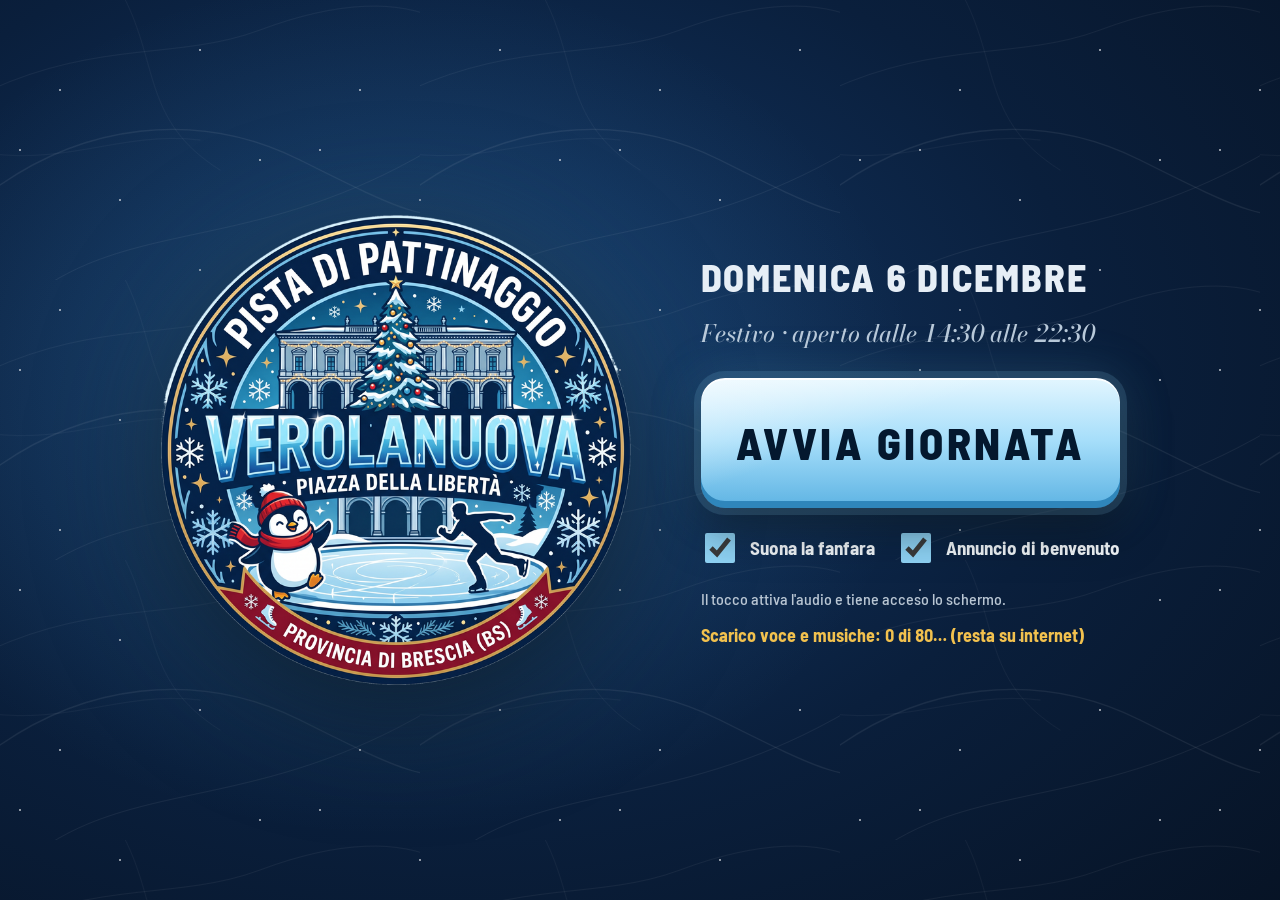
==== index.html @ e59c7e9e "Versione pubblica (20261117-212308)" ====
<!doctype html>
<html lang="it">
<head>
  <meta charset="utf-8">
  <meta name="viewport" content="width=device-width, initial-scale=1, viewport-fit=cover, user-scalable=no">
  <meta name="theme-color" content="#081A33">
  <meta name="mobile-web-app-capable" content="yes">
  <meta name="apple-mobile-web-app-capable" content="yes">
  <meta name="apple-mobile-web-app-status-bar-style" content="black-translucent">
  <meta name="apple-mobile-web-app-title" content="Pista Verolanuova">
  <meta name="format-detection" content="telephone=no">
  <title>Pista di Pattinaggio – Verolanuova</title>
  <link rel="manifest" href="manifest.json">
  <link rel="icon" href="icone/icona-192.png">
  <link rel="apple-touch-icon" href="icone/icona-180.png">
  <link rel="stylesheet" href="css/stile.css">
</head>
<body>

<section id="avvio" class="avvio">
  <div class="avvio-neve" aria-hidden="true"></div>
  <img src="logo/logo.png" alt="Pista di Pattinaggio – Verolanuova" class="avvio-logo">
  <div class="avvio-colonna">
    <p class="avvio-data" id="avvio-data"></p>
    <p class="avvio-orario" id="avvio-orario"></p>
    <button id="btn-avvia" class="btn-avvia">AVVIA GIORNATA</button>
    <div class="avvio-opzioni">
      <label class="spunta"><input type="checkbox" id="avvio-tada"> Suona la fanfara</label>
      <label class="spunta"><input type="checkbox" id="avvio-benvenuto"> Annuncio di benvenuto</label>
      <label class="spunta" id="avvio-yt-riga" hidden><input type="checkbox" id="avvio-yt"> Musica YouTube</label>
    </div>
    <p class="avvio-nota">Il tocco attiva l'audio e tiene acceso lo schermo.</p>
    <div id="avvio-licenza" class="avvio-licenza"></div>
    <p class="avvio-offline" id="avvio-offline"></p>
  </div>
</section>

<header class="barra">
  <i class="ang a1"></i><i class="ang a2"></i><i class="ang a3"></i><i class="ang a4"></i>
  <img src="logo/icona.png" alt="" class="barra-icona">
  <div class="barra-nome">
    <span class="barra-titolo">Pista di Pattinaggio</span>
    <span class="barra-sotto">Piazza della Libertà · Verolanuova</span>
  </div>
  <div class="barra-centro">
    <span id="barra-giorno" class="badge"></span>
    <span id="barra-ora" class="barra-ora">--:--</span>
  </div>
  <div id="stato" class="stato" role="status"></div>
  <button id="btn-stop" class="btn-stop" aria-label="Ferma tutti i suoni">■ STOP</button>
</header>

<nav class="menu" aria-label="Pagine">
  <button data-pagina="oggi" class="attivo">
    <svg viewBox="0 0 48 48"><path d="M6 14h36v7a4 4 0 0 0 0 8v7H6v-7a4 4 0 0 0 0-8z" /><path d="M30 14v22" stroke-dasharray="3 3"/></svg>
    Cassa</button>
  <button data-pagina="pinguini">
    <svg viewBox="0 0 48 48"><path d="M24 5c-7 0-11 6-11 13v9c-4 3-6 7-5 10 3 0 5-2 6-4 1 5 5 9 10 9s9-4 10-9c1 2 3 4 6 4 1-3-1-7-5-10v-9c0-7-4-13-11-13z"/><path d="M19 18h.1M29 18h.1M21 24l3 3 3-3"/></svg>
    Pinguini</button>
  <button data-pagina="turni" class="menu-turni">
    <svg viewBox="0 0 48 48"><circle cx="24" cy="27" r="15"/><path d="M24 18v9l6 4M19 5h10M24 5v7"/></svg>
    Turni</button>
  <button data-pagina="armadi" class="menu-armadi">
    <svg viewBox="0 0 48 48"><rect x="10" y="5" width="28" height="38" rx="3"/><path d="M24 5v38M18 22v4M30 22v4"/></svg>
    Armadietti</button>
  <button data-pagina="suoni">
    <svg viewBox="0 0 48 48"><path d="M8 19h8l10-8v26l-10-8H8z"/><path d="M32 17a10 10 0 0 1 0 14M37 12a17 17 0 0 1 0 24"/></svg>
    Annunci</button>
  <button data-pagina="stats" data-pin>
    <svg viewBox="0 0 48 48"><path d="M8 40h32M13 34V22M21 34V12M29 34V18M37 34V26"/></svg>
    Resoconto</button>
  <button data-pagina="imp" data-pin>
    <svg viewBox="0 0 48 48"><circle cx="24" cy="24" r="6"/><path d="M24 5v7M24 36v7M5 24h7M36 24h7M10.6 10.6l5 5M32.4 32.4l5 5M10.6 37.4l5-5M32.4 15.6l5-5"/></svg>
    Impostazioni</button>
</nav>

<main>
  <section id="pg-oggi" class="pagina attiva"></section>
  <section id="pg-pinguini" class="pagina"></section>
  <section id="pg-turni" class="pagina"></section>
  <section id="pg-armadi" class="pagina"></section>
  <section id="pg-suoni" class="pagina"></section>
  <section id="pg-stats" class="pagina"></section>
  <section id="pg-imp" class="pagina"></section>
</main>

<div id="yt-box" class="yt-box" hidden>
  <div id="yt-player"></div>
  <span class="yt-titolo"></span>
</div>

<div class="gira-telefono" aria-live="polite">
  <div class="gira-icona">📱</div>
  <b>Gira il telefono in orizzontale</b>
  <span>La pista si usa col telefono (o il tablet) messo di traverso.</span>
</div>

<div id="finestre"></div>
<div id="avvisi" aria-live="polite"></div>
<button id="aggiorna" class="aggiorna" hidden>Nuova versione disponibile, tocca per aggiornare</button>

<script src="lib/chart.umd.min.js"></script>
<script src="js/app.js" defer></script>
</body>
</html>
---- css/stile.css ----
@font-face{font-family:Bodoni;src:url(../font/BodoniModa.ttf) format("truetype");font-weight:400 900;font-display:swap}@font-face{font-family:Bodoni;src:url(../font/BodoniModa-Italic.ttf) format("truetype");font-weight:400 900;font-style:italic;font-display:swap}@font-face{font-family:Barlow;src:url(../font/BarlowSemiCondensed-Medium.ttf) format("truetype");font-weight:500;font-display:swap}@font-face{font-family:Barlow;src:url(../font/BarlowSemiCondensed-Bold.ttf) format("truetype");font-weight:700;font-display:swap}@font-face{font-family:Barlow;src:url(../font/BarlowSemiCondensed-ExtraBold.ttf) format("truetype");font-weight:800;font-display:swap}:root{--notte: #081A33;--abisso: #040D1C;--lastra: #0F2748;--lastra-2: #163563;--filo: rgba(185, 198, 211, .28);--argento: #B9C6D3;--neve: #F3F7FA;--ghiaccio: #8FD3F5;--ghiaccio-scuro: #2C7FB8;--rosso: #C4132F;--rosso-chiaro: #FF5A6E;--giallo: #F2C14E;--verde: #4FD1A5;--raggio: 14px;--barra: 72px;--menu: 124px;color-scheme:dark}*{box-sizing:border-box;-webkit-tap-highlight-color:transparent}html,body{margin:0;height:100%}body{background:radial-gradient(120% 90% at 60% 0%,#10305a 0%,var(--notte) 55%,var(--abisso) 100%) fixed;color:var(--neve);font:500 18px/1.35 Barlow,system-ui,sans-serif;overflow:hidden;user-select:none;-webkit-user-select:none;touch-action:manipulation}button,input,select,textarea{font:inherit;color:inherit}button{cursor:pointer;border:0;background:none}button:focus-visible,input:focus-visible,select:focus-visible,textarea:focus-visible{outline:3px solid var(--ghiaccio);outline-offset:2px}h1,h2,h3{font-family:Bodoni,Georgia,serif;font-weight:600;margin:0;letter-spacing:.01em}h2{font-size:30px}h3{font-size:22px;color:var(--argento)}.num{font-variant-numeric:tabular-nums}[hidden]{display:none!important}.barra{position:fixed;inset:0 0 auto;height:var(--barra);display:flex;align-items:center;gap:18px;padding:0 16px 0 18px;background:#040d1cd1;border-bottom:1px solid var(--filo);backdrop-filter:blur(6px);z-index:20}.barra-icona{width:52px;height:52px;border-radius:50%}.barra-nome{display:flex;flex-direction:column;line-height:1.1;min-width:0}.barra-titolo{font-family:Bodoni,serif;font-size:25px;font-weight:600}.barra-sotto{font-family:Bodoni,serif;font-style:italic;color:var(--argento);font-size:15px}.barra-centro{margin-left:auto;display:flex;align-items:center;gap:14px}.barra-ora{font-size:34px;font-weight:800;font-variant-numeric:tabular-nums;letter-spacing:.02em}.badge{display:inline-flex;align-items:center;gap:6px;padding:5px 12px;border-radius:999px;border:1px solid var(--filo);color:var(--argento);font-weight:700;font-size:16px;white-space:nowrap}.badge.festivo{border-color:var(--rosso-chiaro);color:#ffd6dc;background:#c4132f38}.badge.vacanze{border-color:var(--rosso-chiaro);color:#fff;background:var(--rosso)}.badge.chiuso,.badge.fuori{color:var(--giallo);border-color:var(--giallo)}.badge.finto{color:#1b1200;background:var(--giallo);border-color:var(--giallo)}.stato{display:flex;gap:8px}.stato span{padding:6px 12px;border-radius:10px;font-weight:700;font-size:15px;white-space:nowrap;background:#4fd1a524;color:var(--verde);border:1px solid rgba(79,209,165,.4)}.stato span.ko{background:var(--rosso);color:#fff;border-color:var(--rosso-chiaro);animation:lampo 1s steps(2) infinite}.btn-stop{height:54px;padding:0 22px;border-radius:12px;background:var(--rosso);color:#fff;font-weight:800;font-size:22px;letter-spacing:.04em;border:2px solid #ff8a98}.btn-stop:active{transform:scale(.96)}.menu{position:fixed;top:var(--barra);bottom:0;left:0;width:var(--menu);display:flex;flex-direction:column;gap:8px;padding:12px 10px;background:#040d1c99;border-right:1px solid var(--filo);z-index:10}.menu button{flex:1;max-height:128px;display:flex;flex-direction:column;align-items:center;justify-content:center;gap:6px;border-radius:var(--raggio);color:var(--argento);font-weight:700;font-size:16px}.menu svg{width:42px;height:42px;fill:none;stroke:currentColor;stroke-width:2.6;stroke-linecap:round;stroke-linejoin:round}.menu button.attivo{background:var(--lastra-2);color:var(--neve);box-shadow:inset 4px 0 0 var(--ghiaccio)}.menu button.attivo svg{stroke:var(--ghiaccio)}main{position:fixed;top:var(--barra);left:var(--menu);right:0;bottom:0}.pagina{display:none;height:100%;overflow-y:auto;padding:18px 20px 28px;overscroll-behavior:contain}.pagina.attiva{display:block}.pannello{background:var(--lastra);border:1px solid var(--filo);border-radius:18px;padding:18px}.pannello+.pannello{margin-top:14px}.riga{display:flex;gap:12px;align-items:center;flex-wrap:wrap}.spazio{flex:1}.btn{min-height:64px;padding:0 22px;border-radius:var(--raggio);font-weight:700;font-size:20px;background:var(--lastra-2);border:1px solid var(--filo);color:var(--neve);display:inline-flex;align-items:center;justify-content:center;gap:10px}.btn:active{transform:scale(.97);filter:brightness(1.15)}.btn.primario{background:var(--ghiaccio);color:var(--abisso);border-color:transparent}.btn.pericolo{background:var(--rosso);border-color:var(--rosso-chiaro);color:#fff}.btn.piccolo{min-height:50px;font-size:17px;padding:0 16px}.btn[disabled]{opacity:.4}.etichetta{color:var(--argento);font-size:16px}.vuoto{color:var(--argento);font-style:italic}.spunta{display:inline-flex;align-items:center;gap:12px;font-size:19px;min-height:52px}.spunta input{width:30px;height:30px;accent-color:var(--ghiaccio)}.interruttore{position:relative;display:inline-flex;align-items:center;gap:14px;font-weight:700;font-size:20px;min-height:60px}.interruttore input{appearance:none;width:84px;height:46px;border-radius:999px;background:#3a4a61;position:relative;transition:background .2s}.interruttore input:after{content:"";position:absolute;top:5px;left:5px;width:36px;height:36px;border-radius:50%;background:#fff;transition:transform .2s}.interruttore input:checked{background:var(--verde)}.interruttore input:checked:after{transform:translate(38px)}input[type=text],input[type=number],input[type=time],input[type=date],input[type=datetime-local],input[type=password],select,textarea{min-height:56px;border-radius:12px;border:1px solid var(--filo);background:var(--abisso);padding:0 14px;font-size:20px;color:var(--neve);user-select:text;-webkit-user-select:text}textarea{padding:12px 14px;min-height:100px;resize:vertical;width:100%}input[type=number]{width:120px}input[type=range]{width:100%;height:44px;accent-color:var(--ghiaccio)}.avvio{position:fixed;inset:0;z-index:50;display:flex;align-items:center;justify-content:center;gap:70px;background:radial-gradient(90% 90% at 35% 40%,#143a6b 0%,var(--notte) 55%,var(--abisso) 100%)}.avvio[hidden]{display:none}.avvio-logo{width:min(470px,42vw);filter:drop-shadow(0 20px 50px rgba(0,0,0,.55))}.avvio-colonna{display:flex;flex-direction:column;gap:14px;max-width:470px}.avvio-data{font-family:Bodoni,serif;font-size:34px;margin:0}.avvio-orario{margin:0;color:var(--argento);font-size:22px}.btn-avvia{margin-top:14px;height:130px;border-radius:22px;background:var(--ghiaccio);color:var(--abisso);font-weight:800;font-size:40px;letter-spacing:.04em;box-shadow:0 0 0 6px #8fd3f52e,0 18px 40px #00000073}.btn-avvia:active{transform:scale(.97)}.avvio-opzioni{display:flex;gap:22px;flex-wrap:wrap}.avvio-nota{color:var(--argento);margin:0;font-size:16px}.velo{position:fixed;inset:0;z-index:60;background:#020710b8;display:flex;align-items:center;justify-content:center;padding:20px}.finestra{background:var(--lastra);border:1px solid var(--filo);border-radius:22px;padding:24px;width:min(760px,100%);max-height:100%;overflow-y:auto;box-shadow:0 30px 80px #0009}.finestra h2{margin-bottom:14px}.finestra .azioni{display:flex;gap:12px;justify-content:flex-end;margin-top:22px;flex-wrap:wrap}.finestra .azioni .btn{min-width:170px}#avvisi{position:fixed;bottom:22px;left:50%;transform:translate(-50%);z-index:70;display:flex;flex-direction:column;gap:10px;align-items:center}.avviso{display:flex;align-items:center;gap:18px;padding:14px 18px 14px 22px;border-radius:16px;background:var(--neve);color:var(--abisso);font-weight:700;font-size:20px;box-shadow:0 14px 40px #00000080}.avviso .btn{min-height:52px;background:var(--abisso);color:var(--neve)}.aggiorna{position:fixed;top:calc(var(--barra) + 10px);left:50%;transform:translate(-50%);z-index:65;padding:18px 30px;border-radius:16px;background:var(--giallo);color:#1b1200;font-weight:800;font-size:21px;box-shadow:0 12px 30px #00000080}.oggi{display:grid;grid-template-columns:1.25fr 1fr;gap:18px;min-height:100%}.cassa{display:flex;flex-direction:column;gap:14px}.btn-ingresso{flex:1;min-height:250px;border-radius:24px;background:var(--ghiaccio);color:var(--abisso);display:flex;flex-direction:column;align-items:center;justify-content:center;gap:4px;box-shadow:inset 0 -8px #040d1c2e}.btn-ingresso:active{transform:scale(.985);filter:brightness(1.1)}.btn-ingresso b{font-size:84px;font-weight:800;line-height:1}.btn-ingresso span{font-size:22px;font-weight:700}.rapidi{display:grid;grid-template-columns:repeat(3,1fr);gap:14px}.rapidi .btn{min-height:110px;font-size:44px;font-weight:800;border-radius:20px}.annulla-riga{display:flex;gap:14px}.annulla-riga .btn{flex:1}.contatori{display:grid;grid-template-columns:1fr 1fr;gap:12px}.contatore{background:var(--abisso);border:1px solid var(--filo);border-radius:14px;padding:12px 16px}.contatore b{display:block;font-size:38px;font-weight:800;font-variant-numeric:tabular-nums;line-height:1.1}.contatore span{color:var(--argento);font-size:16px}.totale{grid-column:span 2;display:flex;align-items:baseline;justify-content:space-between;border-color:var(--ghiaccio)}.totale b{font-size:50px;color:var(--ghiaccio)}.lato{display:flex;flex-direction:column;gap:14px}.giorno-titolo{display:flex;align-items:center;justify-content:space-between;gap:12px}.chiusura-conto{font-size:46px;font-weight:800;font-variant-numeric:tabular-nums;line-height:1.05}.meteo-box{display:flex;align-items:center;gap:16px}.meteo-icona{font-size:56px;line-height:1;white-space:nowrap}.meteo-storia{color:var(--argento);font-size:16px}.promemoria{border-color:var(--giallo);background:#f2c14e1a}.promemoria b{color:var(--giallo)}.griglia-pinguini{display:grid;grid-template-columns:repeat(auto-fill,minmax(146px,1fr));gap:10px}.pinguino{position:relative;aspect-ratio:1 / .8;border-radius:18px;background:var(--lastra);border:2px solid var(--filo);display:flex;flex-direction:column;align-items:center;justify-content:center;overflow:hidden}.pinguino:active{transform:scale(.97)}.pinguino svg.ghiera{position:absolute;width:86%;height:86%}.pinguino .n{position:relative;font-size:56px;font-weight:800;line-height:1;font-variant-numeric:tabular-nums}.pinguino .t{position:relative;font-size:22px;font-weight:700;font-variant-numeric:tabular-nums;color:var(--argento)}.pinguino.libero .t{font-size:17px}.pinguino.uso{background:var(--lastra-2);border-color:var(--ghiaccio)}.pinguino.uso .t{color:var(--ghiaccio)}.pinguino.ultimo{background:#4a3a0c;border-color:var(--giallo);animation:lampeggia .9s ease-in-out infinite}.pinguino.ultimo .t{color:var(--giallo)}.pinguino.scaduto{background:var(--rosso);border-color:#ff9aa6}.pinguino.scaduto .t{color:#fff}.pinguino .turni{position:absolute;top:8px;right:10px;font-size:15px;font-weight:800;color:var(--neve);background:#00000059;padding:2px 8px;border-radius:8px}@keyframes lampeggia{50%{background:#7a5e10}}@keyframes lampo{50%{opacity:.55}}.legenda{display:flex;gap:18px;color:var(--argento);font-size:16px;flex-wrap:wrap}.legenda i{display:inline-block;width:16px;height:16px;border-radius:4px;vertical-align:-2px;margin-right:6px}.suoni{display:grid;grid-template-columns:1fr 380px;gap:18px}.gruppo-suoni{margin-bottom:16px}.gruppo-suoni h3{margin-bottom:10px}.griglia-suoni{display:grid;grid-template-columns:repeat(auto-fill,minmax(190px,1fr));gap:10px}.suono{min-height:84px;border-radius:14px;padding:10px 14px;text-align:left;font-weight:700;font-size:19px;background:var(--lastra-2);border:1px solid var(--filo);border-left:6px solid var(--colore, var(--ghiaccio));display:flex;flex-direction:column;justify-content:center}.suono small{color:var(--argento);font-weight:500;font-size:14px;line-height:1.2;margin-top:3px;display:-webkit-box;-webkit-line-clamp:2;-webkit-box-orient:vertical;overflow:hidden}.suono:active{filter:brightness(1.3);transform:scale(.98)}.suono.suonando{box-shadow:0 0 0 3px var(--ghiaccio)}.lettore .titolo{font-size:20px;font-weight:700;min-height:28px;overflow:hidden;text-overflow:ellipsis;white-space:nowrap}.lettore .comandi{display:grid;grid-template-columns:repeat(3,1fr);gap:10px;margin:12px 0}.lettore .comandi .btn{min-height:72px;font-size:28px}.lista-musica{max-height:220px;overflow-y:auto;margin-top:10px}.lista-musica div{display:flex;align-items:center;gap:10px;padding:8px 0;border-bottom:1px solid var(--filo)}.lista-musica div span{flex:1;overflow:hidden;text-overflow:ellipsis;white-space:nowrap}.lista-musica div.ora span{color:var(--ghiaccio);font-weight:700}.in-onda{color:var(--ghiaccio);font-weight:700;min-height:26px}.filtri{display:flex;gap:10px;flex-wrap:wrap;align-items:center;margin-bottom:14px}.filtri .btn.attivo{background:var(--ghiaccio);color:var(--abisso)}.tessere{display:grid;grid-template-columns:repeat(5,1fr);gap:12px;margin-bottom:14px}.tessera{background:var(--lastra);border:1px solid var(--filo);border-radius:16px;padding:14px 16px}.tessera b{display:block;font-size:34px;font-weight:800;font-variant-numeric:tabular-nums}.tessera span{color:var(--argento);font-size:15px}.grafici{display:grid;grid-template-columns:1fr 1fr;gap:14px}.grafico{background:var(--lastra);border:1px solid var(--filo);border-radius:18px;padding:14px;height:340px;display:flex;flex-direction:column}.grafico.largo{grid-column:span 2}.grafico h3{font-size:19px;margin-bottom:8px}.grafico .tela{position:relative;flex:1;min-height:0}table.tab{width:100%;border-collapse:collapse;font-size:17px}table.tab th{text-align:left;color:var(--argento);font-weight:700;padding:8px 10px;border-bottom:1px solid var(--filo)}table.tab td{padding:10px;border-bottom:1px solid rgba(185,198,211,.12);font-variant-numeric:tabular-nums}table.tab tr.festivo td:first-child{box-shadow:inset 4px 0 0 var(--rosso)}table.tab td.dx,table.tab th.dx{text-align:right}.imp{display:grid;grid-template-columns:1fr 1fr;gap:14px;align-items:start}.campo{display:flex;align-items:center;justify-content:space-between;gap:14px;padding:10px 0;border-bottom:1px solid rgba(185,198,211,.12)}.campo:last-child{border-bottom:0}.campo>span{font-size:19px}.elenco-voce{display:flex;align-items:center;gap:10px;padding:10px 0;border-bottom:1px solid rgba(185,198,211,.12)}.elenco-voce .testo{flex:1}.elenco-voce .testo small{display:block;color:var(--argento)}.tastierino{display:grid;grid-template-columns:repeat(3,110px);gap:12px;justify-content:center;margin-top:16px}.tastierino .btn{min-height:90px;font-size:36px}.pin-puntini{text-align:center;font-size:44px;letter-spacing:16px;min-height:60px}.meteo-scelte{display:grid;grid-template-columns:repeat(3,1fr);gap:12px}.meteo-scelte button,.meteo-extra button{min-height:112px;border-radius:18px;background:var(--lastra-2);border:2px solid var(--filo);display:flex;flex-direction:column;align-items:center;justify-content:center;gap:4px;font-weight:700;font-size:20px}.meteo-scelte button i,.meteo-extra button i{font-style:normal;font-size:46px;line-height:1.1}.meteo-scelte button.sel,.meteo-extra button.sel{border-color:var(--ghiaccio);background:#1d4a80;box-shadow:0 0 0 3px #8fd3f559}.meteo-extra{display:grid;grid-template-columns:1fr 1fr;gap:12px;margin-top:12px}.meteo-extra button{min-height:84px;flex-direction:row;gap:12px}.meteo-extra button i{font-size:36px}.debug-barra{border-color:var(--giallo)}@media (max-width: 1100px){.oggi,.suoni,.imp,.grafici{grid-template-columns:1fr}.grafico.largo{grid-column:auto}.tessere{grid-template-columns:repeat(2,1fr)}.barra-sotto{display:none}}@media (prefers-reduced-motion: reduce){.pinguino.ultimo,.stato span.ko{animation:none}}:root{--alto: env(safe-area-inset-top, 0px);--basso: env(safe-area-inset-bottom, 0px)}.barra{height:calc(var(--barra) + var(--alto));padding-top:var(--alto);padding-left:calc(18px + env(safe-area-inset-left,0px));padding-right:calc(16px + env(safe-area-inset-right,0px))}.menu,main{top:calc(var(--barra) + var(--alto))}.menu{padding-bottom:calc(12px + var(--basso));left:env(safe-area-inset-left,0px)}main{left:calc(var(--menu) + env(safe-area-inset-left,0px));right:env(safe-area-inset-right,0px)}.pagina{padding-bottom:calc(28px + var(--basso));-webkit-overflow-scrolling:touch}html,body{height:100dvh;overscroll-behavior:none}body{-webkit-touch-callout:none;-webkit-text-size-adjust:100%}img,svg,button{-webkit-touch-callout:none;-webkit-user-drag:none}.file-nascosto{position:absolute;width:1px;height:1px;opacity:0;overflow:hidden;pointer-events:none}.tieni-acceso{position:fixed;width:1px;height:1px;opacity:.01;left:0;bottom:0;pointer-events:none}@media (max-width: 1200px){.barra{gap:12px}.barra-ora{font-size:30px}.stato span{padding:6px 9px;font-size:14px}}.avvio-offline{margin:0;font-size:18px;font-weight:700;color:var(--giallo);min-height:24px}.avvio-offline.ok{color:var(--verde)}:root{--alto: env(safe-area-inset-top, 0px);--basso: env(safe-area-inset-bottom, 0px);--fondo: #06101f;--sup: #0d1b31;--sup2: #12233e;--sup3: #1a2f50;--riga: #263d61;--testo: #f1f6fb;--tenue: #9fb2c6;--spento: #5f7389;--cromo: #e6eef6;--filetto: #b9c9d9;--gh1: #e9f8ff;--gh2: #9fdcf8;--gh3: #4ea9dc;--gh-ink: #04182e;--r: 16px;--r-s: 12px;--display: "Barlow", "Arial Narrow", sans-serif;--brina: repeating-linear-gradient(28deg, rgba(255,255,255,.035) 0 1px, transparent 1px 5px), repeating-linear-gradient(-62deg, rgba(255,255,255,.028) 0 1px, transparent 1px 7px);--pattini: url("data:image/svg+xml,%3Csvg xmlns='http://www.w3.org/2000/svg' width='420' height='280'%3E%3Cg fill='none' stroke='%23ffffff' stroke-linecap='round'%3E%3Cpath d='M-20 200C80 120 200 110 300 160S440 230 460 200' stroke-opacity='.07' stroke-width='1.3'/%3E%3Cpath d='M-10 90C100 40 180 60 260 30S400 0 440 20' stroke-opacity='.05'/%3E%3Cpath d='M40 290C140 220 260 250 430 150' stroke-opacity='.06'/%3E%3Cpath d='M120 -10C160 60 140 120 220 170' stroke-opacity='.04'/%3E%3Cpath d='M-30 150C60 170 120 130 200 140' stroke-opacity='.05' stroke-width='.8'/%3E%3C/g%3E%3C/svg%3E")}body{background:var(--pattini),radial-gradient(110% 80% at 65% -10%,#143865 0%,#0a1f3c 40%,var(--fondo) 75%) fixed;background-size:420px 280px,auto;-webkit-font-smoothing:antialiased;font-variant-numeric:tabular-nums}h2{font-family:var(--display);font-weight:800;text-transform:uppercase;letter-spacing:.04em;font-size:30px;line-height:1;color:var(--testo)}h3{font-family:var(--display);font-weight:800;text-transform:uppercase;letter-spacing:.05em;font-size:21px;line-height:1.05;color:var(--cromo)}.barra{background:var(--brina),var(--pattini),linear-gradient(180deg,#16325a,#0b1d38);background-size:auto,420px 280px,auto;border-bottom:0;box-shadow:inset 0 -1px #04101f,inset 0 -6px #0c1a30,0 10px 26px #00000080;backdrop-filter:none}.barra:before{content:"";position:absolute;left:7px;right:7px;bottom:9px;top:calc(var(--alto) + 7px);border:1px solid var(--filetto);border-radius:10px;opacity:.45;pointer-events:none}.barra .ang{position:absolute;width:14px;height:14px;z-index:1;background:radial-gradient(circle at 35% 30%,#fff 0 8%,#d6dde4 32%,#6d7680)}.ang.a1{top:var(--alto);left:0;border-radius:0 0 7px}.ang.a2{top:var(--alto);right:0;border-radius:0 0 0 7px}.ang.a3{bottom:0;left:0;border-radius:0 7px 0 0}.ang.a4{bottom:0;right:0;border-radius:7px 0 0}.barra-icona{width:54px;height:54px;filter:drop-shadow(0 3px 8px rgba(0,0,0,.7))}.barra-titolo{font-family:var(--display);font-weight:800;text-transform:uppercase;letter-spacing:.06em;font-size:26px;color:var(--cromo);line-height:1}.barra-sotto{font-size:16px;margin-top:3px;color:var(--filetto)}.barra-ora{display:inline-flex;align-items:center;gap:10px;padding:4px 16px 4px 14px;border-radius:99px;background:#050c17;box-shadow:inset 0 0 0 1px #2d4466,inset 0 2px 6px #000c;font-family:var(--display);font-size:32px;color:#fff}.barra-ora:before{content:"";width:10px;height:10px;border-radius:50%;background:#5fd1ff;box-shadow:0 0 10px 2px #5fd1ffcc;animation:respiro 2.4s ease-in-out infinite}@keyframes respiro{50%{opacity:.45}}.badge{font-family:var(--display);text-transform:uppercase;letter-spacing:.05em;font-size:15px;padding:6px 13px;background:#00000040}.stato span{font-family:var(--display);text-transform:uppercase;letter-spacing:.05em;background:#0000004d;box-shadow:inset 0 0 0 1px #4fd1a573;border:0;display:inline-flex;align-items:center;gap:7px}.stato span:before{content:"";width:8px;height:8px;border-radius:50%;background:var(--verde);box-shadow:0 0 8px 1px #4fd1a5cc}.stato span.ko{background:var(--rosso);box-shadow:inset 0 0 0 1px #ff8a98}.stato span.ko:before{background:#fff;box-shadow:0 0 8px 2px #fff}.btn-stop{font-family:var(--display);letter-spacing:.08em;border:0;background:linear-gradient(180deg,#ea3a4d,#b5132b);box-shadow:inset 0 1px #ffffff4d,inset 0 -4px #7d0c1d,0 6px 16px #c4132f59}.menu{background:linear-gradient(180deg,#050c18d9,#050c18a6);border-right:0;box-shadow:inset -1px 0 #1a2c48;gap:10px}.menu button{position:relative;font-family:var(--display);text-transform:uppercase;letter-spacing:.06em;font-size:15px;background:var(--sup);color:var(--tenue);box-shadow:inset 0 1px #ffffff0d,inset 0 -3px #040b16,0 2px 6px #0000004d}.menu button:before{content:"";position:absolute;top:10px;right:10px;width:8px;height:8px;border-radius:50%;background:#22344f;box-shadow:inset 0 1px 1px #0009}.menu svg{stroke-width:2.3}.menu button.attivo{background:linear-gradient(180deg,#1d3a63,#12284a);color:#fff;box-shadow:inset 0 0 0 1px #35557f,inset 0 -3px 0 var(--rosso),0 4px 12px #0006}.menu button.attivo:before{background:#5fd1ff;box-shadow:0 0 10px 2px #5fd1ffcc}.menu button.attivo svg{stroke:var(--gh2);filter:drop-shadow(0 0 6px rgba(143,211,245,.45))}.pannello,.tessera,.grafico{background:linear-gradient(180deg,var(--sup2),var(--sup));border:0;border-radius:var(--r);box-shadow:inset 0 0 0 1px var(--riga),inset 0 1px #ffffff0a,0 8px 22px #0000004d}.pannello>h3:first-child,.grafico>h3:first-child{margin-bottom:10px!important}.finestra{background:var(--brina),linear-gradient(180deg,#14294a,#0c1b33);border:0;box-shadow:inset 0 0 0 1px #35557f,inset 0 3px 0 var(--filetto),0 30px 80px #000000b3}.velo{background:#020710c7;backdrop-filter:blur(3px);-webkit-backdrop-filter:blur(3px)}.promemoria{background:linear-gradient(180deg,#f2c14e24,#f2c14e0f);box-shadow:inset 0 0 0 1px #f2c14e8c,inset 4px 0 0 var(--giallo)}.btn{font-family:var(--display);text-transform:uppercase;letter-spacing:.05em;font-weight:800;border:0;color:var(--testo);background:linear-gradient(180deg,#213b62,#182d4d);box-shadow:inset 0 1px #ffffff14,inset 0 0 0 1px #2d4a74,inset 0 -3px #0a1729,0 3px 8px #00000059;transition:transform .08s,filter .15s}.btn:active{transform:translateY(2px);filter:brightness(1.15)}.btn.primario{color:var(--gh-ink);background:linear-gradient(180deg,var(--gh1) 0%,var(--gh2) 45%,var(--gh3) 100%);box-shadow:inset 0 1px #fffc,inset 0 -3px #2a7fb3,0 5px 18px #5fbef04d}.btn.pericolo{background:linear-gradient(180deg,#e8394c,#ad1328);box-shadow:inset 0 1px #ffffff40,inset 0 -3px #6d0a18,0 4px 14px #c4132f4d}.btn.piccolo{font-size:16px}.filtri .btn.attivo{color:#fff;background:linear-gradient(180deg,#1d3a63,#12284a);box-shadow:inset 0 0 0 1px #4a6c99,inset 0 -3px 0 var(--rosso)}.btn-ingresso{position:relative;overflow:hidden;color:var(--gh-ink);background:var(--pattini),linear-gradient(160deg,#ffffff8c,#fff0 38%),linear-gradient(180deg,#e3f6ff,#a6defa 48%,#5db3e3);background-size:420px 280px,auto,auto;box-shadow:inset 0 2px #ffffffe6,inset 0 0 0 1px #ffffff59,inset 0 -8px #2f86bb,0 14px 34px #3caae647}.btn-ingresso:after{content:"";position:absolute;top:-40%;bottom:-40%;width:26%;left:-40%;background:linear-gradient(90deg,transparent,rgba(255,255,255,.55),transparent);transform:rotate(18deg);animation:riflesso 7s ease-in-out infinite}@keyframes riflesso{0%,70%{left:-40%}to{left:130%}}.btn-ingresso b{font-family:var(--display);font-size:104px;letter-spacing:.01em;text-shadow:0 2px 0 rgba(255,255,255,.5)}.btn-ingresso span{font-family:var(--display);text-transform:uppercase;letter-spacing:.08em;font-weight:800;font-size:23px}.btn-ingresso:active{transform:translateY(3px)}.rapidi .btn{font-size:48px;letter-spacing:.02em;background:linear-gradient(180deg,#1f3a62,#152a49);box-shadow:inset 0 1px #ffffff14,inset 0 0 0 1px #2d4a74,inset 0 -4px 0 var(--gh3),0 4px 10px #00000059}.annulla-riga .btn{color:var(--tenue);box-shadow:inset 0 1px #ffffff0f,inset 0 0 0 1px #2d4a74,inset 0 -3px #4a5d78}.contatori{gap:0;border-radius:var(--r);overflow:hidden;background:#071223;box-shadow:inset 0 0 0 1px var(--riga)}.contatore{background:none;border:0;border-radius:0;padding:12px 16px 11px;text-align:center}.contatore+.contatore:not(.totale){box-shadow:inset 1px 0 0 var(--riga)}.contatore b{font-family:var(--display);font-size:44px;line-height:1;letter-spacing:.02em}.contatore span{font-size:15px;font-weight:700}.totale{text-align:left;align-items:center;padding:14px 18px;background:var(--brina),linear-gradient(180deg,#13284a,#0c1b33);box-shadow:inset 0 1px 0 var(--riga),inset 0 3px 0 var(--filetto)}.totale span{font-family:var(--display);text-transform:uppercase;letter-spacing:.07em;font-size:18px;color:var(--cromo)}.totale b{font-size:58px;color:var(--gh2);text-shadow:0 0 22px rgba(143,211,245,.35)}.giorno-titolo h2{font-size:28px}.chiusura-conto{font-family:var(--display);font-size:64px;letter-spacing:.02em;color:#fff}.meteo-box .btn{white-space:nowrap}.pinguino{border:0;border-radius:18px;background:linear-gradient(180deg,#132848,#0c1b33);box-shadow:inset 0 0 0 1px var(--riga),inset 0 1px #ffffff0d,inset 0 -4px #081325,0 4px 12px #0000004d}.pinguino .n{font-family:var(--display);font-size:62px;letter-spacing:.01em}.pinguino .t{font-family:var(--display);letter-spacing:.04em}.pinguino.libero .t{text-transform:uppercase;color:var(--spento)}.pinguino.libero .n{color:#c9d6e3}.pinguino.uso{border:0;background:var(--pattini),linear-gradient(180deg,#1c4373,#11294b);background-size:420px 280px,auto;box-shadow:inset 0 0 0 2px var(--gh3),inset 0 -4px 0 var(--gh2),0 0 20px #5fbef038}.pinguino.ultimo{border:0;background:linear-gradient(180deg,#5a4610,#3b2d08);box-shadow:inset 0 0 0 2px var(--giallo),inset 0 -4px 0 var(--giallo),0 0 22px #f2c14e4d}.pinguino.scaduto{border:0;background:repeating-linear-gradient(135deg,#d01a35 0 16px,#a8102a 16px 32px);box-shadow:inset 0 0 0 2px #ff9aa6,inset 0 -4px #ffd0d6,0 0 26px #d01a3573}.pinguino .turni{font-family:var(--display);letter-spacing:.04em;background:#00000073;box-shadow:inset 0 0 0 1px #fff3}.legenda{font-family:var(--display);text-transform:uppercase;letter-spacing:.05em;font-size:14px}.suono{border:0;border-radius:14px;font-family:var(--display);letter-spacing:.02em;background:linear-gradient(180deg,#1c3559,#142a48);box-shadow:inset 0 1px #ffffff12,inset 0 0 0 1px #2a4670,inset 0 -4px 0 var(--colore, var(--gh3)),0 3px 8px #0000004d}.suono small{font-family:Barlow,sans-serif;letter-spacing:0}.suono.suonando{box-shadow:inset 0 0 0 2px var(--gh2),inset 0 -4px 0 var(--colore, var(--gh3)),0 0 18px #8fd3f566}.gruppo-suoni h3{display:flex;align-items:center;gap:10px}.gruppo-suoni h3:after{content:"";flex:1;height:1px;background:linear-gradient(90deg,var(--riga),transparent)}.lettore .titolo{font-family:var(--display);letter-spacing:.03em}.in-onda{font-family:var(--display);text-transform:uppercase;letter-spacing:.05em;color:var(--gh2)}.tessera{text-align:center;padding:14px 10px 12px}.tessera b{font-family:var(--display);font-size:40px;line-height:1.05;letter-spacing:.02em}.tessera span{font-weight:700;font-size:14px}.tessere .tessera:first-child{box-shadow:inset 0 0 0 1px var(--riga),inset 0 3px 0 var(--filetto),0 8px 22px #0000004d}.tessere .tessera:first-child b{color:var(--gh2)}table.tab th{font-family:var(--display);text-transform:uppercase;letter-spacing:.05em;font-size:15px}.campo{border-bottom:1px solid #1d3253}.campo>span{font-size:18px;font-weight:600}input[type=text],input[type=number],input[type=time],input[type=date],input[type=datetime-local],input[type=password],select,textarea{background:#050d19;border:1px solid var(--riga);font-weight:700;box-shadow:inset 0 2px 5px #00000080}input:focus,select:focus,textarea:focus{outline:none;border-color:var(--gh2);box-shadow:0 0 0 3px #8fd3f533,inset 0 2px 5px #00000080}.interruttore input{background:#26364d;box-shadow:inset 0 2px 5px #0009}.interruttore input:after{background:linear-gradient(180deg,#fff,#cfd8e2);box-shadow:0 2px 5px #00000080}.interruttore input:checked{background:linear-gradient(180deg,#3fbf92,#2a9670)}.meteo-scelte button,.meteo-extra button{border:0;font-family:var(--display);text-transform:uppercase;letter-spacing:.05em;background:linear-gradient(180deg,#1c3559,#142a48);box-shadow:inset 0 1px #ffffff12,inset 0 0 0 1px #2a4670,inset 0 -4px #0a1729,0 3px 8px #0000004d}.meteo-scelte button.sel,.meteo-extra button.sel{border:0;background:linear-gradient(180deg,#2a5a90,#1b3f6c);box-shadow:inset 0 0 0 2px var(--gh2),inset 0 -4px 0 var(--rosso),0 0 18px #8fd3f559}.avviso{background:linear-gradient(180deg,#fff,#e2edf6);color:var(--gh-ink);box-shadow:inset 0 -3px 0 var(--gh3),0 16px 40px #0000008c;font-family:var(--display);letter-spacing:.02em;font-size:21px}.aggiorna{font-family:var(--display);text-transform:uppercase;letter-spacing:.05em;box-shadow:inset 0 -3px #a07a1c,0 12px 30px #00000080}.avvio{background:var(--pattini),radial-gradient(70% 80% at 30% 45%,rgba(95,190,240,.18) 0%,transparent 60%),radial-gradient(100% 100% at 35% 40%,#143a6b 0%,#0a1f3c 50%,var(--fondo) 100%);background-size:420px 280px,auto,auto;overflow:hidden}.avvio-neve{position:absolute;inset:-100px 0 0;pointer-events:none;opacity:.55;background-image:radial-gradient(2px 2px at 20px 30px,#fff 50%,transparent 51%),radial-gradient(1.5px 1.5px at 120px 80px,#fff 50%,transparent 51%),radial-gradient(2.5px 2.5px at 200px 150px,#fff 50%,transparent 51%),radial-gradient(1.5px 1.5px at 60px 190px,#fff 50%,transparent 51%),radial-gradient(2px 2px at 260px 40px,#fff 50%,transparent 51%);background-size:300px 220px;animation:nevica 16s linear infinite}@keyframes nevica{to{transform:translateY(220px)}}.avvio-logo,.avvio-colonna{position:relative}.avvio-logo{filter:drop-shadow(0 24px 60px rgba(0,0,0,.6)) drop-shadow(0 0 40px rgba(95,190,240,.15))}.avvio-data{font-family:var(--display);font-weight:800;text-transform:uppercase;letter-spacing:.05em;font-size:38px;color:var(--cromo)}.avvio-orario{font-family:Bodoni,serif;font-style:italic;font-size:24px;color:var(--filetto)}.btn-avvia{position:relative;overflow:hidden;border-radius:24px;color:var(--gh-ink);font-family:var(--display);font-size:44px;letter-spacing:.08em;background:linear-gradient(160deg,#ffffff8c,#fff0 40%),linear-gradient(180deg,#e3f6ff,#a6defa 48%,#5db3e3);box-shadow:inset 0 2px #ffffffe6,inset 0 -7px #2f86bb,0 0 0 7px #8fd3f524,0 20px 46px #00000080,0 0 50px #5fbef040}.btn-avvia:after{content:"";position:absolute;top:-40%;bottom:-40%;width:22%;left:-40%;background:linear-gradient(90deg,transparent,rgba(255,255,255,.6),transparent);transform:rotate(18deg);animation:riflesso 5s ease-in-out infinite}.btn-avvia:active{transform:translateY(3px)}.avvio-opzioni .spunta{font-weight:700}@media (prefers-reduced-motion: reduce){.avvio-neve,.btn-ingresso:after,.btn-avvia:after,.barra-ora:before{animation:none}}@media (max-width: 1200px){.barra-titolo{font-size:22px}.barra-ora{font-size:28px;padding:3px 13px 3px 11px}}.yt-box{position:fixed;right:calc(14px + env(safe-area-inset-right,0px));bottom:calc(14px + var(--basso));z-index:30;padding:8px 8px 6px;border-radius:16px;background:linear-gradient(180deg,#14294a,#0b1a31);box-shadow:inset 0 0 0 1px #35557f,inset 0 3px 0 var(--filetto),0 14px 34px #0009}.yt-box iframe{display:block;width:356px;height:200px;border:0;border-radius:10px;background:#000}.yt-titolo{display:block;max-width:356px;margin-top:5px;font-family:var(--display);letter-spacing:.03em;font-size:15px;color:var(--gh2);white-space:nowrap;overflow:hidden;text-overflow:ellipsis}.yt-titolo:empty{display:none}body.yt-attivo .pagina{padding-bottom:calc(260px + var(--basso))}.yt-intestazione{display:flex;align-items:center;gap:10px}.yt-logo{display:inline-grid;place-items:center;width:34px;height:24px;border-radius:7px;background:linear-gradient(180deg,#ff3b3b,#c4161c);color:#fff;font-size:13px}.yt-avviso{margin:8px 0;padding:10px 12px;border-radius:12px;background:#f2c14e24;box-shadow:inset 0 0 0 1px var(--giallo);color:var(--giallo);font-weight:700}.avvio-licenza{display:flex;flex-direction:column;gap:10px}.avvio-licenza:empty{display:none}.avvio-licenza b{font-family:var(--display);font-size:24px;letter-spacing:.02em}.avvio-licenza.avviso{padding:16px 18px;border-radius:18px;background:#f2c14e1f;box-shadow:inset 0 0 0 1px var(--giallo);color:inherit}.avvio-licenza.avviso b{color:var(--giallo)}.avvio-licenza.scaduta{padding:18px;border-radius:18px;background:#c4132f29;box-shadow:inset 0 0 0 1px var(--rosso-chiaro)}.avvio-licenza.scaduta b{color:#ffd6dc}.avvio-licenza input{min-height:56px;width:100%}.pannello.licenza.avviso{box-shadow:inset 0 0 0 1px var(--giallo),inset 0 3px 0 var(--giallo)}.pannello.licenza.scaduta{box-shadow:inset 0 0 0 1px var(--rosso-chiaro),inset 0 3px 0 var(--rosso)}body.sola-lettura .menu button[data-pagina=oggi],body.sola-lettura .menu button[data-pagina=pinguini],body.sola-lettura .menu button[data-pagina=suoni]{display:none}.riattiva{position:fixed;inset:0;z-index:90;display:flex;flex-direction:column;align-items:center;justify-content:center;gap:14px;background:radial-gradient(70% 70% at 50% 50%,#d01a35eb,#780818f2);color:#fff;border:0;font-family:var(--display);text-transform:uppercase;letter-spacing:.06em;cursor:pointer}.riattiva b{font-size:84px;line-height:1;animation:respiro 1.4s ease-in-out infinite}.riattiva span{font-size:32px}.codice-tablet{font-family:var(--display);font-size:20px;letter-spacing:.03em;color:var(--tenue)}.codice-tablet b{color:#fff;font-size:26px;letter-spacing:.12em;user-select:all;-webkit-user-select:all}.avvio-licenza a.btn{text-decoration:none}.avvio-demo{margin:0;padding:12px 16px;border-radius:14px;font-size:18px;color:#1b1200;background:linear-gradient(180deg,#ffe08a,#f2c14e);box-shadow:inset 0 -3px #c8952c}.btn-guida{height:54px;padding:0 18px;border-radius:12px;border:0;color:#1b1200;font-family:var(--display);font-weight:800;font-size:20px;letter-spacing:.06em;background:linear-gradient(180deg,#ffe08a,#f2c14e 50%,#c8952c);box-shadow:inset 0 1px #fff9,inset 0 -3px #8a6414}.guida dl{margin:0;display:grid;grid-template-columns:210px 1fr;gap:10px 18px}.guida dt{font-family:var(--display);font-weight:800;text-transform:uppercase;letter-spacing:.04em;color:var(--gh2);font-size:19px}.guida dd{margin:0;font-size:19px;line-height:1.35}.guida-prova{margin:16px 0 0;padding:14px 16px;border-radius:14px;font-size:19px;background:#f2c14e24;box-shadow:inset 0 0 0 1px var(--giallo)}.guida-passi{margin:0;padding-left:26px;font-size:21px;line-height:1.5}@media (max-width: 760px){.guida dl{grid-template-columns:1fr}}.gira-telefono{display:none}@media (orientation: portrait) and (max-width: 700px){.gira-telefono{position:fixed;inset:0;z-index:200;display:flex;flex-direction:column;align-items:center;justify-content:center;gap:16px;padding:30px;text-align:center;color:#fff;background:radial-gradient(90% 70% at 50% 40%,#163a68,#06101f)}.gira-telefono b{font-family:var(--display);font-size:34px;text-transform:uppercase;letter-spacing:.05em;line-height:1.1}.gira-telefono span{color:var(--argento);font-size:19px}.gira-icona{font-size:90px;animation:gira 2.4s ease-in-out infinite}}@keyframes gira{0%,30%{transform:rotate(0)}55%,85%{transform:rotate(-90deg)}to{transform:rotate(0)}}@media (max-height: 500px){.menu{overflow-y:auto;gap:6px;padding:8px 6px}.menu button{flex:none;min-height:74px}}.demo-avviso{display:flex;flex-direction:column;gap:6px;margin-bottom:14px;box-shadow:inset 0 0 0 2px var(--giallo),0 8px 22px #0000004d!important;background:linear-gradient(180deg,#f2c14e2e,#f2c14e0f)!important}.demo-avviso b{font-family:var(--display);font-size:24px;text-transform:uppercase;letter-spacing:.04em;color:var(--giallo)}.demo-avviso span{font-size:18px}.demo-bloccata .pannello:not(.licenza):not(.demo-avviso){position:relative}.demo-bloccata .pannello:not(.licenza):not(.demo-avviso):after{content:"\1f512  Modificabile nella versione definitiva";position:absolute;inset:0;z-index:2;border-radius:inherit;display:flex;align-items:flex-end;justify-content:center;padding:12px 16px;font-family:var(--display);font-weight:800;font-size:16px;letter-spacing:.04em;text-transform:uppercase;color:var(--giallo);background:#06101f73;cursor:not-allowed}.demo-bloccata .pannello.licenza input,.demo-bloccata .pannello.licenza .btn,.demo-bloccata .pannello.licenza .codice-tablet{display:none}.menu-turni{display:none!important}body.con-turni .menu-turni{display:flex!important}body.con-turni .menu button{max-height:104px}.turni{display:grid;grid-template-columns:430px 1fr;gap:18px;min-height:100%}.turni-cassa{display:flex;flex-direction:column;gap:12px}.turni-durate{display:grid;grid-template-columns:repeat(3,1fr);gap:10px}.turni-durata{min-height:92px;border-radius:16px;display:flex;flex-direction:column;align-items:center;justify-content:center;gap:2px;font-family:var(--display);color:#fff;background:linear-gradient(180deg,#1f3a62,#152a49);box-shadow:inset 0 1px #ffffff14,inset 0 0 0 1px #2d4a74,inset 0 -4px #0a1729}.turni-durata b{font-size:28px;font-weight:800;letter-spacing:.02em}.turni-durata span{font-size:19px;color:var(--argento);font-weight:700}.turni-durata.sel{background:linear-gradient(180deg,#2a5a90,#1b3f6c);box-shadow:inset 0 0 0 2px var(--gh2),inset 0 -4px 0 var(--rosso),0 0 18px #8fd3f559}.turni-durata.sel span{color:var(--gh1)}.turni-display{height:96px;border-radius:16px;display:flex;align-items:center;justify-content:center;font-family:var(--display);font-weight:800;font-size:76px;letter-spacing:.06em;color:#fff;background:#050d19;box-shadow:inset 0 0 0 1px var(--riga),inset 0 3px 8px #0009}.turni-display.vuoto{color:var(--spento)}.turni-tastierino{display:grid;grid-template-columns:repeat(3,1fr);gap:10px}.turni-tasto{min-height:72px;font-size:36px}.turni-avvia{min-height:110px;border-radius:22px;display:flex;flex-direction:column;align-items:center;justify-content:center;color:var(--gh-ink);font-family:var(--display);background:linear-gradient(160deg,#ffffff8c,#fff0 40%),linear-gradient(180deg,#e3f6ff,#a6defa 48%,#5db3e3);box-shadow:inset 0 2px #ffffffe6,inset 0 -7px #2f86bb,0 14px 34px #3caae647}.turni-avvia b{font-size:46px;font-weight:800;letter-spacing:.08em;line-height:1}.turni-avvia span{font-size:21px;font-weight:800;letter-spacing:.05em;text-transform:uppercase}.turni-avvia:active{transform:translateY(3px)}.turni-conta{font-family:var(--display);font-weight:800;font-size:22px;color:var(--gh2)}.turni-lista{display:grid;grid-template-columns:repeat(auto-fill,minmax(150px,1fr));gap:10px;align-content:start}.turno-card{border-radius:16px;padding:10px 8px 9px;display:flex;flex-direction:column;align-items:center;gap:2px;color:#fff;font-family:var(--display);background:linear-gradient(180deg,#1c4373,#11294b);box-shadow:inset 0 0 0 2px var(--gh3),inset 0 -4px 0 var(--gh2)}.turno-card b{font-size:50px;font-weight:800;line-height:1}.turno-card .t{font-size:24px;font-weight:800;color:var(--gh2);font-variant-numeric:tabular-nums}.turno-card small{font-family:Barlow,sans-serif;font-size:13px;color:var(--argento);text-align:center}.turno-card.ultimo{background:linear-gradient(180deg,#5a4610,#3b2d08);box-shadow:inset 0 0 0 2px var(--giallo),inset 0 -4px 0 var(--giallo)}.turno-card.ultimo .t{color:var(--giallo)}.turno-card.scaduto{background:repeating-linear-gradient(135deg,#d01a35 0 16px,#a8102a 16px 32px);box-shadow:inset 0 0 0 2px #ff9aa6,inset 0 -4px #ffd0d6}.turno-card.scaduto .t,.turno-card.scaduto small{color:#fff}@media (max-width: 1100px){.turni{grid-template-columns:1fr}}.conta-oggi{display:grid;grid-template-columns:1fr 1fr 1.3fr;border-radius:var(--r);overflow:hidden;background:#071223;box-shadow:inset 0 0 0 1px var(--riga)}.conta-oggi>div{padding:10px 12px;text-align:center}.conta-oggi>div+div{box-shadow:inset 1px 0 0 var(--riga)}.conta-oggi b{display:block;font-family:var(--display);font-weight:800;font-size:34px;line-height:1}.conta-oggi span{font-size:14px;color:var(--tenue);font-weight:700}.incasso-nascosto{display:flex;align-items:center;justify-content:center;gap:10px;padding:8px 12px;color:var(--tenue);box-shadow:inset 1px 0 0 var(--riga);font-family:var(--display)}.incasso-nascosto span{font-size:14px;text-transform:uppercase;letter-spacing:.05em}.incasso-nascosto b{font-size:22px;color:var(--spento);letter-spacing:.1em}.incasso-nascosto i{font-style:normal;font-size:20px;opacity:.7}.incasso-nascosto.visibile b{color:var(--gh2);letter-spacing:.02em}.btn-chiudi-giornata{min-height:54px;font-size:18px;color:var(--tenue);box-shadow:inset 0 1px #ffffff0f,inset 0 0 0 1px #2d4a74,inset 0 -3px #4a5d78}.btn-vai-turni{min-height:64px;font-size:22px;box-shadow:inset 0 1px #ffffff14,inset 0 0 0 1px #2d4a74,inset 0 -4px 0 var(--giallo)}.pista-adesso h2{font-size:26px}.pista-tessere{display:grid;grid-template-columns:repeat(auto-fit,minmax(140px,1fr));gap:10px;margin:12px 0}.pista-tessera{padding:12px 10px;border-radius:14px;text-align:center;color:#fff;font-family:var(--display);background:linear-gradient(180deg,#1c3559,#142a48);box-shadow:inset 0 0 0 1px #2a4670,inset 0 -4px 0 var(--gh3)}.pista-tessera b{display:block;font-size:48px;font-weight:800;line-height:1}.pista-tessera span{font-size:15px;color:var(--argento);text-transform:uppercase;letter-spacing:.04em}.pista-tessera em{display:block;margin-top:4px;font-style:normal;font-weight:800;color:#fff;background:var(--rosso);border-radius:8px;padding:2px 8px}.pista-tessera.allarme{box-shadow:inset 0 0 0 2px var(--rosso-chiaro),inset 0 -4px 0 var(--rosso)}.chiusura-riga{align-items:flex-end}.chiusura-riga .chiusura-conto{font-size:48px}.prossimo-annuncio{margin-top:12px;padding-top:10px;border-top:1px solid #1d3253}.prossimo-annuncio b{display:block;font-size:20px}.meteo-piccolo .meteo-icona{font-size:40px}.fine-stagione{margin:4px 4px 0}.chiusura-riga2{display:flex;justify-content:space-between;padding:8px 0;border-bottom:1px solid #1d3253;font-size:21px}.chiusura-totale{display:flex;justify-content:space-between;align-items:baseline;margin:10px 0 6px;font-family:var(--display)}.chiusura-totale span{font-size:20px;text-transform:uppercase;letter-spacing:.05em;color:var(--cromo)}.chiusura-totale b{font-size:46px;color:var(--gh2)}.chiusura-diff{font-family:var(--display);font-size:26px}.chiusura-diff.ok{color:var(--verde)}.chiusura-diff.piu{color:var(--giallo)}.chiusura-diff.meno{color:var(--rosso-chiaro)}table.tab td.piu{color:var(--giallo)}table.tab td.meno{color:var(--rosso-chiaro)}@media (max-width: 1100px){.suoni>div:last-child{order:-1}}.ogni-min{display:inline-flex;align-items:center;gap:8px;font-family:var(--display);font-weight:700;font-size:17px;color:var(--tenue);white-space:nowrap}.ogni-min .ogni-min-campo{width:96px;min-height:52px;text-align:center}.menu-armadi{display:none!important}body.con-armadi .menu-armadi{display:flex!important}.griglia-chiavi{display:grid;grid-template-columns:repeat(auto-fill,minmax(118px,1fr));gap:10px}.chiave{aspect-ratio:1 / .78;border-radius:16px;display:flex;flex-direction:column;align-items:center;justify-content:center;gap:2px;color:#fff;font-family:var(--display);background:linear-gradient(180deg,#132848,#0c1b33);box-shadow:inset 0 0 0 1px var(--riga),inset 0 -4px #081325}.chiave b{font-size:46px;font-weight:800;line-height:1}.chiave span{font-size:15px;color:var(--spento);text-transform:uppercase;letter-spacing:.04em}.chiave.fuori{background:linear-gradient(180deg,#5a4610,#3b2d08);box-shadow:inset 0 0 0 2px var(--giallo),inset 0 -4px 0 var(--giallo)}.chiave.fuori span{color:var(--giallo)}.turni-successivo{min-height:60px;font-size:20px;box-shadow:inset 0 1px #ffffff14,inset 0 0 0 1px #2d4a74,inset 0 -3px 0 var(--giallo)}body.con-turni.con-armadi .menu button{max-height:92px;font-size:14px}body.con-turni.con-armadi .menu svg{width:36px;height:36px}.cassa-scontrino{display:flex;flex-direction:column;gap:12px;height:100%}.sc-striscia{display:flex;align-items:center;gap:10px;flex-wrap:wrap;padding:10px 12px;border-radius:16px;background:linear-gradient(180deg,var(--sup2),var(--sup));box-shadow:inset 0 0 0 1px var(--riga)}.sc-inpista{display:flex;align-items:center;gap:8px;flex-wrap:wrap}.sc-chip{display:inline-flex;align-items:center;gap:6px;padding:6px 12px;border-radius:999px;font-family:var(--display);font-weight:800;font-size:17px;letter-spacing:.03em;color:#fff;background:#0a1729;box-shadow:inset 0 0 0 1px #2d4a74}.sc-chip i{width:14px;height:14px;border-radius:50%;background:var(--c, #fff);box-shadow:0 0 8px var(--c, #fff)}.sc-chip small{font-family:Barlow,sans-serif;font-weight:600;color:var(--tenue)}.sc-chip.scaduto{background:var(--rosso);box-shadow:inset 0 0 0 1px #ff9aa6}.sc-prossimo{font-size:15px}.scontrino{display:grid;grid-template-columns:1.05fr 1fr 1fr;gap:14px;min-height:0;flex:1}.sc-sinistra{display:flex;flex-direction:column;gap:12px}.sc-colore{display:flex;flex-direction:column;align-items:center;padding:10px;border-radius:16px;background:#0a1729;box-shadow:inset 0 0 0 3px var(--c),0 0 24px color-mix(in srgb,var(--c) 40%,transparent)}.sc-colore span{font-family:var(--display);text-transform:uppercase;letter-spacing:.08em;font-size:14px;color:var(--tenue)}.sc-colore b{font-family:var(--display);font-weight:800;font-size:44px;line-height:1;color:var(--c);letter-spacing:.06em}.sc-colore small{color:var(--argento);font-size:15px}.sc-prodotti{display:grid;grid-template-columns:1fr 1fr;gap:10px}.sc-prodotto{min-height:120px;border-radius:20px;display:flex;flex-direction:column;align-items:center;justify-content:center;gap:4px;color:#fff;font-family:var(--display);background:linear-gradient(180deg,#1f3a62,#152a49);box-shadow:inset 0 1px #ffffff14,inset 0 0 0 1px #2d4a74,inset 0 -5px 0 var(--gh3),0 4px 10px #00000059}.sc-prodotto b{font-size:25px;font-weight:800;text-transform:uppercase;letter-spacing:.03em;text-align:center;line-height:1.05}.sc-prodotto span{font-size:18px;color:var(--argento);font-weight:700}.sc-prodotto.tempo{grid-column:span 2;min-height:150px;color:var(--gh-ink);background:linear-gradient(160deg,#ffffff8c,#fff0 40%),linear-gradient(180deg,#e3f6ff,#a6defa 48%,#5db3e3);box-shadow:inset 0 2px #ffffffe6,inset 0 -7px #2f86bb,0 10px 26px #3caae640}.sc-prodotto.tempo b{font-size:34px}.sc-prodotto.tempo span{color:var(--gh-ink);font-size:22px}.sc-prodotto.pinguino{box-shadow:inset 0 1px #ffffff14,inset 0 0 0 1px #2d4a74,inset 0 -5px 0 var(--verde)}.sc-prodotto.armadietto{box-shadow:inset 0 1px #ffffff14,inset 0 0 0 1px #2d4a74,inset 0 -5px 0 var(--giallo)}.sc-prodotto:active,.sc-paga-btn:active{transform:translateY(3px)}.sc-centro{display:flex;flex-direction:column;gap:8px;padding:14px;border-radius:18px;background:#071223;box-shadow:inset 0 0 0 1px var(--riga);min-height:0;overflow:auto}.sc-riga{display:grid;grid-template-columns:42px 1fr auto auto auto;align-items:center;gap:8px;padding:8px 0;border-bottom:1px solid #1d3253;font-size:19px}.sc-riga .n{font-family:var(--display);font-weight:800;color:var(--gh2)}.sc-riga .nome small{color:var(--tenue);font-size:14px}.sc-riga b{font-family:var(--display);font-size:21px}.sc-riga .btn{min-height:46px;min-width:46px;padding:0 10px;font-size:22px}.sc-paga{display:flex;flex-direction:column;gap:8px}.sc-totale{display:flex;justify-content:space-between;align-items:baseline;padding:6px 4px 0;font-family:var(--display)}.sc-totale span{font-size:20px;text-transform:uppercase;letter-spacing:.06em;color:var(--cromo)}.sc-totale b{font-size:54px;color:#fff;line-height:1}.sc-cauz{text-align:right;color:var(--giallo);font-size:15px;margin-top:-4px}.sc-contanti{display:grid;grid-template-columns:1fr 1fr;gap:8px}.sc-contanti>div{padding:6px 10px;border-radius:12px;background:#050d19;box-shadow:inset 0 0 0 1px var(--riga)}.sc-contanti span{display:block;font-size:13px;color:var(--tenue);text-transform:uppercase;letter-spacing:.05em}.sc-contanti b{font-family:var(--display);font-size:28px}.sc-contanti b.meno{color:var(--rosso-chiaro)}.sc-rapidi{display:grid;grid-template-columns:repeat(3,1fr);gap:6px}.sc-rapidi .btn{min-height:48px;font-size:19px}.sc-tastierino{display:grid;grid-template-columns:repeat(6,1fr);gap:6px}.sc-tasto{min-height:48px;font-size:22px;padding:0}.sc-metodi{display:grid;grid-template-columns:1.4fr 1fr .8fr;gap:8px}.sc-paga-btn{min-height:74px;border-radius:16px;font-family:var(--display);font-weight:800;font-size:24px;letter-spacing:.06em;color:#fff}.sc-paga-btn.contanti{background:linear-gradient(180deg,#36c27a,#1f8f55);box-shadow:inset 0 1px #ffffff4d,inset 0 -5px #156a3e}.sc-paga-btn.pos{background:linear-gradient(180deg,#4b7cc2,#33609f);box-shadow:inset 0 1px #ffffff40,inset 0 -5px #23477a}.sc-paga-btn.staff{background:linear-gradient(180deg,#6b7686,#4a5463);box-shadow:inset 0 1px #fff3,inset 0 -5px #333b47;font-size:20px}.griglia-scelta{display:grid;grid-template-columns:repeat(auto-fill,minmax(84px,1fr));gap:8px;max-height:60vh;overflow:auto}.scelta-numero{min-height:72px;font-size:30px}.scelta-numero.occupato{opacity:.25}.anteprima-biglietti{display:flex;gap:12px;overflow-x:auto;padding-bottom:6px}.biglietto-anteprima{flex:none;width:320px;height:430px;border:0;border-radius:8px;background:#fff}@media (max-width: 1100px){.scontrino{grid-template-columns:1fr 1fr}.sc-paga{grid-column:span 2}}.tariffe{display:grid;grid-template-columns:1fr 1fr;gap:14px}.tariffa{display:flex;flex-direction:column;gap:12px}.tariffa .btn-ingresso{min-height:220px}.tariffa .btn-ingresso b{font-size:86px}.tariffa .btn-ingresso span{font-size:21px}.tariffa .rapidi{gap:10px}.tariffa .rapidi .btn{min-height:90px;font-size:38px}.btn-ingresso.ridotto{background:var(--pattini),linear-gradient(160deg,#ffffff8c,#fff0 38%),linear-gradient(180deg,#fff3d6,#f6d27f 48%,#e0a93a);background-size:420px 280px,auto,auto;box-shadow:inset 0 2px #ffffffe6,inset 0 0 0 1px #ffffff59,inset 0 -8px #b07a1c,0 14px 34px #e6aa3c40}.conta-oggi.due{grid-template-columns:1fr 1fr}.conto-prodotti{display:grid;grid-template-columns:repeat(3,1fr);gap:12px}.conto-prodotto{min-height:150px;border-radius:22px;display:flex;flex-direction:column;align-items:center;justify-content:center;gap:6px;color:var(--gh-ink, #0b1d33);font-family:var(--display);position:relative;overflow:hidden;background:linear-gradient(160deg,#ffffff8c,#fff0 38%),linear-gradient(180deg,#e3f6ff,#a6defa 48%,#5db3e3);box-shadow:inset 0 2px #ffffffe6,inset 0 -7px #2f86bb,0 10px 26px #3caae638}.conto-prodotto.ridotto{background:linear-gradient(160deg,#ffffff8c,#fff0 38%),linear-gradient(180deg,#fff3d6,#f6d27f 48%,#e0a93a);box-shadow:inset 0 2px #ffffffe6,inset 0 -7px #b07a1c,0 10px 26px #e6aa3c33}.conto-prodotto.pinguino{background:linear-gradient(160deg,#ffffff73,#fff0 38%),linear-gradient(180deg,#f3dcc4,#d9a46f,#a8703f);box-shadow:inset 0 2px #fffc,inset 0 -7px #7a4c25,0 10px 26px #aa6e3c38}.conto-prodotto b{font-size:30px;letter-spacing:.06em;font-weight:800}.conto-prodotto span{font-size:26px;font-weight:800}.conto-prodotto:active{transform:translateY(3px)}.conto{border-radius:var(--r);background:#071223;box-shadow:inset 0 0 0 1px var(--riga);padding:12px 14px;display:flex;flex-direction:column;gap:10px}.conto-righe{display:flex;flex-direction:column;gap:6px;min-height:64px}.conto-righe .vuoto{margin:6px 0;color:var(--tenue);font-size:17px}.conto-riga{display:grid;grid-template-columns:56px 1fr auto 64px 64px;align-items:center;gap:8px;font-size:24px}.conto-riga .n{font-family:var(--display);font-weight:800;font-size:26px}.conto-riga b{font-family:var(--display);font-size:26px;text-align:right;padding-right:6px}.conto-riga .btn{min-height:52px;font-size:30px;font-weight:800;padding:0}.conto-totale{display:flex;align-items:baseline;justify-content:space-between;border-top:1px dashed var(--riga);padding-top:8px}.conto-totale span{font-family:var(--display);font-weight:800;letter-spacing:.1em;font-size:22px;color:var(--tenue)}.conto-totale b{font-family:var(--display);font-size:58px;line-height:1;color:#fff}.conto-resto{display:flex;align-items:center;gap:8px;flex-wrap:wrap}.conto-resto .btn{min-height:48px;font-size:19px;padding:0 14px}.conto-resto .btn.attivo{background:var(--ghiaccio);color:var(--abisso)}.conto-resto-val{margin-left:auto;font-family:var(--display);font-size:26px;font-weight:800;color:#7ee2b0}.conto-resto-val.meno{color:#ff8a96}.conto-azioni{display:grid;grid-template-columns:1fr 2.4fr;gap:12px}.conto-svuota{min-height:80px;font-size:20px}.conto-salva{min-height:80px;border-radius:20px;font-family:var(--display);font-size:26px;font-weight:800;letter-spacing:.04em;color:#062314;background:linear-gradient(180deg,#b8f5d4,#4fd1a5 55%,#2a9d77);box-shadow:inset 0 2px #ffffffb3,inset 0 -6px #1d7a5b,0 10px 24px #4fd1a540}.conto-salva:active{transform:translateY(3px)}.da-consegnare{margin:-4px 0 14px;padding:12px 16px;border-radius:14px;font-size:19px;font-weight:700;color:var(--tenue);background:#0b1a30;box-shadow:inset 0 0 0 1px var(--riga)}.da-consegnare.si{color:#062314;background:linear-gradient(180deg,#b8f5d4,#4fd1a5);box-shadow:none;font-size:22px}.rientro{display:grid;grid-template-columns:1fr auto;gap:10px}.btn-rientro{display:flex;align-items:center;gap:16px;padding:12px 20px;min-height:92px;border:0;border-radius:var(--r);color:#062b17;text-align:left;cursor:pointer;background:linear-gradient(180deg,#d9fbe6,#8fe3b1 55%,#4cbf80);box-shadow:inset 0 2px #ffffffe6,inset 0 -6px #2a8f57,0 10px 24px #3cc87838}.btn-rientro:active{transform:translateY(3px)}.btn-rientro b{font-family:var(--display);font-size:46px;white-space:nowrap}.btn-rientro span{font-family:var(--display);font-weight:800;font-size:22px;letter-spacing:.05em;text-transform:uppercase;line-height:1.15}.btn-rientro em{display:block;font-style:normal;font-size:15px;letter-spacing:.02em;text-transform:none;font-weight:700;opacity:.8;margin-top:3px}.rientro .rapidi{display:flex;gap:8px}.rientro .rapidi .btn{min-height:92px;min-width:110px;font-size:30px}.conta-oggi.con-rientri{grid-template-columns:1fr 1fr 1fr 1.3fr}.conta-oggi.due.con-rientri{grid-template-columns:1fr 1fr 1fr}.conto-prodotti.n2{grid-template-columns:repeat(2,1fr)}.conto-prodotti.n4{grid-template-columns:repeat(2,1fr);grid-auto-rows:96px;gap:10px}.conto-prodotti.n4 .conto-prodotto{height:96px;min-height:0;aspect-ratio:auto;margin:0;padding:10px 12px;flex-direction:row;justify-content:space-between;gap:10px;text-align:left}.conto-prodotti.n4 .conto-prodotto b{font-size:24px;line-height:1.1}.conto-prodotti.n4 .conto-prodotto span{font-size:26px;white-space:nowrap}.conto-prodotto.carnet{background:linear-gradient(160deg,#ffffff80,#fff0 38%),linear-gradient(180deg,#e9ddff,#b9a2f0,#7e62c9);box-shadow:inset 0 2px #ffffffd9,inset 0 -6px #5b43a3,0 10px 24px #8c6ee638}
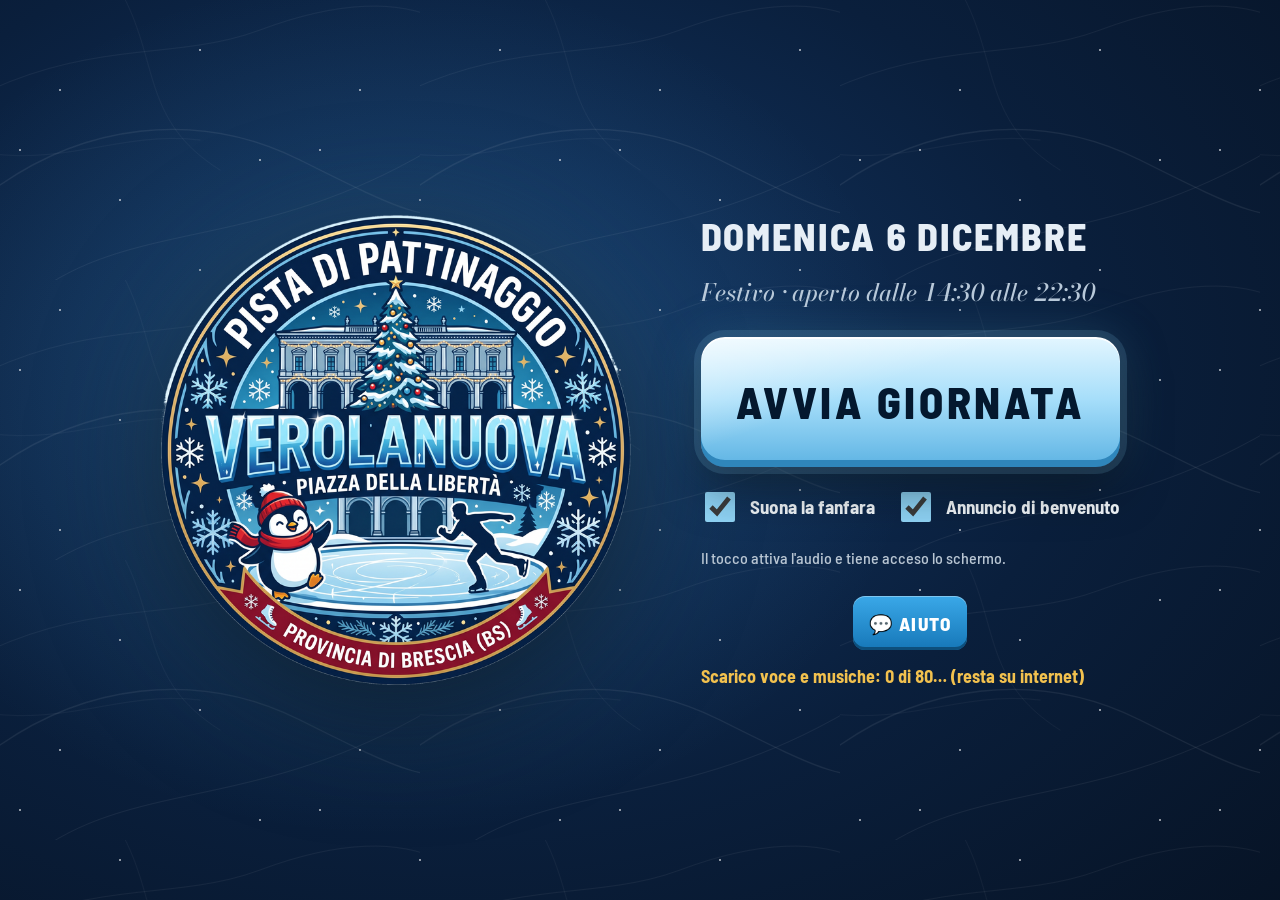
==== commit c14e9713: "Versione 20261119-143959" ====
--- a/index.html
+++ b/index.html
@@ -23,6 +23,14 @@
   <div class="avvio-colonna">
     <p class="avvio-data" id="avvio-data"></p>
     <p class="avvio-orario" id="avvio-orario"></p>
+    <div class="avvio-fondo" id="avvio-fondo" hidden>
+      <span class="fondo-titolo">💶 Fondo cassa nel cassetto</span>
+      <span class="fondo-comandi">
+        <button type="button" class="btn" id="fondo-meno" aria-label="10 euro in meno">−10</button>
+        <input type="number" inputmode="decimal" id="fondo-euro" min="0" step="5" aria-label="Fondo cassa in euro"><b>€</b>
+        <button type="button" class="btn" id="fondo-piu" aria-label="10 euro in più">+10</button>
+      </span>
+    </div>
     <button id="btn-avvia" class="btn-avvia">AVVIA GIORNATA</button>
     <div class="avvio-opzioni">
       <label class="spunta"><input type="checkbox" id="avvio-tada"> Suona la fanfara</label>
@@ -31,6 +39,7 @@
     </div>
     <p class="avvio-nota">Il tocco attiva l'audio e tiene acceso lo schermo.</p>
     <div id="avvio-licenza" class="avvio-licenza"></div>
+    <button id="btn-aiuto-avvio" class="btn-aiuto avvio-aiuto" aria-label="Assistenza">💬 AIUTO</button>
     <p class="avvio-offline" id="avvio-offline"></p>
   </div>
 </section>
@@ -47,6 +56,7 @@
     <span id="barra-ora" class="barra-ora">--:--</span>
   </div>
   <div id="stato" class="stato" role="status"></div>
+  <button id="btn-aiuto" class="btn-aiuto" aria-label="Assistenza">💬 AIUTO</button>
   <button id="btn-stop" class="btn-stop" aria-label="Ferma tutti i suoni">■ STOP</button>
 </header>
 
--- a/css/stile.css
+++ b/css/stile.css
@@ -1 +1 @@
-@font-face{font-family:Bodoni;src:url(../font/BodoniModa.ttf) format("truetype");font-weight:400 900;font-display:swap}@font-face{font-family:Bodoni;src:url(../font/BodoniModa-Italic.ttf) format("truetype");font-weight:400 900;font-style:italic;font-display:swap}@font-face{font-family:Barlow;src:url(../font/BarlowSemiCondensed-Medium.ttf) format("truetype");font-weight:500;font-display:swap}@font-face{font-family:Barlow;src:url(../font/BarlowSemiCondensed-Bold.ttf) format("truetype");font-weight:700;font-display:swap}@font-face{font-family:Barlow;src:url(../font/BarlowSemiCondensed-ExtraBold.ttf) format("truetype");font-weight:800;font-display:swap}:root{--notte: #081A33;--abisso: #040D1C;--lastra: #0F2748;--lastra-2: #163563;--filo: rgba(185, 198, 211, .28);--argento: #B9C6D3;--neve: #F3F7FA;--ghiaccio: #8FD3F5;--ghiaccio-scuro: #2C7FB8;--rosso: #C4132F;--rosso-chiaro: #FF5A6E;--giallo: #F2C14E;--verde: #4FD1A5;--raggio: 14px;--barra: 72px;--menu: 124px;color-scheme:dark}*{box-sizing:border-box;-webkit-tap-highlight-color:transparent}html,body{margin:0;height:100%}body{background:radial-gradient(120% 90% at 60% 0%,#10305a 0%,var(--notte) 55%,var(--abisso) 100%) fixed;color:var(--neve);font:500 18px/1.35 Barlow,system-ui,sans-serif;overflow:hidden;user-select:none;-webkit-user-select:none;touch-action:manipulation}button,input,select,textarea{font:inherit;color:inherit}button{cursor:pointer;border:0;background:none}button:focus-visible,input:focus-visible,select:focus-visible,textarea:focus-visible{outline:3px solid var(--ghiaccio);outline-offset:2px}h1,h2,h3{font-family:Bodoni,Georgia,serif;font-weight:600;margin:0;letter-spacing:.01em}h2{font-size:30px}h3{font-size:22px;color:var(--argento)}.num{font-variant-numeric:tabular-nums}[hidden]{display:none!important}.barra{position:fixed;inset:0 0 auto;height:var(--barra);display:flex;align-items:center;gap:18px;padding:0 16px 0 18px;background:#040d1cd1;border-bottom:1px solid var(--filo);backdrop-filter:blur(6px);z-index:20}.barra-icona{width:52px;height:52px;border-radius:50%}.barra-nome{display:flex;flex-direction:column;line-height:1.1;min-width:0}.barra-titolo{font-family:Bodoni,serif;font-size:25px;font-weight:600}.barra-sotto{font-family:Bodoni,serif;font-style:italic;color:var(--argento);font-size:15px}.barra-centro{margin-left:auto;display:flex;align-items:center;gap:14px}.barra-ora{font-size:34px;font-weight:800;font-variant-numeric:tabular-nums;letter-spacing:.02em}.badge{display:inline-flex;align-items:center;gap:6px;padding:5px 12px;border-radius:999px;border:1px solid var(--filo);color:var(--argento);font-weight:700;font-size:16px;white-space:nowrap}.badge.festivo{border-color:var(--rosso-chiaro);color:#ffd6dc;background:#c4132f38}.badge.vacanze{border-color:var(--rosso-chiaro);color:#fff;background:var(--rosso)}.badge.chiuso,.badge.fuori{color:var(--giallo);border-color:var(--giallo)}.badge.finto{color:#1b1200;background:var(--giallo);border-color:var(--giallo)}.stato{display:flex;gap:8px}.stato span{padding:6px 12px;border-radius:10px;font-weight:700;font-size:15px;white-space:nowrap;background:#4fd1a524;color:var(--verde);border:1px solid rgba(79,209,165,.4)}.stato span.ko{background:var(--rosso);color:#fff;border-color:var(--rosso-chiaro);animation:lampo 1s steps(2) infinite}.btn-stop{height:54px;padding:0 22px;border-radius:12px;background:var(--rosso);color:#fff;font-weight:800;font-size:22px;letter-spacing:.04em;border:2px solid #ff8a98}.btn-stop:active{transform:scale(.96)}.menu{position:fixed;top:var(--barra);bottom:0;left:0;width:var(--menu);display:flex;flex-direction:column;gap:8px;padding:12px 10px;background:#040d1c99;border-right:1px solid var(--filo);z-index:10}.menu button{flex:1;max-height:128px;display:flex;flex-direction:column;align-items:center;justify-content:center;gap:6px;border-radius:var(--raggio);color:var(--argento);font-weight:700;font-size:16px}.menu svg{width:42px;height:42px;fill:none;stroke:currentColor;stroke-width:2.6;stroke-linecap:round;stroke-linejoin:round}.menu button.attivo{background:var(--lastra-2);color:var(--neve);box-shadow:inset 4px 0 0 var(--ghiaccio)}.menu button.attivo svg{stroke:var(--ghiaccio)}main{position:fixed;top:var(--barra);left:var(--menu);right:0;bottom:0}.pagina{display:none;height:100%;overflow-y:auto;padding:18px 20px 28px;overscroll-behavior:contain}.pagina.attiva{display:block}.pannello{background:var(--lastra);border:1px solid var(--filo);border-radius:18px;padding:18px}.pannello+.pannello{margin-top:14px}.riga{display:flex;gap:12px;align-items:center;flex-wrap:wrap}.spazio{flex:1}.btn{min-height:64px;padding:0 22px;border-radius:var(--raggio);font-weight:700;font-size:20px;background:var(--lastra-2);border:1px solid var(--filo);color:var(--neve);display:inline-flex;align-items:center;justify-content:center;gap:10px}.btn:active{transform:scale(.97);filter:brightness(1.15)}.btn.primario{background:var(--ghiaccio);color:var(--abisso);border-color:transparent}.btn.pericolo{background:var(--rosso);border-color:var(--rosso-chiaro);color:#fff}.btn.piccolo{min-height:50px;font-size:17px;padding:0 16px}.btn[disabled]{opacity:.4}.etichetta{color:var(--argento);font-size:16px}.vuoto{color:var(--argento);font-style:italic}.spunta{display:inline-flex;align-items:center;gap:12px;font-size:19px;min-height:52px}.spunta input{width:30px;height:30px;accent-color:var(--ghiaccio)}.interruttore{position:relative;display:inline-flex;align-items:center;gap:14px;font-weight:700;font-size:20px;min-height:60px}.interruttore input{appearance:none;width:84px;height:46px;border-radius:999px;background:#3a4a61;position:relative;transition:background .2s}.interruttore input:after{content:"";position:absolute;top:5px;left:5px;width:36px;height:36px;border-radius:50%;background:#fff;transition:transform .2s}.interruttore input:checked{background:var(--verde)}.interruttore input:checked:after{transform:translate(38px)}input[type=text],input[type=number],input[type=time],input[type=date],input[type=datetime-local],input[type=password],select,textarea{min-height:56px;border-radius:12px;border:1px solid var(--filo);background:var(--abisso);padding:0 14px;font-size:20px;color:var(--neve);user-select:text;-webkit-user-select:text}textarea{padding:12px 14px;min-height:100px;resize:vertical;width:100%}input[type=number]{width:120px}input[type=range]{width:100%;height:44px;accent-color:var(--ghiaccio)}.avvio{position:fixed;inset:0;z-index:50;display:flex;align-items:center;justify-content:center;gap:70px;background:radial-gradient(90% 90% at 35% 40%,#143a6b 0%,var(--notte) 55%,var(--abisso) 100%)}.avvio[hidden]{display:none}.avvio-logo{width:min(470px,42vw);filter:drop-shadow(0 20px 50px rgba(0,0,0,.55))}.avvio-colonna{display:flex;flex-direction:column;gap:14px;max-width:470px}.avvio-data{font-family:Bodoni,serif;font-size:34px;margin:0}.avvio-orario{margin:0;color:var(--argento);font-size:22px}.btn-avvia{margin-top:14px;height:130px;border-radius:22px;background:var(--ghiaccio);color:var(--abisso);font-weight:800;font-size:40px;letter-spacing:.04em;box-shadow:0 0 0 6px #8fd3f52e,0 18px 40px #00000073}.btn-avvia:active{transform:scale(.97)}.avvio-opzioni{display:flex;gap:22px;flex-wrap:wrap}.avvio-nota{color:var(--argento);margin:0;font-size:16px}.velo{position:fixed;inset:0;z-index:60;background:#020710b8;display:flex;align-items:center;justify-content:center;padding:20px}.finestra{background:var(--lastra);border:1px solid var(--filo);border-radius:22px;padding:24px;width:min(760px,100%);max-height:100%;overflow-y:auto;box-shadow:0 30px 80px #0009}.finestra h2{margin-bottom:14px}.finestra .azioni{display:flex;gap:12px;justify-content:flex-end;margin-top:22px;flex-wrap:wrap}.finestra .azioni .btn{min-width:170px}#avvisi{position:fixed;bottom:22px;left:50%;transform:translate(-50%);z-index:70;display:flex;flex-direction:column;gap:10px;align-items:center}.avviso{display:flex;align-items:center;gap:18px;padding:14px 18px 14px 22px;border-radius:16px;background:var(--neve);color:var(--abisso);font-weight:700;font-size:20px;box-shadow:0 14px 40px #00000080}.avviso .btn{min-height:52px;background:var(--abisso);color:var(--neve)}.aggiorna{position:fixed;top:calc(var(--barra) + 10px);left:50%;transform:translate(-50%);z-index:65;padding:18px 30px;border-radius:16px;background:var(--giallo);color:#1b1200;font-weight:800;font-size:21px;box-shadow:0 12px 30px #00000080}.oggi{display:grid;grid-template-columns:1.25fr 1fr;gap:18px;min-height:100%}.cassa{display:flex;flex-direction:column;gap:14px}.btn-ingresso{flex:1;min-height:250px;border-radius:24px;background:var(--ghiaccio);color:var(--abisso);display:flex;flex-direction:column;align-items:center;justify-content:center;gap:4px;box-shadow:inset 0 -8px #040d1c2e}.btn-ingresso:active{transform:scale(.985);filter:brightness(1.1)}.btn-ingresso b{font-size:84px;font-weight:800;line-height:1}.btn-ingresso span{font-size:22px;font-weight:700}.rapidi{display:grid;grid-template-columns:repeat(3,1fr);gap:14px}.rapidi .btn{min-height:110px;font-size:44px;font-weight:800;border-radius:20px}.annulla-riga{display:flex;gap:14px}.annulla-riga .btn{flex:1}.contatori{display:grid;grid-template-columns:1fr 1fr;gap:12px}.contatore{background:var(--abisso);border:1px solid var(--filo);border-radius:14px;padding:12px 16px}.contatore b{display:block;font-size:38px;font-weight:800;font-variant-numeric:tabular-nums;line-height:1.1}.contatore span{color:var(--argento);font-size:16px}.totale{grid-column:span 2;display:flex;align-items:baseline;justify-content:space-between;border-color:var(--ghiaccio)}.totale b{font-size:50px;color:var(--ghiaccio)}.lato{display:flex;flex-direction:column;gap:14px}.giorno-titolo{display:flex;align-items:center;justify-content:space-between;gap:12px}.chiusura-conto{font-size:46px;font-weight:800;font-variant-numeric:tabular-nums;line-height:1.05}.meteo-box{display:flex;align-items:center;gap:16px}.meteo-icona{font-size:56px;line-height:1;white-space:nowrap}.meteo-storia{color:var(--argento);font-size:16px}.promemoria{border-color:var(--giallo);background:#f2c14e1a}.promemoria b{color:var(--giallo)}.griglia-pinguini{display:grid;grid-template-columns:repeat(auto-fill,minmax(146px,1fr));gap:10px}.pinguino{position:relative;aspect-ratio:1 / .8;border-radius:18px;background:var(--lastra);border:2px solid var(--filo);display:flex;flex-direction:column;align-items:center;justify-content:center;overflow:hidden}.pinguino:active{transform:scale(.97)}.pinguino svg.ghiera{position:absolute;width:86%;height:86%}.pinguino .n{position:relative;font-size:56px;font-weight:800;line-height:1;font-variant-numeric:tabular-nums}.pinguino .t{position:relative;font-size:22px;font-weight:700;font-variant-numeric:tabular-nums;color:var(--argento)}.pinguino.libero .t{font-size:17px}.pinguino.uso{background:var(--lastra-2);border-color:var(--ghiaccio)}.pinguino.uso .t{color:var(--ghiaccio)}.pinguino.ultimo{background:#4a3a0c;border-color:var(--giallo);animation:lampeggia .9s ease-in-out infinite}.pinguino.ultimo .t{color:var(--giallo)}.pinguino.scaduto{background:var(--rosso);border-color:#ff9aa6}.pinguino.scaduto .t{color:#fff}.pinguino .turni{position:absolute;top:8px;right:10px;font-size:15px;font-weight:800;color:var(--neve);background:#00000059;padding:2px 8px;border-radius:8px}@keyframes lampeggia{50%{background:#7a5e10}}@keyframes lampo{50%{opacity:.55}}.legenda{display:flex;gap:18px;color:var(--argento);font-size:16px;flex-wrap:wrap}.legenda i{display:inline-block;width:16px;height:16px;border-radius:4px;vertical-align:-2px;margin-right:6px}.suoni{display:grid;grid-template-columns:1fr 380px;gap:18px}.gruppo-suoni{margin-bottom:16px}.gruppo-suoni h3{margin-bottom:10px}.griglia-suoni{display:grid;grid-template-columns:repeat(auto-fill,minmax(190px,1fr));gap:10px}.suono{min-height:84px;border-radius:14px;padding:10px 14px;text-align:left;font-weight:700;font-size:19px;background:var(--lastra-2);border:1px solid var(--filo);border-left:6px solid var(--colore, var(--ghiaccio));display:flex;flex-direction:column;justify-content:center}.suono small{color:var(--argento);font-weight:500;font-size:14px;line-height:1.2;margin-top:3px;display:-webkit-box;-webkit-line-clamp:2;-webkit-box-orient:vertical;overflow:hidden}.suono:active{filter:brightness(1.3);transform:scale(.98)}.suono.suonando{box-shadow:0 0 0 3px var(--ghiaccio)}.lettore .titolo{font-size:20px;font-weight:700;min-height:28px;overflow:hidden;text-overflow:ellipsis;white-space:nowrap}.lettore .comandi{display:grid;grid-template-columns:repeat(3,1fr);gap:10px;margin:12px 0}.lettore .comandi .btn{min-height:72px;font-size:28px}.lista-musica{max-height:220px;overflow-y:auto;margin-top:10px}.lista-musica div{display:flex;align-items:center;gap:10px;padding:8px 0;border-bottom:1px solid var(--filo)}.lista-musica div span{flex:1;overflow:hidden;text-overflow:ellipsis;white-space:nowrap}.lista-musica div.ora span{color:var(--ghiaccio);font-weight:700}.in-onda{color:var(--ghiaccio);font-weight:700;min-height:26px}.filtri{display:flex;gap:10px;flex-wrap:wrap;align-items:center;margin-bottom:14px}.filtri .btn.attivo{background:var(--ghiaccio);color:var(--abisso)}.tessere{display:grid;grid-template-columns:repeat(5,1fr);gap:12px;margin-bottom:14px}.tessera{background:var(--lastra);border:1px solid var(--filo);border-radius:16px;padding:14px 16px}.tessera b{display:block;font-size:34px;font-weight:800;font-variant-numeric:tabular-nums}.tessera span{color:var(--argento);font-size:15px}.grafici{display:grid;grid-template-columns:1fr 1fr;gap:14px}.grafico{background:var(--lastra);border:1px solid var(--filo);border-radius:18px;padding:14px;height:340px;display:flex;flex-direction:column}.grafico.largo{grid-column:span 2}.grafico h3{font-size:19px;margin-bottom:8px}.grafico .tela{position:relative;flex:1;min-height:0}table.tab{width:100%;border-collapse:collapse;font-size:17px}table.tab th{text-align:left;color:var(--argento);font-weight:700;padding:8px 10px;border-bottom:1px solid var(--filo)}table.tab td{padding:10px;border-bottom:1px solid rgba(185,198,211,.12);font-variant-numeric:tabular-nums}table.tab tr.festivo td:first-child{box-shadow:inset 4px 0 0 var(--rosso)}table.tab td.dx,table.tab th.dx{text-align:right}.imp{display:grid;grid-template-columns:1fr 1fr;gap:14px;align-items:start}.campo{display:flex;align-items:center;justify-content:space-between;gap:14px;padding:10px 0;border-bottom:1px solid rgba(185,198,211,.12)}.campo:last-child{border-bottom:0}.campo>span{font-size:19px}.elenco-voce{display:flex;align-items:center;gap:10px;padding:10px 0;border-bottom:1px solid rgba(185,198,211,.12)}.elenco-voce .testo{flex:1}.elenco-voce .testo small{display:block;color:var(--argento)}.tastierino{display:grid;grid-template-columns:repeat(3,110px);gap:12px;justify-content:center;margin-top:16px}.tastierino .btn{min-height:90px;font-size:36px}.pin-puntini{text-align:center;font-size:44px;letter-spacing:16px;min-height:60px}.meteo-scelte{display:grid;grid-template-columns:repeat(3,1fr);gap:12px}.meteo-scelte button,.meteo-extra button{min-height:112px;border-radius:18px;background:var(--lastra-2);border:2px solid var(--filo);display:flex;flex-direction:column;align-items:center;justify-content:center;gap:4px;font-weight:700;font-size:20px}.meteo-scelte button i,.meteo-extra button i{font-style:normal;font-size:46px;line-height:1.1}.meteo-scelte button.sel,.meteo-extra button.sel{border-color:var(--ghiaccio);background:#1d4a80;box-shadow:0 0 0 3px #8fd3f559}.meteo-extra{display:grid;grid-template-columns:1fr 1fr;gap:12px;margin-top:12px}.meteo-extra button{min-height:84px;flex-direction:row;gap:12px}.meteo-extra button i{font-size:36px}.debug-barra{border-color:var(--giallo)}@media (max-width: 1100px){.oggi,.suoni,.imp,.grafici{grid-template-columns:1fr}.grafico.largo{grid-column:auto}.tessere{grid-template-columns:repeat(2,1fr)}.barra-sotto{display:none}}@media (prefers-reduced-motion: reduce){.pinguino.ultimo,.stato span.ko{animation:none}}:root{--alto: env(safe-area-inset-top, 0px);--basso: env(safe-area-inset-bottom, 0px)}.barra{height:calc(var(--barra) + var(--alto));padding-top:var(--alto);padding-left:calc(18px + env(safe-area-inset-left,0px));padding-right:calc(16px + env(safe-area-inset-right,0px))}.menu,main{top:calc(var(--barra) + var(--alto))}.menu{padding-bottom:calc(12px + var(--basso));left:env(safe-area-inset-left,0px)}main{left:calc(var(--menu) + env(safe-area-inset-left,0px));right:env(safe-area-inset-right,0px)}.pagina{padding-bottom:calc(28px + var(--basso));-webkit-overflow-scrolling:touch}html,body{height:100dvh;overscroll-behavior:none}body{-webkit-touch-callout:none;-webkit-text-size-adjust:100%}img,svg,button{-webkit-touch-callout:none;-webkit-user-drag:none}.file-nascosto{position:absolute;width:1px;height:1px;opacity:0;overflow:hidden;pointer-events:none}.tieni-acceso{position:fixed;width:1px;height:1px;opacity:.01;left:0;bottom:0;pointer-events:none}@media (max-width: 1200px){.barra{gap:12px}.barra-ora{font-size:30px}.stato span{padding:6px 9px;font-size:14px}}.avvio-offline{margin:0;font-size:18px;font-weight:700;color:var(--giallo);min-height:24px}.avvio-offline.ok{color:var(--verde)}:root{--alto: env(safe-area-inset-top, 0px);--basso: env(safe-area-inset-bottom, 0px);--fondo: #06101f;--sup: #0d1b31;--sup2: #12233e;--sup3: #1a2f50;--riga: #263d61;--testo: #f1f6fb;--tenue: #9fb2c6;--spento: #5f7389;--cromo: #e6eef6;--filetto: #b9c9d9;--gh1: #e9f8ff;--gh2: #9fdcf8;--gh3: #4ea9dc;--gh-ink: #04182e;--r: 16px;--r-s: 12px;--display: "Barlow", "Arial Narrow", sans-serif;--brina: repeating-linear-gradient(28deg, rgba(255,255,255,.035) 0 1px, transparent 1px 5px), repeating-linear-gradient(-62deg, rgba(255,255,255,.028) 0 1px, transparent 1px 7px);--pattini: url("data:image/svg+xml,%3Csvg xmlns='http://www.w3.org/2000/svg' width='420' height='280'%3E%3Cg fill='none' stroke='%23ffffff' stroke-linecap='round'%3E%3Cpath d='M-20 200C80 120 200 110 300 160S440 230 460 200' stroke-opacity='.07' stroke-width='1.3'/%3E%3Cpath d='M-10 90C100 40 180 60 260 30S400 0 440 20' stroke-opacity='.05'/%3E%3Cpath d='M40 290C140 220 260 250 430 150' stroke-opacity='.06'/%3E%3Cpath d='M120 -10C160 60 140 120 220 170' stroke-opacity='.04'/%3E%3Cpath d='M-30 150C60 170 120 130 200 140' stroke-opacity='.05' stroke-width='.8'/%3E%3C/g%3E%3C/svg%3E")}body{background:var(--pattini),radial-gradient(110% 80% at 65% -10%,#143865 0%,#0a1f3c 40%,var(--fondo) 75%) fixed;background-size:420px 280px,auto;-webkit-font-smoothing:antialiased;font-variant-numeric:tabular-nums}h2{font-family:var(--display);font-weight:800;text-transform:uppercase;letter-spacing:.04em;font-size:30px;line-height:1;color:var(--testo)}h3{font-family:var(--display);font-weight:800;text-transform:uppercase;letter-spacing:.05em;font-size:21px;line-height:1.05;color:var(--cromo)}.barra{background:var(--brina),var(--pattini),linear-gradient(180deg,#16325a,#0b1d38);background-size:auto,420px 280px,auto;border-bottom:0;box-shadow:inset 0 -1px #04101f,inset 0 -6px #0c1a30,0 10px 26px #00000080;backdrop-filter:none}.barra:before{content:"";position:absolute;left:7px;right:7px;bottom:9px;top:calc(var(--alto) + 7px);border:1px solid var(--filetto);border-radius:10px;opacity:.45;pointer-events:none}.barra .ang{position:absolute;width:14px;height:14px;z-index:1;background:radial-gradient(circle at 35% 30%,#fff 0 8%,#d6dde4 32%,#6d7680)}.ang.a1{top:var(--alto);left:0;border-radius:0 0 7px}.ang.a2{top:var(--alto);right:0;border-radius:0 0 0 7px}.ang.a3{bottom:0;left:0;border-radius:0 7px 0 0}.ang.a4{bottom:0;right:0;border-radius:7px 0 0}.barra-icona{width:54px;height:54px;filter:drop-shadow(0 3px 8px rgba(0,0,0,.7))}.barra-titolo{font-family:var(--display);font-weight:800;text-transform:uppercase;letter-spacing:.06em;font-size:26px;color:var(--cromo);line-height:1}.barra-sotto{font-size:16px;margin-top:3px;color:var(--filetto)}.barra-ora{display:inline-flex;align-items:center;gap:10px;padding:4px 16px 4px 14px;border-radius:99px;background:#050c17;box-shadow:inset 0 0 0 1px #2d4466,inset 0 2px 6px #000c;font-family:var(--display);font-size:32px;color:#fff}.barra-ora:before{content:"";width:10px;height:10px;border-radius:50%;background:#5fd1ff;box-shadow:0 0 10px 2px #5fd1ffcc;animation:respiro 2.4s ease-in-out infinite}@keyframes respiro{50%{opacity:.45}}.badge{font-family:var(--display);text-transform:uppercase;letter-spacing:.05em;font-size:15px;padding:6px 13px;background:#00000040}.stato span{font-family:var(--display);text-transform:uppercase;letter-spacing:.05em;background:#0000004d;box-shadow:inset 0 0 0 1px #4fd1a573;border:0;display:inline-flex;align-items:center;gap:7px}.stato span:before{content:"";width:8px;height:8px;border-radius:50%;background:var(--verde);box-shadow:0 0 8px 1px #4fd1a5cc}.stato span.ko{background:var(--rosso);box-shadow:inset 0 0 0 1px #ff8a98}.stato span.ko:before{background:#fff;box-shadow:0 0 8px 2px #fff}.btn-stop{font-family:var(--display);letter-spacing:.08em;border:0;background:linear-gradient(180deg,#ea3a4d,#b5132b);box-shadow:inset 0 1px #ffffff4d,inset 0 -4px #7d0c1d,0 6px 16px #c4132f59}.menu{background:linear-gradient(180deg,#050c18d9,#050c18a6);border-right:0;box-shadow:inset -1px 0 #1a2c48;gap:10px}.menu button{position:relative;font-family:var(--display);text-transform:uppercase;letter-spacing:.06em;font-size:15px;background:var(--sup);color:var(--tenue);box-shadow:inset 0 1px #ffffff0d,inset 0 -3px #040b16,0 2px 6px #0000004d}.menu button:before{content:"";position:absolute;top:10px;right:10px;width:8px;height:8px;border-radius:50%;background:#22344f;box-shadow:inset 0 1px 1px #0009}.menu svg{stroke-width:2.3}.menu button.attivo{background:linear-gradient(180deg,#1d3a63,#12284a);color:#fff;box-shadow:inset 0 0 0 1px #35557f,inset 0 -3px 0 var(--rosso),0 4px 12px #0006}.menu button.attivo:before{background:#5fd1ff;box-shadow:0 0 10px 2px #5fd1ffcc}.menu button.attivo svg{stroke:var(--gh2);filter:drop-shadow(0 0 6px rgba(143,211,245,.45))}.pannello,.tessera,.grafico{background:linear-gradient(180deg,var(--sup2),var(--sup));border:0;border-radius:var(--r);box-shadow:inset 0 0 0 1px var(--riga),inset 0 1px #ffffff0a,0 8px 22px #0000004d}.pannello>h3:first-child,.grafico>h3:first-child{margin-bottom:10px!important}.finestra{background:var(--brina),linear-gradient(180deg,#14294a,#0c1b33);border:0;box-shadow:inset 0 0 0 1px #35557f,inset 0 3px 0 var(--filetto),0 30px 80px #000000b3}.velo{background:#020710c7;backdrop-filter:blur(3px);-webkit-backdrop-filter:blur(3px)}.promemoria{background:linear-gradient(180deg,#f2c14e24,#f2c14e0f);box-shadow:inset 0 0 0 1px #f2c14e8c,inset 4px 0 0 var(--giallo)}.btn{font-family:var(--display);text-transform:uppercase;letter-spacing:.05em;font-weight:800;border:0;color:var(--testo);background:linear-gradient(180deg,#213b62,#182d4d);box-shadow:inset 0 1px #ffffff14,inset 0 0 0 1px #2d4a74,inset 0 -3px #0a1729,0 3px 8px #00000059;transition:transform .08s,filter .15s}.btn:active{transform:translateY(2px);filter:brightness(1.15)}.btn.primario{color:var(--gh-ink);background:linear-gradient(180deg,var(--gh1) 0%,var(--gh2) 45%,var(--gh3) 100%);box-shadow:inset 0 1px #fffc,inset 0 -3px #2a7fb3,0 5px 18px #5fbef04d}.btn.pericolo{background:linear-gradient(180deg,#e8394c,#ad1328);box-shadow:inset 0 1px #ffffff40,inset 0 -3px #6d0a18,0 4px 14px #c4132f4d}.btn.piccolo{font-size:16px}.filtri .btn.attivo{color:#fff;background:linear-gradient(180deg,#1d3a63,#12284a);box-shadow:inset 0 0 0 1px #4a6c99,inset 0 -3px 0 var(--rosso)}.btn-ingresso{position:relative;overflow:hidden;color:var(--gh-ink);background:var(--pattini),linear-gradient(160deg,#ffffff8c,#fff0 38%),linear-gradient(180deg,#e3f6ff,#a6defa 48%,#5db3e3);background-size:420px 280px,auto,auto;box-shadow:inset 0 2px #ffffffe6,inset 0 0 0 1px #ffffff59,inset 0 -8px #2f86bb,0 14px 34px #3caae647}.btn-ingresso:after{content:"";position:absolute;top:-40%;bottom:-40%;width:26%;left:-40%;background:linear-gradient(90deg,transparent,rgba(255,255,255,.55),transparent);transform:rotate(18deg);animation:riflesso 7s ease-in-out infinite}@keyframes riflesso{0%,70%{left:-40%}to{left:130%}}.btn-ingresso b{font-family:var(--display);font-size:104px;letter-spacing:.01em;text-shadow:0 2px 0 rgba(255,255,255,.5)}.btn-ingresso span{font-family:var(--display);text-transform:uppercase;letter-spacing:.08em;font-weight:800;font-size:23px}.btn-ingresso:active{transform:translateY(3px)}.rapidi .btn{font-size:48px;letter-spacing:.02em;background:linear-gradient(180deg,#1f3a62,#152a49);box-shadow:inset 0 1px #ffffff14,inset 0 0 0 1px #2d4a74,inset 0 -4px 0 var(--gh3),0 4px 10px #00000059}.annulla-riga .btn{color:var(--tenue);box-shadow:inset 0 1px #ffffff0f,inset 0 0 0 1px #2d4a74,inset 0 -3px #4a5d78}.contatori{gap:0;border-radius:var(--r);overflow:hidden;background:#071223;box-shadow:inset 0 0 0 1px var(--riga)}.contatore{background:none;border:0;border-radius:0;padding:12px 16px 11px;text-align:center}.contatore+.contatore:not(.totale){box-shadow:inset 1px 0 0 var(--riga)}.contatore b{font-family:var(--display);font-size:44px;line-height:1;letter-spacing:.02em}.contatore span{font-size:15px;font-weight:700}.totale{text-align:left;align-items:center;padding:14px 18px;background:var(--brina),linear-gradient(180deg,#13284a,#0c1b33);box-shadow:inset 0 1px 0 var(--riga),inset 0 3px 0 var(--filetto)}.totale span{font-family:var(--display);text-transform:uppercase;letter-spacing:.07em;font-size:18px;color:var(--cromo)}.totale b{font-size:58px;color:var(--gh2);text-shadow:0 0 22px rgba(143,211,245,.35)}.giorno-titolo h2{font-size:28px}.chiusura-conto{font-family:var(--display);font-size:64px;letter-spacing:.02em;color:#fff}.meteo-box .btn{white-space:nowrap}.pinguino{border:0;border-radius:18px;background:linear-gradient(180deg,#132848,#0c1b33);box-shadow:inset 0 0 0 1px var(--riga),inset 0 1px #ffffff0d,inset 0 -4px #081325,0 4px 12px #0000004d}.pinguino .n{font-family:var(--display);font-size:62px;letter-spacing:.01em}.pinguino .t{font-family:var(--display);letter-spacing:.04em}.pinguino.libero .t{text-transform:uppercase;color:var(--spento)}.pinguino.libero .n{color:#c9d6e3}.pinguino.uso{border:0;background:var(--pattini),linear-gradient(180deg,#1c4373,#11294b);background-size:420px 280px,auto;box-shadow:inset 0 0 0 2px var(--gh3),inset 0 -4px 0 var(--gh2),0 0 20px #5fbef038}.pinguino.ultimo{border:0;background:linear-gradient(180deg,#5a4610,#3b2d08);box-shadow:inset 0 0 0 2px var(--giallo),inset 0 -4px 0 var(--giallo),0 0 22px #f2c14e4d}.pinguino.scaduto{border:0;background:repeating-linear-gradient(135deg,#d01a35 0 16px,#a8102a 16px 32px);box-shadow:inset 0 0 0 2px #ff9aa6,inset 0 -4px #ffd0d6,0 0 26px #d01a3573}.pinguino .turni{font-family:var(--display);letter-spacing:.04em;background:#00000073;box-shadow:inset 0 0 0 1px #fff3}.legenda{font-family:var(--display);text-transform:uppercase;letter-spacing:.05em;font-size:14px}.suono{border:0;border-radius:14px;font-family:var(--display);letter-spacing:.02em;background:linear-gradient(180deg,#1c3559,#142a48);box-shadow:inset 0 1px #ffffff12,inset 0 0 0 1px #2a4670,inset 0 -4px 0 var(--colore, var(--gh3)),0 3px 8px #0000004d}.suono small{font-family:Barlow,sans-serif;letter-spacing:0}.suono.suonando{box-shadow:inset 0 0 0 2px var(--gh2),inset 0 -4px 0 var(--colore, var(--gh3)),0 0 18px #8fd3f566}.gruppo-suoni h3{display:flex;align-items:center;gap:10px}.gruppo-suoni h3:after{content:"";flex:1;height:1px;background:linear-gradient(90deg,var(--riga),transparent)}.lettore .titolo{font-family:var(--display);letter-spacing:.03em}.in-onda{font-family:var(--display);text-transform:uppercase;letter-spacing:.05em;color:var(--gh2)}.tessera{text-align:center;padding:14px 10px 12px}.tessera b{font-family:var(--display);font-size:40px;line-height:1.05;letter-spacing:.02em}.tessera span{font-weight:700;font-size:14px}.tessere .tessera:first-child{box-shadow:inset 0 0 0 1px var(--riga),inset 0 3px 0 var(--filetto),0 8px 22px #0000004d}.tessere .tessera:first-child b{color:var(--gh2)}table.tab th{font-family:var(--display);text-transform:uppercase;letter-spacing:.05em;font-size:15px}.campo{border-bottom:1px solid #1d3253}.campo>span{font-size:18px;font-weight:600}input[type=text],input[type=number],input[type=time],input[type=date],input[type=datetime-local],input[type=password],select,textarea{background:#050d19;border:1px solid var(--riga);font-weight:700;box-shadow:inset 0 2px 5px #00000080}input:focus,select:focus,textarea:focus{outline:none;border-color:var(--gh2);box-shadow:0 0 0 3px #8fd3f533,inset 0 2px 5px #00000080}.interruttore input{background:#26364d;box-shadow:inset 0 2px 5px #0009}.interruttore input:after{background:linear-gradient(180deg,#fff,#cfd8e2);box-shadow:0 2px 5px #00000080}.interruttore input:checked{background:linear-gradient(180deg,#3fbf92,#2a9670)}.meteo-scelte button,.meteo-extra button{border:0;font-family:var(--display);text-transform:uppercase;letter-spacing:.05em;background:linear-gradient(180deg,#1c3559,#142a48);box-shadow:inset 0 1px #ffffff12,inset 0 0 0 1px #2a4670,inset 0 -4px #0a1729,0 3px 8px #0000004d}.meteo-scelte button.sel,.meteo-extra button.sel{border:0;background:linear-gradient(180deg,#2a5a90,#1b3f6c);box-shadow:inset 0 0 0 2px var(--gh2),inset 0 -4px 0 var(--rosso),0 0 18px #8fd3f559}.avviso{background:linear-gradient(180deg,#fff,#e2edf6);color:var(--gh-ink);box-shadow:inset 0 -3px 0 var(--gh3),0 16px 40px #0000008c;font-family:var(--display);letter-spacing:.02em;font-size:21px}.aggiorna{font-family:var(--display);text-transform:uppercase;letter-spacing:.05em;box-shadow:inset 0 -3px #a07a1c,0 12px 30px #00000080}.avvio{background:var(--pattini),radial-gradient(70% 80% at 30% 45%,rgba(95,190,240,.18) 0%,transparent 60%),radial-gradient(100% 100% at 35% 40%,#143a6b 0%,#0a1f3c 50%,var(--fondo) 100%);background-size:420px 280px,auto,auto;overflow:hidden}.avvio-neve{position:absolute;inset:-100px 0 0;pointer-events:none;opacity:.55;background-image:radial-gradient(2px 2px at 20px 30px,#fff 50%,transparent 51%),radial-gradient(1.5px 1.5px at 120px 80px,#fff 50%,transparent 51%),radial-gradient(2.5px 2.5px at 200px 150px,#fff 50%,transparent 51%),radial-gradient(1.5px 1.5px at 60px 190px,#fff 50%,transparent 51%),radial-gradient(2px 2px at 260px 40px,#fff 50%,transparent 51%);background-size:300px 220px;animation:nevica 16s linear infinite}@keyframes nevica{to{transform:translateY(220px)}}.avvio-logo,.avvio-colonna{position:relative}.avvio-logo{filter:drop-shadow(0 24px 60px rgba(0,0,0,.6)) drop-shadow(0 0 40px rgba(95,190,240,.15))}.avvio-data{font-family:var(--display);font-weight:800;text-transform:uppercase;letter-spacing:.05em;font-size:38px;color:var(--cromo)}.avvio-orario{font-family:Bodoni,serif;font-style:italic;font-size:24px;color:var(--filetto)}.btn-avvia{position:relative;overflow:hidden;border-radius:24px;color:var(--gh-ink);font-family:var(--display);font-size:44px;letter-spacing:.08em;background:linear-gradient(160deg,#ffffff8c,#fff0 40%),linear-gradient(180deg,#e3f6ff,#a6defa 48%,#5db3e3);box-shadow:inset 0 2px #ffffffe6,inset 0 -7px #2f86bb,0 0 0 7px #8fd3f524,0 20px 46px #00000080,0 0 50px #5fbef040}.btn-avvia:after{content:"";position:absolute;top:-40%;bottom:-40%;width:22%;left:-40%;background:linear-gradient(90deg,transparent,rgba(255,255,255,.6),transparent);transform:rotate(18deg);animation:riflesso 5s ease-in-out infinite}.btn-avvia:active{transform:translateY(3px)}.avvio-opzioni .spunta{font-weight:700}@media (prefers-reduced-motion: reduce){.avvio-neve,.btn-ingresso:after,.btn-avvia:after,.barra-ora:before{animation:none}}@media (max-width: 1200px){.barra-titolo{font-size:22px}.barra-ora{font-size:28px;padding:3px 13px 3px 11px}}.yt-box{position:fixed;right:calc(14px + env(safe-area-inset-right,0px));bottom:calc(14px + var(--basso));z-index:30;padding:8px 8px 6px;border-radius:16px;background:linear-gradient(180deg,#14294a,#0b1a31);box-shadow:inset 0 0 0 1px #35557f,inset 0 3px 0 var(--filetto),0 14px 34px #0009}.yt-box iframe{display:block;width:356px;height:200px;border:0;border-radius:10px;background:#000}.yt-titolo{display:block;max-width:356px;margin-top:5px;font-family:var(--display);letter-spacing:.03em;font-size:15px;color:var(--gh2);white-space:nowrap;overflow:hidden;text-overflow:ellipsis}.yt-titolo:empty{display:none}body.yt-attivo .pagina{padding-bottom:calc(260px + var(--basso))}.yt-intestazione{display:flex;align-items:center;gap:10px}.yt-logo{display:inline-grid;place-items:center;width:34px;height:24px;border-radius:7px;background:linear-gradient(180deg,#ff3b3b,#c4161c);color:#fff;font-size:13px}.yt-avviso{margin:8px 0;padding:10px 12px;border-radius:12px;background:#f2c14e24;box-shadow:inset 0 0 0 1px var(--giallo);color:var(--giallo);font-weight:700}.avvio-licenza{display:flex;flex-direction:column;gap:10px}.avvio-licenza:empty{display:none}.avvio-licenza b{font-family:var(--display);font-size:24px;letter-spacing:.02em}.avvio-licenza.avviso{padding:16px 18px;border-radius:18px;background:#f2c14e1f;box-shadow:inset 0 0 0 1px var(--giallo);color:inherit}.avvio-licenza.avviso b{color:var(--giallo)}.avvio-licenza.scaduta{padding:18px;border-radius:18px;background:#c4132f29;box-shadow:inset 0 0 0 1px var(--rosso-chiaro)}.avvio-licenza.scaduta b{color:#ffd6dc}.avvio-licenza input{min-height:56px;width:100%}.pannello.licenza.avviso{box-shadow:inset 0 0 0 1px var(--giallo),inset 0 3px 0 var(--giallo)}.pannello.licenza.scaduta{box-shadow:inset 0 0 0 1px var(--rosso-chiaro),inset 0 3px 0 var(--rosso)}body.sola-lettura .menu button[data-pagina=oggi],body.sola-lettura .menu button[data-pagina=pinguini],body.sola-lettura .menu button[data-pagina=suoni]{display:none}.riattiva{position:fixed;inset:0;z-index:90;display:flex;flex-direction:column;align-items:center;justify-content:center;gap:14px;background:radial-gradient(70% 70% at 50% 50%,#d01a35eb,#780818f2);color:#fff;border:0;font-family:var(--display);text-transform:uppercase;letter-spacing:.06em;cursor:pointer}.riattiva b{font-size:84px;line-height:1;animation:respiro 1.4s ease-in-out infinite}.riattiva span{font-size:32px}.codice-tablet{font-family:var(--display);font-size:20px;letter-spacing:.03em;color:var(--tenue)}.codice-tablet b{color:#fff;font-size:26px;letter-spacing:.12em;user-select:all;-webkit-user-select:all}.avvio-licenza a.btn{text-decoration:none}.avvio-demo{margin:0;padding:12px 16px;border-radius:14px;font-size:18px;color:#1b1200;background:linear-gradient(180deg,#ffe08a,#f2c14e);box-shadow:inset 0 -3px #c8952c}.btn-guida{height:54px;padding:0 18px;border-radius:12px;border:0;color:#1b1200;font-family:var(--display);font-weight:800;font-size:20px;letter-spacing:.06em;background:linear-gradient(180deg,#ffe08a,#f2c14e 50%,#c8952c);box-shadow:inset 0 1px #fff9,inset 0 -3px #8a6414}.guida dl{margin:0;display:grid;grid-template-columns:210px 1fr;gap:10px 18px}.guida dt{font-family:var(--display);font-weight:800;text-transform:uppercase;letter-spacing:.04em;color:var(--gh2);font-size:19px}.guida dd{margin:0;font-size:19px;line-height:1.35}.guida-prova{margin:16px 0 0;padding:14px 16px;border-radius:14px;font-size:19px;background:#f2c14e24;box-shadow:inset 0 0 0 1px var(--giallo)}.guida-passi{margin:0;padding-left:26px;font-size:21px;line-height:1.5}@media (max-width: 760px){.guida dl{grid-template-columns:1fr}}.gira-telefono{display:none}@media (orientation: portrait) and (max-width: 700px){.gira-telefono{position:fixed;inset:0;z-index:200;display:flex;flex-direction:column;align-items:center;justify-content:center;gap:16px;padding:30px;text-align:center;color:#fff;background:radial-gradient(90% 70% at 50% 40%,#163a68,#06101f)}.gira-telefono b{font-family:var(--display);font-size:34px;text-transform:uppercase;letter-spacing:.05em;line-height:1.1}.gira-telefono span{color:var(--argento);font-size:19px}.gira-icona{font-size:90px;animation:gira 2.4s ease-in-out infinite}}@keyframes gira{0%,30%{transform:rotate(0)}55%,85%{transform:rotate(-90deg)}to{transform:rotate(0)}}@media (max-height: 500px){.menu{overflow-y:auto;gap:6px;padding:8px 6px}.menu button{flex:none;min-height:74px}}.demo-avviso{display:flex;flex-direction:column;gap:6px;margin-bottom:14px;box-shadow:inset 0 0 0 2px var(--giallo),0 8px 22px #0000004d!important;background:linear-gradient(180deg,#f2c14e2e,#f2c14e0f)!important}.demo-avviso b{font-family:var(--display);font-size:24px;text-transform:uppercase;letter-spacing:.04em;color:var(--giallo)}.demo-avviso span{font-size:18px}.demo-bloccata .pannello:not(.licenza):not(.demo-avviso){position:relative}.demo-bloccata .pannello:not(.licenza):not(.demo-avviso):after{content:"\1f512  Modificabile nella versione definitiva";position:absolute;inset:0;z-index:2;border-radius:inherit;display:flex;align-items:flex-end;justify-content:center;padding:12px 16px;font-family:var(--display);font-weight:800;font-size:16px;letter-spacing:.04em;text-transform:uppercase;color:var(--giallo);background:#06101f73;cursor:not-allowed}.demo-bloccata .pannello.licenza input,.demo-bloccata .pannello.licenza .btn,.demo-bloccata .pannello.licenza .codice-tablet{display:none}.menu-turni{display:none!important}body.con-turni .menu-turni{display:flex!important}body.con-turni .menu button{max-height:104px}.turni{display:grid;grid-template-columns:430px 1fr;gap:18px;min-height:100%}.turni-cassa{display:flex;flex-direction:column;gap:12px}.turni-durate{display:grid;grid-template-columns:repeat(3,1fr);gap:10px}.turni-durata{min-height:92px;border-radius:16px;display:flex;flex-direction:column;align-items:center;justify-content:center;gap:2px;font-family:var(--display);color:#fff;background:linear-gradient(180deg,#1f3a62,#152a49);box-shadow:inset 0 1px #ffffff14,inset 0 0 0 1px #2d4a74,inset 0 -4px #0a1729}.turni-durata b{font-size:28px;font-weight:800;letter-spacing:.02em}.turni-durata span{font-size:19px;color:var(--argento);font-weight:700}.turni-durata.sel{background:linear-gradient(180deg,#2a5a90,#1b3f6c);box-shadow:inset 0 0 0 2px var(--gh2),inset 0 -4px 0 var(--rosso),0 0 18px #8fd3f559}.turni-durata.sel span{color:var(--gh1)}.turni-display{height:96px;border-radius:16px;display:flex;align-items:center;justify-content:center;font-family:var(--display);font-weight:800;font-size:76px;letter-spacing:.06em;color:#fff;background:#050d19;box-shadow:inset 0 0 0 1px var(--riga),inset 0 3px 8px #0009}.turni-display.vuoto{color:var(--spento)}.turni-tastierino{display:grid;grid-template-columns:repeat(3,1fr);gap:10px}.turni-tasto{min-height:72px;font-size:36px}.turni-avvia{min-height:110px;border-radius:22px;display:flex;flex-direction:column;align-items:center;justify-content:center;color:var(--gh-ink);font-family:var(--display);background:linear-gradient(160deg,#ffffff8c,#fff0 40%),linear-gradient(180deg,#e3f6ff,#a6defa 48%,#5db3e3);box-shadow:inset 0 2px #ffffffe6,inset 0 -7px #2f86bb,0 14px 34px #3caae647}.turni-avvia b{font-size:46px;font-weight:800;letter-spacing:.08em;line-height:1}.turni-avvia span{font-size:21px;font-weight:800;letter-spacing:.05em;text-transform:uppercase}.turni-avvia:active{transform:translateY(3px)}.turni-conta{font-family:var(--display);font-weight:800;font-size:22px;color:var(--gh2)}.turni-lista{display:grid;grid-template-columns:repeat(auto-fill,minmax(150px,1fr));gap:10px;align-content:start}.turno-card{border-radius:16px;padding:10px 8px 9px;display:flex;flex-direction:column;align-items:center;gap:2px;color:#fff;font-family:var(--display);background:linear-gradient(180deg,#1c4373,#11294b);box-shadow:inset 0 0 0 2px var(--gh3),inset 0 -4px 0 var(--gh2)}.turno-card b{font-size:50px;font-weight:800;line-height:1}.turno-card .t{font-size:24px;font-weight:800;color:var(--gh2);font-variant-numeric:tabular-nums}.turno-card small{font-family:Barlow,sans-serif;font-size:13px;color:var(--argento);text-align:center}.turno-card.ultimo{background:linear-gradient(180deg,#5a4610,#3b2d08);box-shadow:inset 0 0 0 2px var(--giallo),inset 0 -4px 0 var(--giallo)}.turno-card.ultimo .t{color:var(--giallo)}.turno-card.scaduto{background:repeating-linear-gradient(135deg,#d01a35 0 16px,#a8102a 16px 32px);box-shadow:inset 0 0 0 2px #ff9aa6,inset 0 -4px #ffd0d6}.turno-card.scaduto .t,.turno-card.scaduto small{color:#fff}@media (max-width: 1100px){.turni{grid-template-columns:1fr}}.conta-oggi{display:grid;grid-template-columns:1fr 1fr 1.3fr;border-radius:var(--r);overflow:hidden;background:#071223;box-shadow:inset 0 0 0 1px var(--riga)}.conta-oggi>div{padding:10px 12px;text-align:center}.conta-oggi>div+div{box-shadow:inset 1px 0 0 var(--riga)}.conta-oggi b{display:block;font-family:var(--display);font-weight:800;font-size:34px;line-height:1}.conta-oggi span{font-size:14px;color:var(--tenue);font-weight:700}.incasso-nascosto{display:flex;align-items:center;justify-content:center;gap:10px;padding:8px 12px;color:var(--tenue);box-shadow:inset 1px 0 0 var(--riga);font-family:var(--display)}.incasso-nascosto span{font-size:14px;text-transform:uppercase;letter-spacing:.05em}.incasso-nascosto b{font-size:22px;color:var(--spento);letter-spacing:.1em}.incasso-nascosto i{font-style:normal;font-size:20px;opacity:.7}.incasso-nascosto.visibile b{color:var(--gh2);letter-spacing:.02em}.btn-chiudi-giornata{min-height:54px;font-size:18px;color:var(--tenue);box-shadow:inset 0 1px #ffffff0f,inset 0 0 0 1px #2d4a74,inset 0 -3px #4a5d78}.btn-vai-turni{min-height:64px;font-size:22px;box-shadow:inset 0 1px #ffffff14,inset 0 0 0 1px #2d4a74,inset 0 -4px 0 var(--giallo)}.pista-adesso h2{font-size:26px}.pista-tessere{display:grid;grid-template-columns:repeat(auto-fit,minmax(140px,1fr));gap:10px;margin:12px 0}.pista-tessera{padding:12px 10px;border-radius:14px;text-align:center;color:#fff;font-family:var(--display);background:linear-gradient(180deg,#1c3559,#142a48);box-shadow:inset 0 0 0 1px #2a4670,inset 0 -4px 0 var(--gh3)}.pista-tessera b{display:block;font-size:48px;font-weight:800;line-height:1}.pista-tessera span{font-size:15px;color:var(--argento);text-transform:uppercase;letter-spacing:.04em}.pista-tessera em{display:block;margin-top:4px;font-style:normal;font-weight:800;color:#fff;background:var(--rosso);border-radius:8px;padding:2px 8px}.pista-tessera.allarme{box-shadow:inset 0 0 0 2px var(--rosso-chiaro),inset 0 -4px 0 var(--rosso)}.chiusura-riga{align-items:flex-end}.chiusura-riga .chiusura-conto{font-size:48px}.prossimo-annuncio{margin-top:12px;padding-top:10px;border-top:1px solid #1d3253}.prossimo-annuncio b{display:block;font-size:20px}.meteo-piccolo .meteo-icona{font-size:40px}.fine-stagione{margin:4px 4px 0}.chiusura-riga2{display:flex;justify-content:space-between;padding:8px 0;border-bottom:1px solid #1d3253;font-size:21px}.chiusura-totale{display:flex;justify-content:space-between;align-items:baseline;margin:10px 0 6px;font-family:var(--display)}.chiusura-totale span{font-size:20px;text-transform:uppercase;letter-spacing:.05em;color:var(--cromo)}.chiusura-totale b{font-size:46px;color:var(--gh2)}.chiusura-diff{font-family:var(--display);font-size:26px}.chiusura-diff.ok{color:var(--verde)}.chiusura-diff.piu{color:var(--giallo)}.chiusura-diff.meno{color:var(--rosso-chiaro)}table.tab td.piu{color:var(--giallo)}table.tab td.meno{color:var(--rosso-chiaro)}@media (max-width: 1100px){.suoni>div:last-child{order:-1}}.ogni-min{display:inline-flex;align-items:center;gap:8px;font-family:var(--display);font-weight:700;font-size:17px;color:var(--tenue);white-space:nowrap}.ogni-min .ogni-min-campo{width:96px;min-height:52px;text-align:center}.menu-armadi{display:none!important}body.con-armadi .menu-armadi{display:flex!important}.griglia-chiavi{display:grid;grid-template-columns:repeat(auto-fill,minmax(118px,1fr));gap:10px}.chiave{aspect-ratio:1 / .78;border-radius:16px;display:flex;flex-direction:column;align-items:center;justify-content:center;gap:2px;color:#fff;font-family:var(--display);background:linear-gradient(180deg,#132848,#0c1b33);box-shadow:inset 0 0 0 1px var(--riga),inset 0 -4px #081325}.chiave b{font-size:46px;font-weight:800;line-height:1}.chiave span{font-size:15px;color:var(--spento);text-transform:uppercase;letter-spacing:.04em}.chiave.fuori{background:linear-gradient(180deg,#5a4610,#3b2d08);box-shadow:inset 0 0 0 2px var(--giallo),inset 0 -4px 0 var(--giallo)}.chiave.fuori span{color:var(--giallo)}.turni-successivo{min-height:60px;font-size:20px;box-shadow:inset 0 1px #ffffff14,inset 0 0 0 1px #2d4a74,inset 0 -3px 0 var(--giallo)}body.con-turni.con-armadi .menu button{max-height:92px;font-size:14px}body.con-turni.con-armadi .menu svg{width:36px;height:36px}.cassa-scontrino{display:flex;flex-direction:column;gap:12px;height:100%}.sc-striscia{display:flex;align-items:center;gap:10px;flex-wrap:wrap;padding:10px 12px;border-radius:16px;background:linear-gradient(180deg,var(--sup2),var(--sup));box-shadow:inset 0 0 0 1px var(--riga)}.sc-inpista{display:flex;align-items:center;gap:8px;flex-wrap:wrap}.sc-chip{display:inline-flex;align-items:center;gap:6px;padding:6px 12px;border-radius:999px;font-family:var(--display);font-weight:800;font-size:17px;letter-spacing:.03em;color:#fff;background:#0a1729;box-shadow:inset 0 0 0 1px #2d4a74}.sc-chip i{width:14px;height:14px;border-radius:50%;background:var(--c, #fff);box-shadow:0 0 8px var(--c, #fff)}.sc-chip small{font-family:Barlow,sans-serif;font-weight:600;color:var(--tenue)}.sc-chip.scaduto{background:var(--rosso);box-shadow:inset 0 0 0 1px #ff9aa6}.sc-prossimo{font-size:15px}.scontrino{display:grid;grid-template-columns:1.05fr 1fr 1fr;gap:14px;min-height:0;flex:1}.sc-sinistra{display:flex;flex-direction:column;gap:12px}.sc-colore{display:flex;flex-direction:column;align-items:center;padding:10px;border-radius:16px;background:#0a1729;box-shadow:inset 0 0 0 3px var(--c),0 0 24px color-mix(in srgb,var(--c) 40%,transparent)}.sc-colore span{font-family:var(--display);text-transform:uppercase;letter-spacing:.08em;font-size:14px;color:var(--tenue)}.sc-colore b{font-family:var(--display);font-weight:800;font-size:44px;line-height:1;color:var(--c);letter-spacing:.06em}.sc-colore small{color:var(--argento);font-size:15px}.sc-prodotti{display:grid;grid-template-columns:1fr 1fr;gap:10px}.sc-prodotto{min-height:120px;border-radius:20px;display:flex;flex-direction:column;align-items:center;justify-content:center;gap:4px;color:#fff;font-family:var(--display);background:linear-gradient(180deg,#1f3a62,#152a49);box-shadow:inset 0 1px #ffffff14,inset 0 0 0 1px #2d4a74,inset 0 -5px 0 var(--gh3),0 4px 10px #00000059}.sc-prodotto b{font-size:25px;font-weight:800;text-transform:uppercase;letter-spacing:.03em;text-align:center;line-height:1.05}.sc-prodotto span{font-size:18px;color:var(--argento);font-weight:700}.sc-prodotto.tempo{grid-column:span 2;min-height:150px;color:var(--gh-ink);background:linear-gradient(160deg,#ffffff8c,#fff0 40%),linear-gradient(180deg,#e3f6ff,#a6defa 48%,#5db3e3);box-shadow:inset 0 2px #ffffffe6,inset 0 -7px #2f86bb,0 10px 26px #3caae640}.sc-prodotto.tempo b{font-size:34px}.sc-prodotto.tempo span{color:var(--gh-ink);font-size:22px}.sc-prodotto.pinguino{box-shadow:inset 0 1px #ffffff14,inset 0 0 0 1px #2d4a74,inset 0 -5px 0 var(--verde)}.sc-prodotto.armadietto{box-shadow:inset 0 1px #ffffff14,inset 0 0 0 1px #2d4a74,inset 0 -5px 0 var(--giallo)}.sc-prodotto:active,.sc-paga-btn:active{transform:translateY(3px)}.sc-centro{display:flex;flex-direction:column;gap:8px;padding:14px;border-radius:18px;background:#071223;box-shadow:inset 0 0 0 1px var(--riga);min-height:0;overflow:auto}.sc-riga{display:grid;grid-template-columns:42px 1fr auto auto auto;align-items:center;gap:8px;padding:8px 0;border-bottom:1px solid #1d3253;font-size:19px}.sc-riga .n{font-family:var(--display);font-weight:800;color:var(--gh2)}.sc-riga .nome small{color:var(--tenue);font-size:14px}.sc-riga b{font-family:var(--display);font-size:21px}.sc-riga .btn{min-height:46px;min-width:46px;padding:0 10px;font-size:22px}.sc-paga{display:flex;flex-direction:column;gap:8px}.sc-totale{display:flex;justify-content:space-between;align-items:baseline;padding:6px 4px 0;font-family:var(--display)}.sc-totale span{font-size:20px;text-transform:uppercase;letter-spacing:.06em;color:var(--cromo)}.sc-totale b{font-size:54px;color:#fff;line-height:1}.sc-cauz{text-align:right;color:var(--giallo);font-size:15px;margin-top:-4px}.sc-contanti{display:grid;grid-template-columns:1fr 1fr;gap:8px}.sc-contanti>div{padding:6px 10px;border-radius:12px;background:#050d19;box-shadow:inset 0 0 0 1px var(--riga)}.sc-contanti span{display:block;font-size:13px;color:var(--tenue);text-transform:uppercase;letter-spacing:.05em}.sc-contanti b{font-family:var(--display);font-size:28px}.sc-contanti b.meno{color:var(--rosso-chiaro)}.sc-rapidi{display:grid;grid-template-columns:repeat(3,1fr);gap:6px}.sc-rapidi .btn{min-height:48px;font-size:19px}.sc-tastierino{display:grid;grid-template-columns:repeat(6,1fr);gap:6px}.sc-tasto{min-height:48px;font-size:22px;padding:0}.sc-metodi{display:grid;grid-template-columns:1.4fr 1fr .8fr;gap:8px}.sc-paga-btn{min-height:74px;border-radius:16px;font-family:var(--display);font-weight:800;font-size:24px;letter-spacing:.06em;color:#fff}.sc-paga-btn.contanti{background:linear-gradient(180deg,#36c27a,#1f8f55);box-shadow:inset 0 1px #ffffff4d,inset 0 -5px #156a3e}.sc-paga-btn.pos{background:linear-gradient(180deg,#4b7cc2,#33609f);box-shadow:inset 0 1px #ffffff40,inset 0 -5px #23477a}.sc-paga-btn.staff{background:linear-gradient(180deg,#6b7686,#4a5463);box-shadow:inset 0 1px #fff3,inset 0 -5px #333b47;font-size:20px}.griglia-scelta{display:grid;grid-template-columns:repeat(auto-fill,minmax(84px,1fr));gap:8px;max-height:60vh;overflow:auto}.scelta-numero{min-height:72px;font-size:30px}.scelta-numero.occupato{opacity:.25}.anteprima-biglietti{display:flex;gap:12px;overflow-x:auto;padding-bottom:6px}.biglietto-anteprima{flex:none;width:320px;height:430px;border:0;border-radius:8px;background:#fff}@media (max-width: 1100px){.scontrino{grid-template-columns:1fr 1fr}.sc-paga{grid-column:span 2}}.tariffe{display:grid;grid-template-columns:1fr 1fr;gap:14px}.tariffa{display:flex;flex-direction:column;gap:12px}.tariffa .btn-ingresso{min-height:220px}.tariffa .btn-ingresso b{font-size:86px}.tariffa .btn-ingresso span{font-size:21px}.tariffa .rapidi{gap:10px}.tariffa .rapidi .btn{min-height:90px;font-size:38px}.btn-ingresso.ridotto{background:var(--pattini),linear-gradient(160deg,#ffffff8c,#fff0 38%),linear-gradient(180deg,#fff3d6,#f6d27f 48%,#e0a93a);background-size:420px 280px,auto,auto;box-shadow:inset 0 2px #ffffffe6,inset 0 0 0 1px #ffffff59,inset 0 -8px #b07a1c,0 14px 34px #e6aa3c40}.conta-oggi.due{grid-template-columns:1fr 1fr}.conto-prodotti{display:grid;grid-template-columns:repeat(3,1fr);gap:12px}.conto-prodotto{min-height:150px;border-radius:22px;display:flex;flex-direction:column;align-items:center;justify-content:center;gap:6px;color:var(--gh-ink, #0b1d33);font-family:var(--display);position:relative;overflow:hidden;background:linear-gradient(160deg,#ffffff8c,#fff0 38%),linear-gradient(180deg,#e3f6ff,#a6defa 48%,#5db3e3);box-shadow:inset 0 2px #ffffffe6,inset 0 -7px #2f86bb,0 10px 26px #3caae638}.conto-prodotto.ridotto{background:linear-gradient(160deg,#ffffff8c,#fff0 38%),linear-gradient(180deg,#fff3d6,#f6d27f 48%,#e0a93a);box-shadow:inset 0 2px #ffffffe6,inset 0 -7px #b07a1c,0 10px 26px #e6aa3c33}.conto-prodotto.pinguino{background:linear-gradient(160deg,#ffffff73,#fff0 38%),linear-gradient(180deg,#f3dcc4,#d9a46f,#a8703f);box-shadow:inset 0 2px #fffc,inset 0 -7px #7a4c25,0 10px 26px #aa6e3c38}.conto-prodotto b{font-size:30px;letter-spacing:.06em;font-weight:800}.conto-prodotto span{font-size:26px;font-weight:800}.conto-prodotto:active{transform:translateY(3px)}.conto{border-radius:var(--r);background:#071223;box-shadow:inset 0 0 0 1px var(--riga);padding:12px 14px;display:flex;flex-direction:column;gap:10px}.conto-righe{display:flex;flex-direction:column;gap:6px;min-height:64px}.conto-righe .vuoto{margin:6px 0;color:var(--tenue);font-size:17px}.conto-riga{display:grid;grid-template-columns:56px 1fr auto 64px 64px;align-items:center;gap:8px;font-size:24px}.conto-riga .n{font-family:var(--display);font-weight:800;font-size:26px}.conto-riga b{font-family:var(--display);font-size:26px;text-align:right;padding-right:6px}.conto-riga .btn{min-height:52px;font-size:30px;font-weight:800;padding:0}.conto-totale{display:flex;align-items:baseline;justify-content:space-between;border-top:1px dashed var(--riga);padding-top:8px}.conto-totale span{font-family:var(--display);font-weight:800;letter-spacing:.1em;font-size:22px;color:var(--tenue)}.conto-totale b{font-family:var(--display);font-size:58px;line-height:1;color:#fff}.conto-resto{display:flex;align-items:center;gap:8px;flex-wrap:wrap}.conto-resto .btn{min-height:48px;font-size:19px;padding:0 14px}.conto-resto .btn.attivo{background:var(--ghiaccio);color:var(--abisso)}.conto-resto-val{margin-left:auto;font-family:var(--display);font-size:26px;font-weight:800;color:#7ee2b0}.conto-resto-val.meno{color:#ff8a96}.conto-azioni{display:grid;grid-template-columns:1fr 2.4fr;gap:12px}.conto-svuota{min-height:80px;font-size:20px}.conto-salva{min-height:80px;border-radius:20px;font-family:var(--display);font-size:26px;font-weight:800;letter-spacing:.04em;color:#062314;background:linear-gradient(180deg,#b8f5d4,#4fd1a5 55%,#2a9d77);box-shadow:inset 0 2px #ffffffb3,inset 0 -6px #1d7a5b,0 10px 24px #4fd1a540}.conto-salva:active{transform:translateY(3px)}.da-consegnare{margin:-4px 0 14px;padding:12px 16px;border-radius:14px;font-size:19px;font-weight:700;color:var(--tenue);background:#0b1a30;box-shadow:inset 0 0 0 1px var(--riga)}.da-consegnare.si{color:#062314;background:linear-gradient(180deg,#b8f5d4,#4fd1a5);box-shadow:none;font-size:22px}.rientro{display:grid;grid-template-columns:1fr auto;gap:10px}.btn-rientro{display:flex;align-items:center;gap:16px;padding:12px 20px;min-height:92px;border:0;border-radius:var(--r);color:#062b17;text-align:left;cursor:pointer;background:linear-gradient(180deg,#d9fbe6,#8fe3b1 55%,#4cbf80);box-shadow:inset 0 2px #ffffffe6,inset 0 -6px #2a8f57,0 10px 24px #3cc87838}.btn-rientro:active{transform:translateY(3px)}.btn-rientro b{font-family:var(--display);font-size:46px;white-space:nowrap}.btn-rientro span{font-family:var(--display);font-weight:800;font-size:22px;letter-spacing:.05em;text-transform:uppercase;line-height:1.15}.btn-rientro em{display:block;font-style:normal;font-size:15px;letter-spacing:.02em;text-transform:none;font-weight:700;opacity:.8;margin-top:3px}.rientro .rapidi{display:flex;gap:8px}.rientro .rapidi .btn{min-height:92px;min-width:110px;font-size:30px}.conta-oggi.con-rientri{grid-template-columns:1fr 1fr 1fr 1.3fr}.conta-oggi.due.con-rientri{grid-template-columns:1fr 1fr 1fr}.conto-prodotti.n2{grid-template-columns:repeat(2,1fr)}.conto-prodotti.n4{grid-template-columns:repeat(2,1fr);grid-auto-rows:96px;gap:10px}.conto-prodotti.n4 .conto-prodotto{height:96px;min-height:0;aspect-ratio:auto;margin:0;padding:10px 12px;flex-direction:row;justify-content:space-between;gap:10px;text-align:left}.conto-prodotti.n4 .conto-prodotto b{font-size:24px;line-height:1.1}.conto-prodotti.n4 .conto-prodotto span{font-size:26px;white-space:nowrap}.conto-prodotto.carnet{background:linear-gradient(160deg,#ffffff80,#fff0 38%),linear-gradient(180deg,#e9ddff,#b9a2f0,#7e62c9);box-shadow:inset 0 2px #ffffffd9,inset 0 -6px #5b43a3,0 10px 24px #8c6ee638}
+@font-face{font-family:Bodoni;src:url(../font/BodoniModa.ttf) format("truetype");font-weight:400 900;font-display:swap}@font-face{font-family:Bodoni;src:url(../font/BodoniModa-Italic.ttf) format("truetype");font-weight:400 900;font-style:italic;font-display:swap}@font-face{font-family:Barlow;src:url(../font/BarlowSemiCondensed-Medium.ttf) format("truetype");font-weight:500;font-display:swap}@font-face{font-family:Barlow;src:url(../font/BarlowSemiCondensed-Bold.ttf) format("truetype");font-weight:700;font-display:swap}@font-face{font-family:Barlow;src:url(../font/BarlowSemiCondensed-ExtraBold.ttf) format("truetype");font-weight:800;font-display:swap}:root{--notte: #081A33;--abisso: #040D1C;--lastra: #0F2748;--lastra-2: #163563;--filo: rgba(185, 198, 211, .28);--argento: #B9C6D3;--neve: #F3F7FA;--ghiaccio: #8FD3F5;--ghiaccio-scuro: #2C7FB8;--rosso: #C4132F;--rosso-chiaro: #FF5A6E;--giallo: #F2C14E;--verde: #4FD1A5;--raggio: 14px;--barra: 72px;--menu: 124px;color-scheme:dark}*{box-sizing:border-box;-webkit-tap-highlight-color:transparent}html,body{margin:0;height:100%}body{background:radial-gradient(120% 90% at 60% 0%,#10305a 0%,var(--notte) 55%,var(--abisso) 100%) fixed;color:var(--neve);font:500 18px/1.35 Barlow,system-ui,sans-serif;overflow:hidden;user-select:none;-webkit-user-select:none;touch-action:manipulation}button,input,select,textarea{font:inherit;color:inherit}button{cursor:pointer;border:0;background:none}button:focus-visible,input:focus-visible,select:focus-visible,textarea:focus-visible{outline:3px solid var(--ghiaccio);outline-offset:2px}h1,h2,h3{font-family:Bodoni,Georgia,serif;font-weight:600;margin:0;letter-spacing:.01em}h2{font-size:30px}h3{font-size:22px;color:var(--argento)}.num{font-variant-numeric:tabular-nums}[hidden]{display:none!important}.barra{position:fixed;inset:0 0 auto;height:var(--barra);display:flex;align-items:center;gap:18px;padding:0 16px 0 18px;background:#040d1cd1;border-bottom:1px solid var(--filo);backdrop-filter:blur(6px);z-index:20}.barra-icona{width:52px;height:52px;border-radius:50%}.barra-nome{display:flex;flex-direction:column;line-height:1.1;min-width:0}.barra-titolo{font-family:Bodoni,serif;font-size:25px;font-weight:600}.barra-sotto{font-family:Bodoni,serif;font-style:italic;color:var(--argento);font-size:15px}.barra-centro{margin-left:auto;display:flex;align-items:center;gap:14px}.barra-ora{font-size:34px;font-weight:800;font-variant-numeric:tabular-nums;letter-spacing:.02em}.badge{display:inline-flex;align-items:center;gap:6px;padding:5px 12px;border-radius:999px;border:1px solid var(--filo);color:var(--argento);font-weight:700;font-size:16px;white-space:nowrap}.badge.festivo{border-color:var(--rosso-chiaro);color:#ffd6dc;background:#c4132f38}.badge.vacanze{border-color:var(--rosso-chiaro);color:#fff;background:var(--rosso)}.badge.chiuso,.badge.fuori{color:var(--giallo);border-color:var(--giallo)}.badge.finto{color:#1b1200;background:var(--giallo);border-color:var(--giallo)}.stato{display:flex;gap:8px}.stato span{padding:6px 12px;border-radius:10px;font-weight:700;font-size:15px;white-space:nowrap;background:#4fd1a524;color:var(--verde);border:1px solid rgba(79,209,165,.4)}.stato span.ko{background:var(--rosso);color:#fff;border-color:var(--rosso-chiaro);animation:lampo 1s steps(2) infinite}.btn-stop{height:54px;padding:0 22px;border-radius:12px;background:var(--rosso);color:#fff;font-weight:800;font-size:22px;letter-spacing:.04em;border:2px solid #ff8a98}.btn-stop:active{transform:scale(.96)}.menu{position:fixed;top:var(--barra);bottom:0;left:0;width:var(--menu);display:flex;flex-direction:column;gap:8px;padding:12px 10px;background:#040d1c99;border-right:1px solid var(--filo);z-index:10}.menu button{flex:1;max-height:128px;display:flex;flex-direction:column;align-items:center;justify-content:center;gap:6px;border-radius:var(--raggio);color:var(--argento);font-weight:700;font-size:16px}.menu svg{width:42px;height:42px;fill:none;stroke:currentColor;stroke-width:2.6;stroke-linecap:round;stroke-linejoin:round}.menu button.attivo{background:var(--lastra-2);color:var(--neve);box-shadow:inset 4px 0 0 var(--ghiaccio)}.menu button.attivo svg{stroke:var(--ghiaccio)}main{position:fixed;top:var(--barra);left:var(--menu);right:0;bottom:0}.pagina{display:none;height:100%;overflow-y:auto;padding:18px 20px 28px;overscroll-behavior:contain}.pagina.attiva{display:block}.pannello{background:var(--lastra);border:1px solid var(--filo);border-radius:18px;padding:18px}.pannello+.pannello{margin-top:14px}.riga{display:flex;gap:12px;align-items:center;flex-wrap:wrap}.spazio{flex:1}.btn{min-height:64px;padding:0 22px;border-radius:var(--raggio);font-weight:700;font-size:20px;background:var(--lastra-2);border:1px solid var(--filo);color:var(--neve);display:inline-flex;align-items:center;justify-content:center;gap:10px}.btn:active{transform:scale(.97);filter:brightness(1.15)}.btn.primario{background:var(--ghiaccio);color:var(--abisso);border-color:transparent}.btn.pericolo{background:var(--rosso);border-color:var(--rosso-chiaro);color:#fff}.btn.piccolo{min-height:50px;font-size:17px;padding:0 16px}.btn[disabled]{opacity:.4}.etichetta{color:var(--argento);font-size:16px}.vuoto{color:var(--argento);font-style:italic}.spunta{display:inline-flex;align-items:center;gap:12px;font-size:19px;min-height:52px}.spunta input{width:30px;height:30px;accent-color:var(--ghiaccio)}.interruttore{position:relative;display:inline-flex;align-items:center;gap:14px;font-weight:700;font-size:20px;min-height:60px}.interruttore input{appearance:none;width:84px;height:46px;border-radius:999px;background:#3a4a61;position:relative;transition:background .2s}.interruttore input:after{content:"";position:absolute;top:5px;left:5px;width:36px;height:36px;border-radius:50%;background:#fff;transition:transform .2s}.interruttore input:checked{background:var(--verde)}.interruttore input:checked:after{transform:translate(38px)}input[type=text],input[type=number],input[type=time],input[type=date],input[type=datetime-local],input[type=password],select,textarea{min-height:56px;border-radius:12px;border:1px solid var(--filo);background:var(--abisso);padding:0 14px;font-size:20px;color:var(--neve);user-select:text;-webkit-user-select:text}textarea{padding:12px 14px;min-height:100px;resize:vertical;width:100%}input[type=number]{width:120px}input[type=range]{width:100%;height:44px;accent-color:var(--ghiaccio)}.avvio{position:fixed;inset:0;z-index:50;display:flex;align-items:center;justify-content:center;gap:70px;background:radial-gradient(90% 90% at 35% 40%,#143a6b 0%,var(--notte) 55%,var(--abisso) 100%)}.avvio[hidden]{display:none}.avvio-logo{width:min(470px,42vw);filter:drop-shadow(0 20px 50px rgba(0,0,0,.55))}.avvio-colonna{display:flex;flex-direction:column;gap:14px;max-width:470px}.avvio-data{font-family:Bodoni,serif;font-size:34px;margin:0}.avvio-orario{margin:0;color:var(--argento);font-size:22px}.avvio-fondo{display:flex;flex-direction:column;align-items:center;gap:8px;margin:4px 0 0;padding:12px 18px;border:1px solid var(--filo);border-radius:16px;background:#ffffff0a;font-size:21px;font-weight:700}.fondo-comandi{display:flex;align-items:center;gap:10px;white-space:nowrap}.avvio-fondo[hidden]{display:none}.avvio-fondo .btn{min-width:64px;min-height:52px;font-size:20px}.avvio-fondo input{width:110px;height:52px;font-size:26px;font-weight:800;text-align:center}.btn-avvia{margin-top:14px;height:130px;border-radius:22px;background:var(--ghiaccio);color:var(--abisso);font-weight:800;font-size:40px;letter-spacing:.04em;box-shadow:0 0 0 6px #8fd3f52e,0 18px 40px #00000073}.btn-avvia:active{transform:scale(.97)}.avvio-opzioni{display:flex;gap:22px;flex-wrap:wrap}.avvio-nota{color:var(--argento);margin:0;font-size:16px}.velo{position:fixed;inset:0;z-index:60;background:#020710b8;display:flex;align-items:center;justify-content:center;padding:20px}.finestra{background:var(--lastra);border:1px solid var(--filo);border-radius:22px;padding:24px;width:min(760px,100%);max-height:100%;overflow-y:auto;box-shadow:0 30px 80px #0009}.finestra h2{margin-bottom:14px}.finestra .azioni{display:flex;gap:12px;justify-content:flex-end;margin-top:22px;flex-wrap:wrap}.finestra .azioni .btn{min-width:170px}#avvisi{position:fixed;bottom:22px;left:50%;transform:translate(-50%);z-index:70;display:flex;flex-direction:column;gap:10px;align-items:center}.avviso{display:flex;align-items:center;gap:18px;padding:14px 18px 14px 22px;border-radius:16px;background:var(--neve);color:var(--abisso);font-weight:700;font-size:20px;box-shadow:0 14px 40px #00000080}.avviso .btn{min-height:52px;background:var(--abisso);color:var(--neve)}.aggiorna{position:fixed;top:calc(var(--barra) + 10px);left:50%;transform:translate(-50%);z-index:65;padding:18px 30px;border-radius:16px;background:var(--giallo);color:#1b1200;font-weight:800;font-size:21px;box-shadow:0 12px 30px #00000080}.oggi{display:grid;grid-template-columns:1.25fr 1fr;gap:18px;min-height:100%}.cassa{display:flex;flex-direction:column;gap:14px}.btn-ingresso{flex:1;min-height:250px;border-radius:24px;background:var(--ghiaccio);color:var(--abisso);display:flex;flex-direction:column;align-items:center;justify-content:center;gap:4px;box-shadow:inset 0 -8px #040d1c2e}.btn-ingresso:active{transform:scale(.985);filter:brightness(1.1)}.btn-ingresso b{font-size:84px;font-weight:800;line-height:1}.btn-ingresso span{font-size:22px;font-weight:700}.rapidi{display:grid;grid-template-columns:repeat(3,1fr);gap:14px}.rapidi .btn{min-height:110px;font-size:44px;font-weight:800;border-radius:20px}.annulla-riga{display:flex;gap:14px}.annulla-riga .btn{flex:1}.contatori{display:grid;grid-template-columns:1fr 1fr;gap:12px}.contatore{background:var(--abisso);border:1px solid var(--filo);border-radius:14px;padding:12px 16px}.contatore b{display:block;font-size:38px;font-weight:800;font-variant-numeric:tabular-nums;line-height:1.1}.contatore span{color:var(--argento);font-size:16px}.totale{grid-column:span 2;display:flex;align-items:baseline;justify-content:space-between;border-color:var(--ghiaccio)}.totale b{font-size:50px;color:var(--ghiaccio)}.lato{display:flex;flex-direction:column;gap:14px}.giorno-titolo{display:flex;align-items:center;justify-content:space-between;gap:12px}.chiusura-conto{font-size:46px;font-weight:800;font-variant-numeric:tabular-nums;line-height:1.05}.meteo-box{display:flex;align-items:center;gap:16px}.meteo-icona{font-size:56px;line-height:1;white-space:nowrap}.meteo-storia{color:var(--argento);font-size:16px}.promemoria{border-color:var(--giallo);background:#f2c14e1a}.promemoria b{color:var(--giallo)}.griglia-pinguini{display:grid;grid-template-columns:repeat(auto-fill,minmax(146px,1fr));gap:10px}.pinguino{position:relative;aspect-ratio:1 / .8;border-radius:18px;background:var(--lastra);border:2px solid var(--filo);display:flex;flex-direction:column;align-items:center;justify-content:center;overflow:hidden}.pinguino:active{transform:scale(.97)}.pinguino svg.ghiera{position:absolute;width:86%;height:86%}.pinguino .n{position:relative;font-size:56px;font-weight:800;line-height:1;font-variant-numeric:tabular-nums}.pinguino .t{position:relative;font-size:22px;font-weight:700;font-variant-numeric:tabular-nums;color:var(--argento)}.pinguino.libero .t{font-size:17px}.pinguino.uso{background:var(--lastra-2);border-color:var(--ghiaccio)}.pinguino.uso .t{color:var(--ghiaccio)}.pinguino.ultimo{background:#4a3a0c;border-color:var(--giallo);animation:lampeggia .9s ease-in-out infinite}.pinguino.ultimo .t{color:var(--giallo)}.pinguino.scaduto{background:var(--rosso);border-color:#ff9aa6}.pinguino.scaduto .t{color:#fff}.pinguino .turni{position:absolute;top:8px;right:10px;font-size:15px;font-weight:800;color:var(--neve);background:#00000059;padding:2px 8px;border-radius:8px}@keyframes lampeggia{50%{background:#7a5e10}}@keyframes lampo{50%{opacity:.55}}.legenda{display:flex;gap:18px;color:var(--argento);font-size:16px;flex-wrap:wrap}.legenda i{display:inline-block;width:16px;height:16px;border-radius:4px;vertical-align:-2px;margin-right:6px}.suoni{display:grid;grid-template-columns:1fr 380px;gap:18px}.gruppo-suoni{margin-bottom:16px}.gruppo-suoni h3{margin-bottom:10px}.griglia-suoni{display:grid;grid-template-columns:repeat(auto-fill,minmax(190px,1fr));gap:10px}.suono{min-height:84px;border-radius:14px;padding:10px 14px;text-align:left;font-weight:700;font-size:19px;background:var(--lastra-2);border:1px solid var(--filo);border-left:6px solid var(--colore, var(--ghiaccio));display:flex;flex-direction:column;justify-content:center}.suono small{color:var(--argento);font-weight:500;font-size:14px;line-height:1.2;margin-top:3px;display:-webkit-box;-webkit-line-clamp:2;-webkit-box-orient:vertical;overflow:hidden}.suono:active{filter:brightness(1.3);transform:scale(.98)}.suono.suonando{box-shadow:0 0 0 3px var(--ghiaccio)}.lettore .titolo{font-size:20px;font-weight:700;min-height:28px;overflow:hidden;text-overflow:ellipsis;white-space:nowrap}.lettore .comandi{display:grid;grid-template-columns:repeat(3,1fr);gap:10px;margin:12px 0}.lettore .comandi .btn{min-height:72px;font-size:28px}.lista-musica{max-height:220px;overflow-y:auto;margin-top:10px}.lista-musica div{display:flex;align-items:center;gap:10px;padding:8px 0;border-bottom:1px solid var(--filo)}.lista-musica div span{flex:1;overflow:hidden;text-overflow:ellipsis;white-space:nowrap}.lista-musica div.ora span{color:var(--ghiaccio);font-weight:700}.in-onda{color:var(--ghiaccio);font-weight:700;min-height:26px}.filtri{display:flex;gap:10px;flex-wrap:wrap;align-items:center;margin-bottom:14px}.filtri .btn.attivo{background:var(--ghiaccio);color:var(--abisso)}.tessere{display:grid;grid-template-columns:repeat(5,1fr);gap:12px;margin-bottom:14px}.tessera{background:var(--lastra);border:1px solid var(--filo);border-radius:16px;padding:14px 16px}.tessera b{display:block;font-size:34px;font-weight:800;font-variant-numeric:tabular-nums}.tessera span{color:var(--argento);font-size:15px}.grafici{display:grid;grid-template-columns:1fr 1fr;gap:14px}.grafico{background:var(--lastra);border:1px solid var(--filo);border-radius:18px;padding:14px;height:340px;display:flex;flex-direction:column}.grafico.largo{grid-column:span 2}.grafico h3{font-size:19px;margin-bottom:8px}.grafico .tela{position:relative;flex:1;min-height:0}table.tab{width:100%;border-collapse:collapse;font-size:17px}table.tab th{text-align:left;color:var(--argento);font-weight:700;padding:8px 10px;border-bottom:1px solid var(--filo)}table.tab td{padding:10px;border-bottom:1px solid rgba(185,198,211,.12);font-variant-numeric:tabular-nums}table.tab tr.festivo td:first-child{box-shadow:inset 4px 0 0 var(--rosso)}table.tab td.dx,table.tab th.dx{text-align:right}.imp{display:grid;grid-template-columns:1fr 1fr;gap:14px;align-items:start}.campo{display:flex;align-items:center;justify-content:space-between;gap:14px;padding:10px 0;border-bottom:1px solid rgba(185,198,211,.12)}.campo:last-child{border-bottom:0}.campo>span{font-size:19px}.elenco-voce{display:flex;align-items:center;gap:10px;padding:10px 0;border-bottom:1px solid rgba(185,198,211,.12)}.elenco-voce .testo{flex:1}.elenco-voce .testo small{display:block;color:var(--argento)}.tastierino{display:grid;grid-template-columns:repeat(3,110px);gap:12px;justify-content:center;margin-top:16px}.tastierino .btn{min-height:90px;font-size:36px}.pin-puntini{text-align:center;font-size:44px;letter-spacing:16px;min-height:60px}.meteo-scelte{display:grid;grid-template-columns:repeat(3,1fr);gap:12px}.meteo-scelte button,.meteo-extra button{min-height:112px;border-radius:18px;background:var(--lastra-2);border:2px solid var(--filo);display:flex;flex-direction:column;align-items:center;justify-content:center;gap:4px;font-weight:700;font-size:20px}.meteo-scelte button i,.meteo-extra button i{font-style:normal;font-size:46px;line-height:1.1}.meteo-scelte button.sel,.meteo-extra button.sel{border-color:var(--ghiaccio);background:#1d4a80;box-shadow:0 0 0 3px #8fd3f559}.meteo-extra{display:grid;grid-template-columns:1fr 1fr;gap:12px;margin-top:12px}.meteo-extra button{min-height:84px;flex-direction:row;gap:12px}.meteo-extra button i{font-size:36px}.debug-barra{border-color:var(--giallo)}@media (max-width: 1100px){.oggi,.suoni,.imp,.grafici{grid-template-columns:1fr}.grafico.largo{grid-column:auto}.tessere{grid-template-columns:repeat(2,1fr)}.barra-sotto{display:none}}@media (prefers-reduced-motion: reduce){.pinguino.ultimo,.stato span.ko{animation:none}}:root{--alto: env(safe-area-inset-top, 0px);--basso: env(safe-area-inset-bottom, 0px)}.barra{height:calc(var(--barra) + var(--alto));padding-top:var(--alto);padding-left:calc(18px + env(safe-area-inset-left,0px));padding-right:calc(16px + env(safe-area-inset-right,0px))}.menu,main{top:calc(var(--barra) + var(--alto))}.menu{padding-bottom:calc(12px + var(--basso));left:env(safe-area-inset-left,0px)}main{left:calc(var(--menu) + env(safe-area-inset-left,0px));right:env(safe-area-inset-right,0px)}.pagina{padding-bottom:calc(28px + var(--basso));-webkit-overflow-scrolling:touch}html,body{height:100dvh;overscroll-behavior:none}body{-webkit-touch-callout:none;-webkit-text-size-adjust:100%}img,svg,button{-webkit-touch-callout:none;-webkit-user-drag:none}.file-nascosto{position:absolute;width:1px;height:1px;opacity:0;overflow:hidden;pointer-events:none}.tieni-acceso{position:fixed;width:1px;height:1px;opacity:.01;left:0;bottom:0;pointer-events:none}@media (max-width: 1200px){.barra{gap:12px}.barra-ora{font-size:30px}.stato span{padding:6px 9px;font-size:14px}}.avvio-offline{margin:0;font-size:18px;font-weight:700;color:var(--giallo);min-height:24px}.avvio-offline.ok{color:var(--verde)}.incassi-giorno{max-width:760px}table.tab.incassi td{font-size:22px;padding:12px 10px}table.tab.incassi td.dx{font-weight:800}table.tab.incassi tr.festivo td:first-child{color:#ff8a9a}table.tab.incassi tr.totale td{border-top:2px solid var(--filo);border-bottom:0;font-size:24px;font-weight:800}details.cartella{margin-top:12px;border:1px solid var(--filo);border-radius:14px;background:#ffffff08}details.cartella>summary{list-style:none;cursor:pointer;padding:18px 20px;font-size:21px;font-weight:700;display:flex;align-items:center;gap:10px;min-height:64px}details.cartella>summary::-webkit-details-marker{display:none}details.cartella>summary:after{content:"\25b8";margin-left:auto;font-size:22px;transition:transform .15s}details.cartella[open]>summary:after{transform:rotate(90deg)}.cartella-dentro{padding:0 14px 14px}.cartella-dentro>.pannello:first-child{margin-top:0}details.cartella-imp>summary{list-style:none;cursor:pointer;display:flex;align-items:center;min-height:48px}details.cartella-imp>summary::-webkit-details-marker{display:none}details.cartella-imp>summary h3{margin:0;flex:1}details.cartella-imp>summary:after{content:"\25b8";font-size:22px;color:var(--argento);transition:transform .15s}details.cartella-imp[open]>summary:after{transform:rotate(90deg)}details.cartella-imp[open]>summary{margin-bottom:8px}:root{--alto: env(safe-area-inset-top, 0px);--basso: env(safe-area-inset-bottom, 0px);--fondo: #06101f;--sup: #0d1b31;--sup2: #12233e;--sup3: #1a2f50;--riga: #263d61;--testo: #f1f6fb;--tenue: #9fb2c6;--spento: #5f7389;--cromo: #e6eef6;--filetto: #b9c9d9;--gh1: #e9f8ff;--gh2: #9fdcf8;--gh3: #4ea9dc;--gh-ink: #04182e;--r: 16px;--r-s: 12px;--display: "Barlow", "Arial Narrow", sans-serif;--brina: repeating-linear-gradient(28deg, rgba(255,255,255,.035) 0 1px, transparent 1px 5px), repeating-linear-gradient(-62deg, rgba(255,255,255,.028) 0 1px, transparent 1px 7px);--pattini: url("data:image/svg+xml,%3Csvg xmlns='http://www.w3.org/2000/svg' width='420' height='280'%3E%3Cg fill='none' stroke='%23ffffff' stroke-linecap='round'%3E%3Cpath d='M-20 200C80 120 200 110 300 160S440 230 460 200' stroke-opacity='.07' stroke-width='1.3'/%3E%3Cpath d='M-10 90C100 40 180 60 260 30S400 0 440 20' stroke-opacity='.05'/%3E%3Cpath d='M40 290C140 220 260 250 430 150' stroke-opacity='.06'/%3E%3Cpath d='M120 -10C160 60 140 120 220 170' stroke-opacity='.04'/%3E%3Cpath d='M-30 150C60 170 120 130 200 140' stroke-opacity='.05' stroke-width='.8'/%3E%3C/g%3E%3C/svg%3E")}body{background:var(--pattini),radial-gradient(110% 80% at 65% -10%,#143865 0%,#0a1f3c 40%,var(--fondo) 75%) fixed;background-size:420px 280px,auto;-webkit-font-smoothing:antialiased;font-variant-numeric:tabular-nums}h2{font-family:var(--display);font-weight:800;text-transform:uppercase;letter-spacing:.04em;font-size:30px;line-height:1;color:var(--testo)}h3{font-family:var(--display);font-weight:800;text-transform:uppercase;letter-spacing:.05em;font-size:21px;line-height:1.05;color:var(--cromo)}.barra{background:var(--brina),var(--pattini),linear-gradient(180deg,#16325a,#0b1d38);background-size:auto,420px 280px,auto;border-bottom:0;box-shadow:inset 0 -1px #04101f,inset 0 -6px #0c1a30,0 10px 26px #00000080;backdrop-filter:none}.barra:before{content:"";position:absolute;left:7px;right:7px;bottom:9px;top:calc(var(--alto) + 7px);border:1px solid var(--filetto);border-radius:10px;opacity:.45;pointer-events:none}.barra .ang{position:absolute;width:14px;height:14px;z-index:1;background:radial-gradient(circle at 35% 30%,#fff 0 8%,#d6dde4 32%,#6d7680)}.ang.a1{top:var(--alto);left:0;border-radius:0 0 7px}.ang.a2{top:var(--alto);right:0;border-radius:0 0 0 7px}.ang.a3{bottom:0;left:0;border-radius:0 7px 0 0}.ang.a4{bottom:0;right:0;border-radius:7px 0 0}.barra-icona{width:54px;height:54px;filter:drop-shadow(0 3px 8px rgba(0,0,0,.7))}.barra-titolo{font-family:var(--display);font-weight:800;text-transform:uppercase;letter-spacing:.06em;font-size:26px;color:var(--cromo);line-height:1}.barra-sotto{font-size:16px;margin-top:3px;color:var(--filetto)}.barra-ora{display:inline-flex;align-items:center;gap:10px;padding:4px 16px 4px 14px;border-radius:99px;background:#050c17;box-shadow:inset 0 0 0 1px #2d4466,inset 0 2px 6px #000c;font-family:var(--display);font-size:32px;color:#fff}.barra-ora:before{content:"";width:10px;height:10px;border-radius:50%;background:#5fd1ff;box-shadow:0 0 10px 2px #5fd1ffcc;animation:respiro 2.4s ease-in-out infinite}@keyframes respiro{50%{opacity:.45}}.badge{font-family:var(--display);text-transform:uppercase;letter-spacing:.05em;font-size:15px;padding:6px 13px;background:#00000040}.stato span{font-family:var(--display);text-transform:uppercase;letter-spacing:.05em;background:#0000004d;box-shadow:inset 0 0 0 1px #4fd1a573;border:0;display:inline-flex;align-items:center;gap:7px}.stato span:before{content:"";width:8px;height:8px;border-radius:50%;background:var(--verde);box-shadow:0 0 8px 1px #4fd1a5cc}.stato span.ko{background:var(--rosso);box-shadow:inset 0 0 0 1px #ff8a98}.stato span.ko:before{background:#fff;box-shadow:0 0 8px 2px #fff}.btn-stop{font-family:var(--display);letter-spacing:.08em;border:0;background:linear-gradient(180deg,#ea3a4d,#b5132b);box-shadow:inset 0 1px #ffffff4d,inset 0 -4px #7d0c1d,0 6px 16px #c4132f59}.menu{background:linear-gradient(180deg,#050c18d9,#050c18a6);border-right:0;box-shadow:inset -1px 0 #1a2c48;gap:10px}.menu button{position:relative;font-family:var(--display);text-transform:uppercase;letter-spacing:.06em;font-size:15px;background:var(--sup);color:var(--tenue);box-shadow:inset 0 1px #ffffff0d,inset 0 -3px #040b16,0 2px 6px #0000004d}.menu button:before{content:"";position:absolute;top:10px;right:10px;width:8px;height:8px;border-radius:50%;background:#22344f;box-shadow:inset 0 1px 1px #0009}.menu svg{stroke-width:2.3}.menu button.attivo{background:linear-gradient(180deg,#1d3a63,#12284a);color:#fff;box-shadow:inset 0 0 0 1px #35557f,inset 0 -3px 0 var(--rosso),0 4px 12px #0006}.menu button.attivo:before{background:#5fd1ff;box-shadow:0 0 10px 2px #5fd1ffcc}.menu button.attivo svg{stroke:var(--gh2);filter:drop-shadow(0 0 6px rgba(143,211,245,.45))}.pannello,.tessera,.grafico{background:linear-gradient(180deg,var(--sup2),var(--sup));border:0;border-radius:var(--r);box-shadow:inset 0 0 0 1px var(--riga),inset 0 1px #ffffff0a,0 8px 22px #0000004d}.pannello>h3:first-child,.grafico>h3:first-child{margin-bottom:10px!important}.finestra{background:var(--brina),linear-gradient(180deg,#14294a,#0c1b33);border:0;box-shadow:inset 0 0 0 1px #35557f,inset 0 3px 0 var(--filetto),0 30px 80px #000000b3}.velo{background:#020710c7;backdrop-filter:blur(3px);-webkit-backdrop-filter:blur(3px)}.promemoria{background:linear-gradient(180deg,#f2c14e24,#f2c14e0f);box-shadow:inset 0 0 0 1px #f2c14e8c,inset 4px 0 0 var(--giallo)}.btn{font-family:var(--display);text-transform:uppercase;letter-spacing:.05em;font-weight:800;border:0;color:var(--testo);background:linear-gradient(180deg,#213b62,#182d4d);box-shadow:inset 0 1px #ffffff14,inset 0 0 0 1px #2d4a74,inset 0 -3px #0a1729,0 3px 8px #00000059;transition:transform .08s,filter .15s}.btn:active{transform:translateY(2px);filter:brightness(1.15)}.btn.primario{color:var(--gh-ink);background:linear-gradient(180deg,var(--gh1) 0%,var(--gh2) 45%,var(--gh3) 100%);box-shadow:inset 0 1px #fffc,inset 0 -3px #2a7fb3,0 5px 18px #5fbef04d}.btn.pericolo{background:linear-gradient(180deg,#e8394c,#ad1328);box-shadow:inset 0 1px #ffffff40,inset 0 -3px #6d0a18,0 4px 14px #c4132f4d}.btn.piccolo{font-size:16px}.filtri .btn.attivo{color:#fff;background:linear-gradient(180deg,#1d3a63,#12284a);box-shadow:inset 0 0 0 1px #4a6c99,inset 0 -3px 0 var(--rosso)}.btn-ingresso{position:relative;overflow:hidden;color:var(--gh-ink);background:var(--pattini),linear-gradient(160deg,#ffffff8c,#fff0 38%),linear-gradient(180deg,#e3f6ff,#a6defa 48%,#5db3e3);background-size:420px 280px,auto,auto;box-shadow:inset 0 2px #ffffffe6,inset 0 0 0 1px #ffffff59,inset 0 -8px #2f86bb,0 14px 34px #3caae647}.btn-ingresso:after{content:"";position:absolute;top:-40%;bottom:-40%;width:26%;left:-40%;background:linear-gradient(90deg,transparent,rgba(255,255,255,.55),transparent);transform:rotate(18deg);animation:riflesso 7s ease-in-out infinite}@keyframes riflesso{0%,70%{left:-40%}to{left:130%}}.btn-ingresso b{font-family:var(--display);font-size:104px;letter-spacing:.01em;text-shadow:0 2px 0 rgba(255,255,255,.5)}.btn-ingresso span{font-family:var(--display);text-transform:uppercase;letter-spacing:.08em;font-weight:800;font-size:23px}.btn-ingresso:active{transform:translateY(3px)}.rapidi .btn{font-size:48px;letter-spacing:.02em;background:linear-gradient(180deg,#1f3a62,#152a49);box-shadow:inset 0 1px #ffffff14,inset 0 0 0 1px #2d4a74,inset 0 -4px 0 var(--gh3),0 4px 10px #00000059}.annulla-riga .btn{color:var(--tenue);box-shadow:inset 0 1px #ffffff0f,inset 0 0 0 1px #2d4a74,inset 0 -3px #4a5d78}.contatori{gap:0;border-radius:var(--r);overflow:hidden;background:#071223;box-shadow:inset 0 0 0 1px var(--riga)}.contatore{background:none;border:0;border-radius:0;padding:12px 16px 11px;text-align:center}.contatore+.contatore:not(.totale){box-shadow:inset 1px 0 0 var(--riga)}.contatore b{font-family:var(--display);font-size:44px;line-height:1;letter-spacing:.02em}.contatore span{font-size:15px;font-weight:700}.totale{text-align:left;align-items:center;padding:14px 18px;background:var(--brina),linear-gradient(180deg,#13284a,#0c1b33);box-shadow:inset 0 1px 0 var(--riga),inset 0 3px 0 var(--filetto)}.totale span{font-family:var(--display);text-transform:uppercase;letter-spacing:.07em;font-size:18px;color:var(--cromo)}.totale b{font-size:58px;color:var(--gh2);text-shadow:0 0 22px rgba(143,211,245,.35)}.giorno-titolo h2{font-size:28px}.chiusura-conto{font-family:var(--display);font-size:64px;letter-spacing:.02em;color:#fff}.meteo-box .btn{white-space:nowrap}.pinguino{border:0;border-radius:18px;background:linear-gradient(180deg,#132848,#0c1b33);box-shadow:inset 0 0 0 1px var(--riga),inset 0 1px #ffffff0d,inset 0 -4px #081325,0 4px 12px #0000004d}.pinguino .n{font-family:var(--display);font-size:62px;letter-spacing:.01em}.pinguino .t{font-family:var(--display);letter-spacing:.04em}.pinguino.libero .t{text-transform:uppercase;color:var(--spento)}.pinguino.libero .n{color:#c9d6e3}.pinguino.uso{border:0;background:var(--pattini),linear-gradient(180deg,#1c4373,#11294b);background-size:420px 280px,auto;box-shadow:inset 0 0 0 2px var(--gh3),inset 0 -4px 0 var(--gh2),0 0 20px #5fbef038}.pinguino.ultimo{border:0;background:linear-gradient(180deg,#5a4610,#3b2d08);box-shadow:inset 0 0 0 2px var(--giallo),inset 0 -4px 0 var(--giallo),0 0 22px #f2c14e4d}.pinguino.scaduto{border:0;background:repeating-linear-gradient(135deg,#d01a35 0 16px,#a8102a 16px 32px);box-shadow:inset 0 0 0 2px #ff9aa6,inset 0 -4px #ffd0d6,0 0 26px #d01a3573}.pinguino .turni{font-family:var(--display);letter-spacing:.04em;background:#00000073;box-shadow:inset 0 0 0 1px #fff3}.legenda{font-family:var(--display);text-transform:uppercase;letter-spacing:.05em;font-size:14px}.suono{border:0;border-radius:14px;font-family:var(--display);letter-spacing:.02em;background:linear-gradient(180deg,#1c3559,#142a48);box-shadow:inset 0 1px #ffffff12,inset 0 0 0 1px #2a4670,inset 0 -4px 0 var(--colore, var(--gh3)),0 3px 8px #0000004d}.suono small{font-family:Barlow,sans-serif;letter-spacing:0}.suono.suonando{box-shadow:inset 0 0 0 2px var(--gh2),inset 0 -4px 0 var(--colore, var(--gh3)),0 0 18px #8fd3f566}.gruppo-suoni h3{display:flex;align-items:center;gap:10px}.gruppo-suoni h3:after{content:"";flex:1;height:1px;background:linear-gradient(90deg,var(--riga),transparent)}.lettore .titolo{font-family:var(--display);letter-spacing:.03em}.in-onda{font-family:var(--display);text-transform:uppercase;letter-spacing:.05em;color:var(--gh2)}.tessera{text-align:center;padding:14px 10px 12px}.tessera b{font-family:var(--display);font-size:40px;line-height:1.05;letter-spacing:.02em}.tessera span{font-weight:700;font-size:14px}.tessere .tessera:first-child{box-shadow:inset 0 0 0 1px var(--riga),inset 0 3px 0 var(--filetto),0 8px 22px #0000004d}.tessere .tessera:first-child b{color:var(--gh2)}table.tab th{font-family:var(--display);text-transform:uppercase;letter-spacing:.05em;font-size:15px}.campo{border-bottom:1px solid #1d3253}.campo>span{font-size:18px;font-weight:600}input[type=text],input[type=number],input[type=time],input[type=date],input[type=datetime-local],input[type=password],select,textarea{background:#050d19;border:1px solid var(--riga);font-weight:700;box-shadow:inset 0 2px 5px #00000080}input:focus,select:focus,textarea:focus{outline:none;border-color:var(--gh2);box-shadow:0 0 0 3px #8fd3f533,inset 0 2px 5px #00000080}.interruttore input{background:#26364d;box-shadow:inset 0 2px 5px #0009}.interruttore input:after{background:linear-gradient(180deg,#fff,#cfd8e2);box-shadow:0 2px 5px #00000080}.interruttore input:checked{background:linear-gradient(180deg,#3fbf92,#2a9670)}.meteo-scelte button,.meteo-extra button{border:0;font-family:var(--display);text-transform:uppercase;letter-spacing:.05em;background:linear-gradient(180deg,#1c3559,#142a48);box-shadow:inset 0 1px #ffffff12,inset 0 0 0 1px #2a4670,inset 0 -4px #0a1729,0 3px 8px #0000004d}.meteo-scelte button.sel,.meteo-extra button.sel{border:0;background:linear-gradient(180deg,#2a5a90,#1b3f6c);box-shadow:inset 0 0 0 2px var(--gh2),inset 0 -4px 0 var(--rosso),0 0 18px #8fd3f559}.avviso{background:linear-gradient(180deg,#fff,#e2edf6);color:var(--gh-ink);box-shadow:inset 0 -3px 0 var(--gh3),0 16px 40px #0000008c;font-family:var(--display);letter-spacing:.02em;font-size:21px}.aggiorna{font-family:var(--display);text-transform:uppercase;letter-spacing:.05em;box-shadow:inset 0 -3px #a07a1c,0 12px 30px #00000080}.avvio{background:var(--pattini),radial-gradient(70% 80% at 30% 45%,rgba(95,190,240,.18) 0%,transparent 60%),radial-gradient(100% 100% at 35% 40%,#143a6b 0%,#0a1f3c 50%,var(--fondo) 100%);background-size:420px 280px,auto,auto;overflow:hidden}.avvio-neve{position:absolute;inset:-100px 0 0;pointer-events:none;opacity:.55;background-image:radial-gradient(2px 2px at 20px 30px,#fff 50%,transparent 51%),radial-gradient(1.5px 1.5px at 120px 80px,#fff 50%,transparent 51%),radial-gradient(2.5px 2.5px at 200px 150px,#fff 50%,transparent 51%),radial-gradient(1.5px 1.5px at 60px 190px,#fff 50%,transparent 51%),radial-gradient(2px 2px at 260px 40px,#fff 50%,transparent 51%);background-size:300px 220px;animation:nevica 16s linear infinite}@keyframes nevica{to{transform:translateY(220px)}}.avvio-logo,.avvio-colonna{position:relative}.avvio-logo{filter:drop-shadow(0 24px 60px rgba(0,0,0,.6)) drop-shadow(0 0 40px rgba(95,190,240,.15))}.avvio-data{font-family:var(--display);font-weight:800;text-transform:uppercase;letter-spacing:.05em;font-size:38px;color:var(--cromo)}.avvio-orario{font-family:Bodoni,serif;font-style:italic;font-size:24px;color:var(--filetto)}.btn-avvia{position:relative;overflow:hidden;border-radius:24px;color:var(--gh-ink);font-family:var(--display);font-size:44px;letter-spacing:.08em;background:linear-gradient(160deg,#ffffff8c,#fff0 40%),linear-gradient(180deg,#e3f6ff,#a6defa 48%,#5db3e3);box-shadow:inset 0 2px #ffffffe6,inset 0 -7px #2f86bb,0 0 0 7px #8fd3f524,0 20px 46px #00000080,0 0 50px #5fbef040}.btn-avvia:after{content:"";position:absolute;top:-40%;bottom:-40%;width:22%;left:-40%;background:linear-gradient(90deg,transparent,rgba(255,255,255,.6),transparent);transform:rotate(18deg);animation:riflesso 5s ease-in-out infinite}.btn-avvia:active{transform:translateY(3px)}.avvio-opzioni .spunta{font-weight:700}@media (prefers-reduced-motion: reduce){.avvio-neve,.btn-ingresso:after,.btn-avvia:after,.barra-ora:before{animation:none}}@media (max-width: 1200px){.barra-titolo{font-size:22px}.barra-ora{font-size:28px;padding:3px 13px 3px 11px}}.yt-box{position:fixed;right:calc(14px + env(safe-area-inset-right,0px));bottom:calc(14px + var(--basso));z-index:30;padding:8px 8px 6px;border-radius:16px;background:linear-gradient(180deg,#14294a,#0b1a31);box-shadow:inset 0 0 0 1px #35557f,inset 0 3px 0 var(--filetto),0 14px 34px #0009}.yt-box iframe{display:block;width:356px;height:200px;border:0;border-radius:10px;background:#000}.yt-titolo{display:block;max-width:356px;margin-top:5px;font-family:var(--display);letter-spacing:.03em;font-size:15px;color:var(--gh2);white-space:nowrap;overflow:hidden;text-overflow:ellipsis}.yt-titolo:empty{display:none}body.yt-attivo .pagina{padding-bottom:calc(260px + var(--basso))}.yt-intestazione{display:flex;align-items:center;gap:10px}.yt-logo{display:inline-grid;place-items:center;width:34px;height:24px;border-radius:7px;background:linear-gradient(180deg,#ff3b3b,#c4161c);color:#fff;font-size:13px}.yt-avviso{margin:8px 0;padding:10px 12px;border-radius:12px;background:#f2c14e24;box-shadow:inset 0 0 0 1px var(--giallo);color:var(--giallo);font-weight:700}.avvio-licenza{display:flex;flex-direction:column;gap:10px}.avvio-licenza:empty{display:none}.avvio-licenza b{font-family:var(--display);font-size:24px;letter-spacing:.02em}.avvio-licenza.avviso{padding:16px 18px;border-radius:18px;background:#f2c14e1f;box-shadow:inset 0 0 0 1px var(--giallo);color:inherit}.avvio-licenza.avviso b{color:var(--giallo)}.avvio-licenza.scaduta{padding:18px;border-radius:18px;background:#c4132f29;box-shadow:inset 0 0 0 1px var(--rosso-chiaro)}.avvio-licenza.scaduta b{color:#ffd6dc}.avvio-licenza input{min-height:56px;width:100%}.pannello.licenza.avviso{box-shadow:inset 0 0 0 1px var(--giallo),inset 0 3px 0 var(--giallo)}.pannello.licenza.scaduta{box-shadow:inset 0 0 0 1px var(--rosso-chiaro),inset 0 3px 0 var(--rosso)}body.sola-lettura .menu button[data-pagina=oggi],body.sola-lettura .menu button[data-pagina=pinguini],body.sola-lettura .menu button[data-pagina=suoni]{display:none}.riattiva{position:fixed;inset:0;z-index:90;display:flex;flex-direction:column;align-items:center;justify-content:center;gap:14px;background:radial-gradient(70% 70% at 50% 50%,#d01a35eb,#780818f2);color:#fff;border:0;font-family:var(--display);text-transform:uppercase;letter-spacing:.06em;cursor:pointer}.riattiva b{font-size:84px;line-height:1;animation:respiro 1.4s ease-in-out infinite}.riattiva span{font-size:32px}.codice-tablet{font-family:var(--display);font-size:20px;letter-spacing:.03em;color:var(--tenue)}.codice-tablet b{color:#fff;font-size:26px;letter-spacing:.12em;user-select:all;-webkit-user-select:all}.avvio-licenza a.btn{text-decoration:none}.avvio-demo{margin:0;padding:12px 16px;border-radius:14px;font-size:18px;color:#1b1200;background:linear-gradient(180deg,#ffe08a,#f2c14e);box-shadow:inset 0 -3px #c8952c}.btn-guida{height:54px;padding:0 18px;border-radius:12px;border:0;color:#1b1200;font-family:var(--display);font-weight:800;font-size:20px;letter-spacing:.06em;background:linear-gradient(180deg,#ffe08a,#f2c14e 50%,#c8952c);box-shadow:inset 0 1px #fff9,inset 0 -3px #8a6414}.guida dl{margin:0;display:grid;grid-template-columns:210px 1fr;gap:10px 18px}.guida dt{font-family:var(--display);font-weight:800;text-transform:uppercase;letter-spacing:.04em;color:var(--gh2);font-size:19px}.guida dd{margin:0;font-size:19px;line-height:1.35}.guida-prova{margin:16px 0 0;padding:14px 16px;border-radius:14px;font-size:19px;background:#f2c14e24;box-shadow:inset 0 0 0 1px var(--giallo)}.guida-passi{margin:0;padding-left:26px;font-size:21px;line-height:1.5}@media (max-width: 760px){.guida dl{grid-template-columns:1fr}}.gira-telefono{display:none}@media (orientation: portrait) and (max-width: 700px){.gira-telefono{position:fixed;inset:0;z-index:200;display:flex;flex-direction:column;align-items:center;justify-content:center;gap:16px;padding:30px;text-align:center;color:#fff;background:radial-gradient(90% 70% at 50% 40%,#163a68,#06101f)}.gira-telefono b{font-family:var(--display);font-size:34px;text-transform:uppercase;letter-spacing:.05em;line-height:1.1}.gira-telefono span{color:var(--argento);font-size:19px}.gira-icona{font-size:90px;animation:gira 2.4s ease-in-out infinite}}@keyframes gira{0%,30%{transform:rotate(0)}55%,85%{transform:rotate(-90deg)}to{transform:rotate(0)}}@media (max-height: 500px){.menu{overflow-y:auto;gap:6px;padding:8px 6px}.menu button{flex:none;min-height:74px}}.demo-avviso{display:flex;flex-direction:column;gap:6px;margin-bottom:14px;box-shadow:inset 0 0 0 2px var(--giallo),0 8px 22px #0000004d!important;background:linear-gradient(180deg,#f2c14e2e,#f2c14e0f)!important}.demo-avviso b{font-family:var(--display);font-size:24px;text-transform:uppercase;letter-spacing:.04em;color:var(--giallo)}.demo-avviso span{font-size:18px}.demo-bloccata .pannello:not(.licenza):not(.demo-avviso){position:relative}.demo-bloccata .pannello:not(.licenza):not(.demo-avviso):after{content:"\1f512  Modificabile nella versione definitiva";position:absolute;inset:0;z-index:2;border-radius:inherit;display:flex;align-items:flex-end;justify-content:center;padding:12px 16px;font-family:var(--display);font-weight:800;font-size:16px;letter-spacing:.04em;text-transform:uppercase;color:var(--giallo);background:#06101f73;cursor:not-allowed}.demo-bloccata .pannello.licenza input,.demo-bloccata .pannello.licenza .btn,.demo-bloccata .pannello.licenza .codice-tablet{display:none}.menu-turni{display:none!important}body.con-turni .menu-turni{display:flex!important}body.con-turni .menu button{max-height:104px}.turni{display:grid;grid-template-columns:430px 1fr;gap:18px;min-height:100%}.turni-cassa{display:flex;flex-direction:column;gap:12px}.turni-durate{display:grid;grid-template-columns:repeat(3,1fr);gap:10px}.turni-durata{min-height:92px;border-radius:16px;display:flex;flex-direction:column;align-items:center;justify-content:center;gap:2px;font-family:var(--display);color:#fff;background:linear-gradient(180deg,#1f3a62,#152a49);box-shadow:inset 0 1px #ffffff14,inset 0 0 0 1px #2d4a74,inset 0 -4px #0a1729}.turni-durata b{font-size:28px;font-weight:800;letter-spacing:.02em}.turni-durata span{font-size:19px;color:var(--argento);font-weight:700}.turni-durata.sel{background:linear-gradient(180deg,#2a5a90,#1b3f6c);box-shadow:inset 0 0 0 2px var(--gh2),inset 0 -4px 0 var(--rosso),0 0 18px #8fd3f559}.turni-durata.sel span{color:var(--gh1)}.turni-display{height:96px;border-radius:16px;display:flex;align-items:center;justify-content:center;font-family:var(--display);font-weight:800;font-size:76px;letter-spacing:.06em;color:#fff;background:#050d19;box-shadow:inset 0 0 0 1px var(--riga),inset 0 3px 8px #0009}.turni-display.vuoto{color:var(--spento)}.turni-tastierino{display:grid;grid-template-columns:repeat(3,1fr);gap:10px}.turni-tasto{min-height:72px;font-size:36px}.turni-avvia{min-height:110px;border-radius:22px;display:flex;flex-direction:column;align-items:center;justify-content:center;color:var(--gh-ink);font-family:var(--display);background:linear-gradient(160deg,#ffffff8c,#fff0 40%),linear-gradient(180deg,#e3f6ff,#a6defa 48%,#5db3e3);box-shadow:inset 0 2px #ffffffe6,inset 0 -7px #2f86bb,0 14px 34px #3caae647}.turni-avvia b{font-size:46px;font-weight:800;letter-spacing:.08em;line-height:1}.turni-avvia span{font-size:21px;font-weight:800;letter-spacing:.05em;text-transform:uppercase}.turni-avvia:active{transform:translateY(3px)}.turni-conta{font-family:var(--display);font-weight:800;font-size:22px;color:var(--gh2)}.turni-lista{display:grid;grid-template-columns:repeat(auto-fill,minmax(150px,1fr));gap:10px;align-content:start}.turno-card{border-radius:16px;padding:10px 8px 9px;display:flex;flex-direction:column;align-items:center;gap:2px;color:#fff;font-family:var(--display);background:linear-gradient(180deg,#1c4373,#11294b);box-shadow:inset 0 0 0 2px var(--gh3),inset 0 -4px 0 var(--gh2)}.turno-card b{font-size:50px;font-weight:800;line-height:1}.turno-card .t{font-size:24px;font-weight:800;color:var(--gh2);font-variant-numeric:tabular-nums}.turno-card small{font-family:Barlow,sans-serif;font-size:13px;color:var(--argento);text-align:center}.turno-card.ultimo{background:linear-gradient(180deg,#5a4610,#3b2d08);box-shadow:inset 0 0 0 2px var(--giallo),inset 0 -4px 0 var(--giallo)}.turno-card.ultimo .t{color:var(--giallo)}.turno-card.scaduto{background:repeating-linear-gradient(135deg,#d01a35 0 16px,#a8102a 16px 32px);box-shadow:inset 0 0 0 2px #ff9aa6,inset 0 -4px #ffd0d6}.turno-card.scaduto .t,.turno-card.scaduto small{color:#fff}@media (max-width: 1100px){.turni{grid-template-columns:1fr}}.conta-oggi{display:grid;grid-template-columns:1fr 1fr 1.3fr;border-radius:var(--r);overflow:hidden;background:#071223;box-shadow:inset 0 0 0 1px var(--riga)}.conta-oggi>div{padding:10px 12px;text-align:center}.conta-oggi>div+div{box-shadow:inset 1px 0 0 var(--riga)}.conta-oggi b{display:block;font-family:var(--display);font-weight:800;font-size:34px;line-height:1}.conta-oggi span{font-size:14px;color:var(--tenue);font-weight:700}.incasso-nascosto{display:flex;align-items:center;justify-content:center;gap:10px;padding:8px 12px;color:var(--tenue);box-shadow:inset 1px 0 0 var(--riga);font-family:var(--display)}.incasso-nascosto span{font-size:14px;text-transform:uppercase;letter-spacing:.05em}.incasso-nascosto b{font-size:22px;color:var(--spento);letter-spacing:.1em}.incasso-nascosto i{font-style:normal;font-size:20px;opacity:.7}.incasso-nascosto.visibile b{color:var(--gh2);letter-spacing:.02em}.btn-chiudi-giornata{min-height:54px;font-size:18px;color:var(--tenue);box-shadow:inset 0 1px #ffffff0f,inset 0 0 0 1px #2d4a74,inset 0 -3px #4a5d78}.btn-vai-turni{min-height:64px;font-size:22px;box-shadow:inset 0 1px #ffffff14,inset 0 0 0 1px #2d4a74,inset 0 -4px 0 var(--giallo)}.pista-adesso h2{font-size:26px}.pista-tessere{display:grid;grid-template-columns:repeat(auto-fit,minmax(140px,1fr));gap:10px;margin:12px 0}.pista-tessera{padding:12px 10px;border-radius:14px;text-align:center;color:#fff;font-family:var(--display);background:linear-gradient(180deg,#1c3559,#142a48);box-shadow:inset 0 0 0 1px #2a4670,inset 0 -4px 0 var(--gh3)}.pista-tessera b{display:block;font-size:48px;font-weight:800;line-height:1}.pista-tessera span{font-size:15px;color:var(--argento);text-transform:uppercase;letter-spacing:.04em}.pista-tessera em{display:block;margin-top:4px;font-style:normal;font-weight:800;color:#fff;background:var(--rosso);border-radius:8px;padding:2px 8px}.pista-tessera.allarme{box-shadow:inset 0 0 0 2px var(--rosso-chiaro),inset 0 -4px 0 var(--rosso)}.chiusura-riga{align-items:flex-end}.chiusura-riga .chiusura-conto{font-size:48px}.prossimo-annuncio{margin-top:12px;padding-top:10px;border-top:1px solid #1d3253}.prossimo-annuncio b{display:block;font-size:20px}.meteo-piccolo .meteo-icona{font-size:40px}.fine-stagione{margin:4px 4px 0}.chiusura-riga2{display:flex;justify-content:space-between;padding:8px 0;border-bottom:1px solid #1d3253;font-size:21px}.chiusura-totale{display:flex;justify-content:space-between;align-items:baseline;margin:10px 0 6px;font-family:var(--display)}.chiusura-totale span{font-size:20px;text-transform:uppercase;letter-spacing:.05em;color:var(--cromo)}.chiusura-totale b{font-size:46px;color:var(--gh2)}.chiusura-diff{font-family:var(--display);font-size:26px}.chiusura-diff.ok{color:var(--verde)}.chiusura-diff.piu{color:var(--giallo)}.chiusura-diff.meno{color:var(--rosso-chiaro)}table.tab td.piu{color:var(--giallo)}table.tab td.meno{color:var(--rosso-chiaro)}@media (max-width: 1100px){.suoni>div:last-child{order:-1}}.ogni-min{display:inline-flex;align-items:center;gap:8px;font-family:var(--display);font-weight:700;font-size:17px;color:var(--tenue);white-space:nowrap}.ogni-min .ogni-min-campo{width:96px;min-height:52px;text-align:center}.menu-armadi{display:none!important}body.con-armadi .menu-armadi{display:flex!important}.griglia-chiavi{display:grid;grid-template-columns:repeat(auto-fill,minmax(118px,1fr));gap:10px}.chiave{aspect-ratio:1 / .78;border-radius:16px;display:flex;flex-direction:column;align-items:center;justify-content:center;gap:2px;color:#fff;font-family:var(--display);background:linear-gradient(180deg,#132848,#0c1b33);box-shadow:inset 0 0 0 1px var(--riga),inset 0 -4px #081325}.chiave b{font-size:46px;font-weight:800;line-height:1}.chiave span{font-size:15px;color:var(--spento);text-transform:uppercase;letter-spacing:.04em}.chiave.fuori{background:linear-gradient(180deg,#5a4610,#3b2d08);box-shadow:inset 0 0 0 2px var(--giallo),inset 0 -4px 0 var(--giallo)}.chiave.fuori span{color:var(--giallo)}.turni-successivo{min-height:60px;font-size:20px;box-shadow:inset 0 1px #ffffff14,inset 0 0 0 1px #2d4a74,inset 0 -3px 0 var(--giallo)}body.con-turni.con-armadi .menu button{max-height:92px;font-size:14px}body.con-turni.con-armadi .menu svg{width:36px;height:36px}.cassa-scontrino{display:flex;flex-direction:column;gap:12px;height:100%}.sc-striscia{display:flex;align-items:center;gap:10px;flex-wrap:wrap;padding:10px 12px;border-radius:16px;background:linear-gradient(180deg,var(--sup2),var(--sup));box-shadow:inset 0 0 0 1px var(--riga)}.sc-inpista{display:flex;align-items:center;gap:8px;flex-wrap:wrap}.sc-chip{display:inline-flex;align-items:center;gap:6px;padding:6px 12px;border-radius:999px;font-family:var(--display);font-weight:800;font-size:17px;letter-spacing:.03em;color:#fff;background:#0a1729;box-shadow:inset 0 0 0 1px #2d4a74}.sc-chip i{width:14px;height:14px;border-radius:50%;background:var(--c, #fff);box-shadow:0 0 8px var(--c, #fff)}.sc-chip small{font-family:Barlow,sans-serif;font-weight:600;color:var(--tenue)}.sc-chip.scaduto{background:var(--rosso);box-shadow:inset 0 0 0 1px #ff9aa6}.sc-prossimo{font-size:15px}.scontrino{display:grid;grid-template-columns:1.05fr 1fr 1fr;gap:14px;min-height:0;flex:1}.sc-sinistra{display:flex;flex-direction:column;gap:12px}.sc-colore{display:flex;flex-direction:column;align-items:center;padding:10px;border-radius:16px;background:#0a1729;box-shadow:inset 0 0 0 3px var(--c),0 0 24px color-mix(in srgb,var(--c) 40%,transparent)}.sc-colore span{font-family:var(--display);text-transform:uppercase;letter-spacing:.08em;font-size:14px;color:var(--tenue)}.sc-colore b{font-family:var(--display);font-weight:800;font-size:44px;line-height:1;color:var(--c);letter-spacing:.06em}.sc-colore small{color:var(--argento);font-size:15px}.sc-prodotti{display:grid;grid-template-columns:1fr 1fr;gap:10px}.sc-prodotto{min-height:120px;border-radius:20px;display:flex;flex-direction:column;align-items:center;justify-content:center;gap:4px;color:#fff;font-family:var(--display);background:linear-gradient(180deg,#1f3a62,#152a49);box-shadow:inset 0 1px #ffffff14,inset 0 0 0 1px #2d4a74,inset 0 -5px 0 var(--gh3),0 4px 10px #00000059}.sc-prodotto b{font-size:25px;font-weight:800;text-transform:uppercase;letter-spacing:.03em;text-align:center;line-height:1.05}.sc-prodotto span{font-size:18px;color:var(--argento);font-weight:700}.sc-prodotto.tempo{grid-column:span 2;min-height:150px;color:var(--gh-ink);background:linear-gradient(160deg,#ffffff8c,#fff0 40%),linear-gradient(180deg,#e3f6ff,#a6defa 48%,#5db3e3);box-shadow:inset 0 2px #ffffffe6,inset 0 -7px #2f86bb,0 10px 26px #3caae640}.sc-prodotto.tempo b{font-size:34px}.sc-prodotto.tempo span{color:var(--gh-ink);font-size:22px}.sc-prodotto.pinguino{box-shadow:inset 0 1px #ffffff14,inset 0 0 0 1px #2d4a74,inset 0 -5px 0 var(--verde)}.sc-prodotto.armadietto{box-shadow:inset 0 1px #ffffff14,inset 0 0 0 1px #2d4a74,inset 0 -5px 0 var(--giallo)}.sc-prodotto:active,.sc-paga-btn:active{transform:translateY(3px)}.sc-centro{display:flex;flex-direction:column;gap:8px;padding:14px;border-radius:18px;background:#071223;box-shadow:inset 0 0 0 1px var(--riga);min-height:0;overflow:auto}.sc-riga{display:grid;grid-template-columns:42px 1fr auto auto auto;align-items:center;gap:8px;padding:8px 0;border-bottom:1px solid #1d3253;font-size:19px}.sc-riga .n{font-family:var(--display);font-weight:800;color:var(--gh2)}.sc-riga .nome small{color:var(--tenue);font-size:14px}.sc-riga b{font-family:var(--display);font-size:21px}.sc-riga .btn{min-height:46px;min-width:46px;padding:0 10px;font-size:22px}.sc-paga{display:flex;flex-direction:column;gap:8px}.sc-totale{display:flex;justify-content:space-between;align-items:baseline;padding:6px 4px 0;font-family:var(--display)}.sc-totale span{font-size:20px;text-transform:uppercase;letter-spacing:.06em;color:var(--cromo)}.sc-totale b{font-size:54px;color:#fff;line-height:1}.sc-cauz{text-align:right;color:var(--giallo);font-size:15px;margin-top:-4px}.sc-contanti{display:grid;grid-template-columns:1fr 1fr;gap:8px}.sc-contanti>div{padding:6px 10px;border-radius:12px;background:#050d19;box-shadow:inset 0 0 0 1px var(--riga)}.sc-contanti span{display:block;font-size:13px;color:var(--tenue);text-transform:uppercase;letter-spacing:.05em}.sc-contanti b{font-family:var(--display);font-size:28px}.sc-contanti b.meno{color:var(--rosso-chiaro)}.sc-rapidi{display:grid;grid-template-columns:repeat(3,1fr);gap:6px}.sc-rapidi .btn{min-height:48px;font-size:19px}.sc-tastierino{display:grid;grid-template-columns:repeat(6,1fr);gap:6px}.sc-tasto{min-height:48px;font-size:22px;padding:0}.sc-metodi{display:grid;grid-template-columns:1.4fr 1fr .8fr;gap:8px}.sc-paga-btn{min-height:74px;border-radius:16px;font-family:var(--display);font-weight:800;font-size:24px;letter-spacing:.06em;color:#fff}.sc-paga-btn.contanti{background:linear-gradient(180deg,#36c27a,#1f8f55);box-shadow:inset 0 1px #ffffff4d,inset 0 -5px #156a3e}.sc-paga-btn.pos{background:linear-gradient(180deg,#4b7cc2,#33609f);box-shadow:inset 0 1px #ffffff40,inset 0 -5px #23477a}.sc-paga-btn.staff{background:linear-gradient(180deg,#6b7686,#4a5463);box-shadow:inset 0 1px #fff3,inset 0 -5px #333b47;font-size:20px}.griglia-scelta{display:grid;grid-template-columns:repeat(auto-fill,minmax(84px,1fr));gap:8px;max-height:60vh;overflow:auto}.scelta-numero{min-height:72px;font-size:30px}.scelta-numero.occupato{opacity:.25}.anteprima-biglietti{display:flex;gap:12px;overflow-x:auto;padding-bottom:6px}.biglietto-anteprima{flex:none;width:320px;height:430px;border:0;border-radius:8px;background:#fff}@media (max-width: 1100px){.scontrino{grid-template-columns:1fr 1fr}.sc-paga{grid-column:span 2}}.tariffe{display:grid;grid-template-columns:1fr 1fr;gap:14px}.tariffa{display:flex;flex-direction:column;gap:12px}.tariffa .btn-ingresso{min-height:220px}.tariffa .btn-ingresso b{font-size:86px}.tariffa .btn-ingresso span{font-size:21px}.tariffa .rapidi{gap:10px}.tariffa .rapidi .btn{min-height:90px;font-size:38px}.btn-ingresso.ridotto{background:var(--pattini),linear-gradient(160deg,#ffffff8c,#fff0 38%),linear-gradient(180deg,#fff3d6,#f6d27f 48%,#e0a93a);background-size:420px 280px,auto,auto;box-shadow:inset 0 2px #ffffffe6,inset 0 0 0 1px #ffffff59,inset 0 -8px #b07a1c,0 14px 34px #e6aa3c40}.conta-oggi.due{grid-template-columns:1fr 1fr}.conto-prodotti{display:grid;grid-template-columns:repeat(3,1fr);gap:12px}.conto-prodotto{min-height:150px;border-radius:22px;display:flex;flex-direction:column;align-items:center;justify-content:center;gap:6px;color:var(--gh-ink, #0b1d33);font-family:var(--display);position:relative;overflow:hidden;background:linear-gradient(160deg,#ffffff8c,#fff0 38%),linear-gradient(180deg,#e3f6ff,#a6defa 48%,#5db3e3);box-shadow:inset 0 2px #ffffffe6,inset 0 -7px #2f86bb,0 10px 26px #3caae638}.conto-prodotto.ridotto{background:linear-gradient(160deg,#ffffff8c,#fff0 38%),linear-gradient(180deg,#fff3d6,#f6d27f 48%,#e0a93a);box-shadow:inset 0 2px #ffffffe6,inset 0 -7px #b07a1c,0 10px 26px #e6aa3c33}.conto-prodotto.pinguino{background:linear-gradient(160deg,#ffffff73,#fff0 38%),linear-gradient(180deg,#f3dcc4,#d9a46f,#a8703f);box-shadow:inset 0 2px #fffc,inset 0 -7px #7a4c25,0 10px 26px #aa6e3c38}.conto-prodotto b{font-size:30px;letter-spacing:.06em;font-weight:800}.conto-prodotto span{font-size:26px;font-weight:800}.conto-prodotto:active{transform:translateY(3px)}.conto{border-radius:var(--r);background:#071223;box-shadow:inset 0 0 0 1px var(--riga);padding:12px 14px;display:flex;flex-direction:column;gap:10px}.conto-righe{display:flex;flex-direction:column;gap:6px;min-height:64px}.conto-righe .vuoto{margin:6px 0;color:var(--tenue);font-size:17px}.conto-riga{display:grid;grid-template-columns:56px 1fr auto 64px 64px;align-items:center;gap:8px;font-size:24px}.conto-riga .n{font-family:var(--display);font-weight:800;font-size:26px}.conto-riga b{font-family:var(--display);font-size:26px;text-align:right;padding-right:6px}.conto-riga .btn{min-height:52px;font-size:30px;font-weight:800;padding:0}.conto-totale{display:flex;align-items:baseline;justify-content:space-between;border-top:1px dashed var(--riga);padding-top:8px}.conto-totale span{font-family:var(--display);font-weight:800;letter-spacing:.1em;font-size:22px;color:var(--tenue)}.conto-totale b{font-family:var(--display);font-size:58px;line-height:1;color:#fff}.conto-resto{display:flex;align-items:center;gap:8px;flex-wrap:wrap}.conto-resto .btn{min-height:48px;font-size:19px;padding:0 14px}.conto-resto .btn.attivo{background:var(--ghiaccio);color:var(--abisso)}.conto-resto-val{margin-left:auto;font-family:var(--display);font-size:26px;font-weight:800;color:#7ee2b0}.conto-resto-val.meno{color:#ff8a96}.conto-azioni{display:grid;grid-template-columns:1fr 2.4fr;gap:12px}.conto-svuota{min-height:80px;font-size:20px}.conto-salva{min-height:80px;border-radius:20px;font-family:var(--display);font-size:26px;font-weight:800;letter-spacing:.04em;color:#062314;background:linear-gradient(180deg,#b8f5d4,#4fd1a5 55%,#2a9d77);box-shadow:inset 0 2px #ffffffb3,inset 0 -6px #1d7a5b,0 10px 24px #4fd1a540}.conto-salva:active{transform:translateY(3px)}.da-consegnare{margin:-4px 0 14px;padding:12px 16px;border-radius:14px;font-size:19px;font-weight:700;color:var(--tenue);background:#0b1a30;box-shadow:inset 0 0 0 1px var(--riga)}.da-consegnare.si{color:#062314;background:linear-gradient(180deg,#b8f5d4,#4fd1a5);box-shadow:none;font-size:22px}.rientro{display:grid;grid-template-columns:1fr auto;gap:10px}.btn-rientro{display:flex;align-items:center;gap:16px;padding:12px 20px;min-height:92px;border:0;border-radius:var(--r);color:#062b17;text-align:left;cursor:pointer;background:linear-gradient(180deg,#d9fbe6,#8fe3b1 55%,#4cbf80);box-shadow:inset 0 2px #ffffffe6,inset 0 -6px #2a8f57,0 10px 24px #3cc87838}.btn-rientro:active{transform:translateY(3px)}.btn-rientro b{font-family:var(--display);font-size:46px;white-space:nowrap}.btn-rientro span{font-family:var(--display);font-weight:800;font-size:22px;letter-spacing:.05em;text-transform:uppercase;line-height:1.15}.btn-rientro em{display:block;font-style:normal;font-size:15px;letter-spacing:.02em;text-transform:none;font-weight:700;opacity:.8;margin-top:3px}.rientro .rapidi{display:flex;gap:8px}.rientro .rapidi .btn{min-height:92px;min-width:110px;font-size:30px}.conta-oggi.con-rientri{grid-template-columns:1fr 1fr 1fr 1.3fr}.conta-oggi.due.con-rientri{grid-template-columns:1fr 1fr 1fr}.conto-prodotti.n2{grid-template-columns:repeat(2,1fr)}.conto-prodotti.n4{grid-template-columns:repeat(2,1fr);grid-auto-rows:96px;gap:10px}.conto-prodotti.n4 .conto-prodotto{height:96px;min-height:0;aspect-ratio:auto;margin:0;padding:10px 12px;flex-direction:row;justify-content:space-between;gap:10px;text-align:left}.conto-prodotti.n4 .conto-prodotto b{font-size:24px;line-height:1.1}.conto-prodotti.n4 .conto-prodotto span{font-size:26px;white-space:nowrap}.conto-prodotto.carnet{background:linear-gradient(160deg,#ffffff80,#fff0 38%),linear-gradient(180deg,#e9ddff,#b9a2f0,#7e62c9);box-shadow:inset 0 2px #ffffffd9,inset 0 -6px #5b43a3,0 10px 24px #8c6ee638}.btn-aiuto{height:54px;padding:0 16px;border-radius:12px;border:0;color:#fff;position:relative;font-family:var(--display);font-weight:800;font-size:19px;letter-spacing:.06em;background:linear-gradient(180deg,#3aa8e8,#1677b8);box-shadow:inset 0 1px #ffffff59,inset 0 -3px #0d4f7c}.btn-aiuto.nuovo:after{content:"";position:absolute;top:-4px;right:-4px;width:16px;height:16px;border-radius:50%;background:#ff3b5c;box-shadow:0 0 0 3px var(--fondo)}.aiuto-fondo{position:fixed;inset:0;z-index:900;background:#020812b3;display:grid;place-items:center;padding:calc(10px + var(--alto)) 10px calc(10px + var(--basso))}.aiuto{width:min(760px,100%);height:min(88vh,900px);background:var(--sup);border:1px solid var(--riga);border-radius:var(--r);display:grid;grid-template-rows:auto 1fr auto;overflow:hidden}.aiuto-testa{display:flex;justify-content:space-between;align-items:center;gap:10px;padding:12px 14px;border-bottom:1px solid var(--riga)}.aiuto-testa h2{margin:0;font-family:var(--display);font-size:24px}.aiuto-lista{overflow-y:auto;padding:14px;display:flex;flex-direction:column;gap:10px}.aiuto-msg{max-width:86%;padding:10px 14px;border-radius:16px;font-size:19px;line-height:1.35;white-space:pre-wrap;background:#ffffff0f;align-self:flex-start}.aiuto-msg small{display:block;font-size:13px;color:var(--tenue);margin-bottom:2px;font-weight:700}.aiuto-msg.gestore{align-self:flex-end;background:#1677b8}.aiuto-msg.gestore small{color:#cfe8f8}.aiuto-msg.leonardo{background:#f2c14e29;box-shadow:inset 0 0 0 1px var(--giallo, #F2C14E)}.aiuto-msg.attesa{opacity:.65}.aiuto-scrivi{display:grid;grid-template-columns:1fr auto;gap:10px;padding:12px;border-top:1px solid var(--riga)}.aiuto-scrivi textarea{font:inherit;font-size:19px;color:var(--testo);background:var(--fondo);border:1px solid var(--riga);border-radius:var(--r-s);padding:10px;resize:none;min-height:60px}.aiuto-scrivi .btn{min-width:120px}.avvio-aiuto{margin-top:14px;align-self:center}
